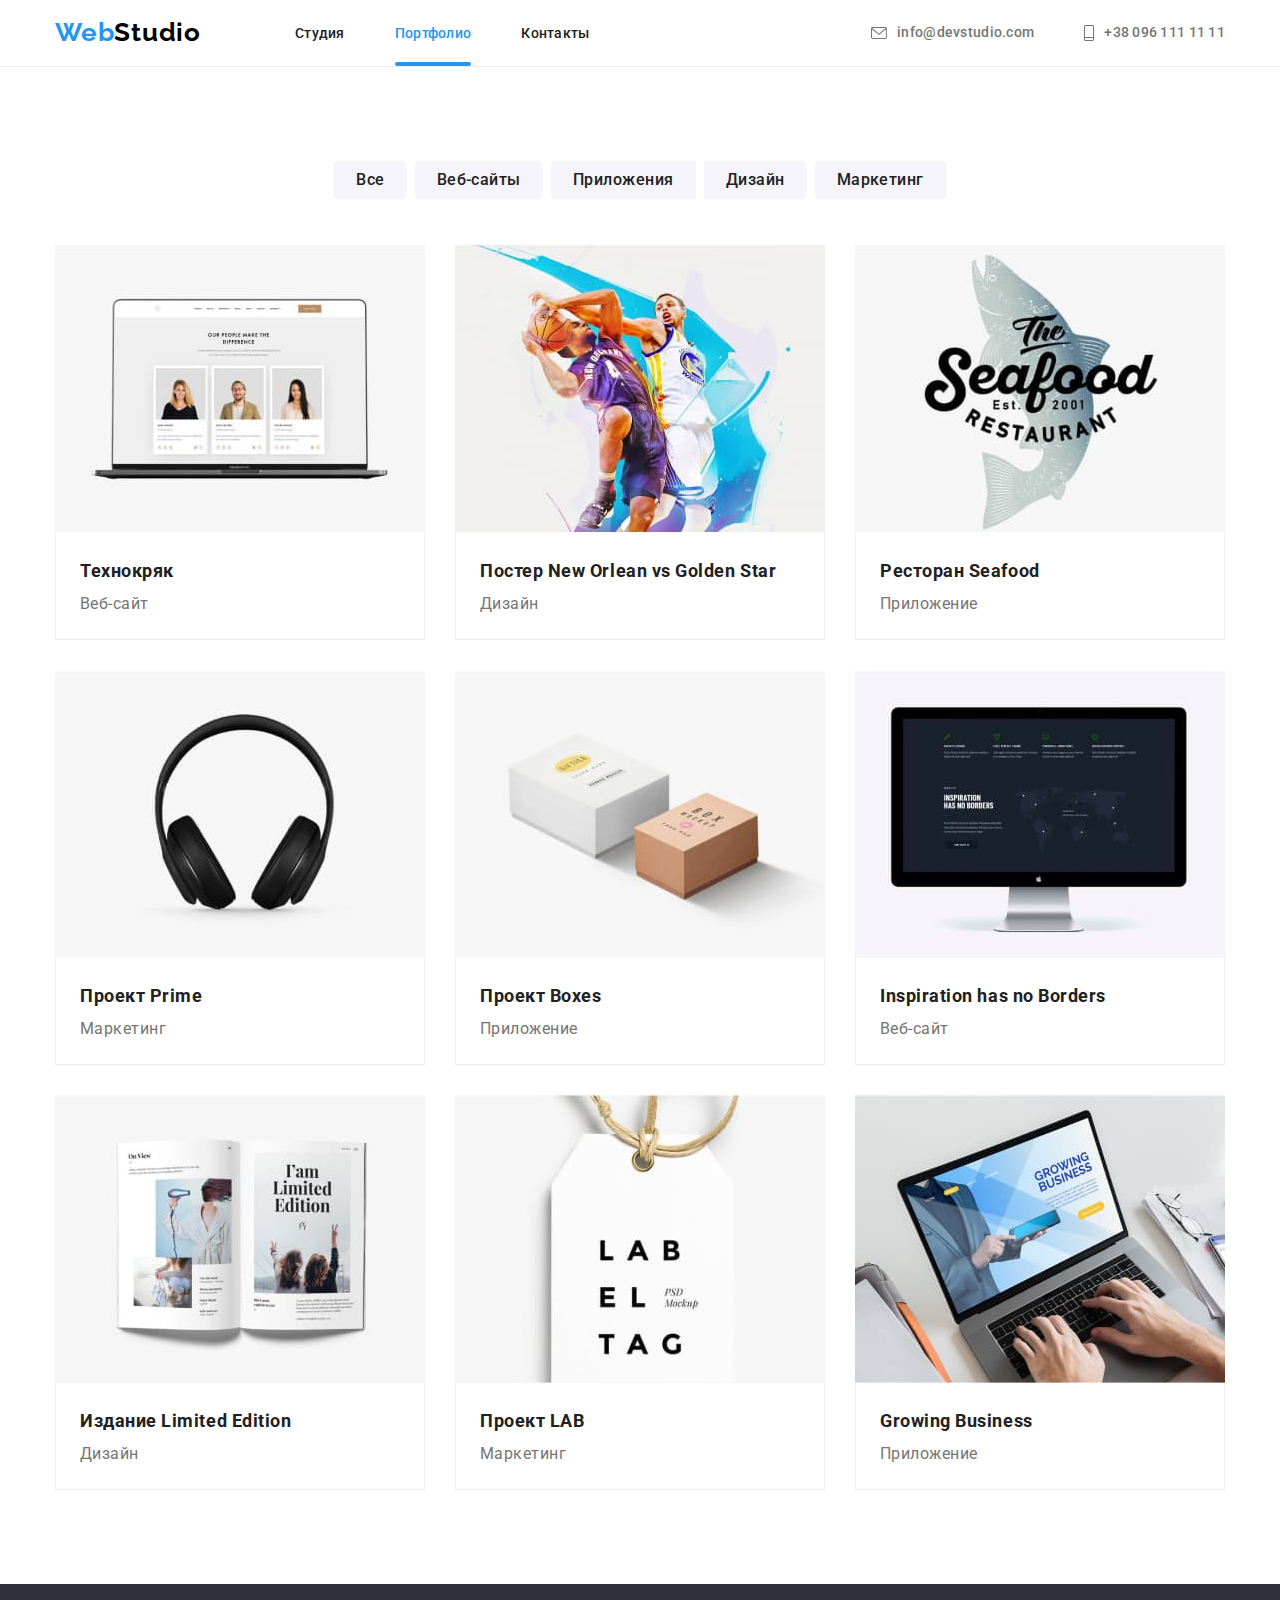
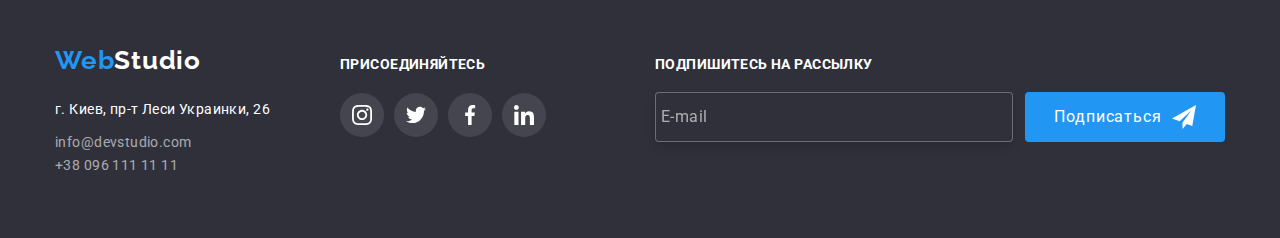
==== portfolio.html @ 9f31c9bb "добавляет файлы" ====
<!DOCTYPE html>
<html lang="ru">
  <head>
    <meta charset="UTF-8" />
    <meta http-equiv="X-UA-Compatible" content="IE=edge" />
    <meta name="viewport" content="width=device-width, initial-scale=1.0" />
    <title>web studio</title>

    <link rel="preconnect" href="https://fonts.googleapis.com" />
    <link rel="preconnect" href="https://fonts.gstatic.com" crossorigin />
    <link
      href="https://fonts.googleapis.com/css2?family=Raleway:wght@300;700&family=Roboto:wght@400;500;700;900&display=swap"
      rel="stylesheet"
    />
    <link
      rel="stylesheet"
      href="https://cdnjs.cloudflare.com/ajax/libs/modern-normalize/1.1.0/modern-normalize.min.css"
    />
    <link rel="stylesheet" href="css/style.css" />
    <link rel="stylesheet" href="css/main.min.css" />
  </head>
  <body class="body-style">
    <!--navigation and contacts -->

    <header class="hat">
      <div class="hat__container container">
        <nav class="navigation">
          <a href="./index.html" class="logo">
            Web<span class="logo__text">Studio</span></a
          >
          <ul class="list-flex list navigation-list">
            <li class="navigation-list__item">
              <a href="./index.html" class="link navigation__link">Студия</a>
            </li>
            <li class="navigation-list__item">
              <a
                href="./portfolio.html"
                class="link navigation__link navigation__link--current"
                >Портфолио</a
              >
            </li>
            <li class="navigation-list__item">
              <a href="./index.html" class="link navigation__link">Контакты</a>
            </li>
          </ul>
        </nav>

        <ul class="list-flex list contact-list">
          <li class="contact-list__item">
            <a href="mailto:info@devstudio.com" class="contact-link link"
              ><svg class="contact-list__icon" width="16px" height="12px">
                <use href="images/symbol-defs.svg#icon-envel"></use>
              </svg>
              info@devstudio.com</a
            >
          </li>
          <li class="contact-list__item">
            <a href="tel:+380961111111" class="contact-link link"
              ><svg class="contact-list__icon" width="10px" height="16px">
                <use href="images/symbol-defs.svg#icon-Vector"></use></svg
              >+38 096 111 11 11</a
            >
          </li>
        </ul>
      </div>
    </header>
    <main>
      <section class="section">
        <h1 class="visually-hidden">Портфолио</h1>
        <div class="container">
          <ul class="list btn-list">
            <li class="btn-list__items">
              <button type="button" class="btn-list__btn">Все</button>
            </li>
            <li class="btn-list__items">
              <button type="button" class="btn-list__btn">Веб-сайты</button>
            </li>
            <li class="btn-list__items">
              <button type="button" class="btn-list__btn">Приложения</button>
            </li>
            <li class="btn-list__items">
              <button type="button" class="btn-list__btn">Дизайн</button>
            </li>
            <li class="btn-list__items">
              <button type="button" class="btn-list__btn">Маркетинг</button>
            </li>
          </ul>

          <ul class="list product-list">
            <li class="product-list__items">
              <a href="" class="product-list__link">
                <div class="product-list__thumb">
                  <img
                    src="./images/img-portfolio1.jpg"
                    alt="ноутбук"
                    width="370"
                    class="portfolio-img"
                  />
                  <p class="product-list__overlay">
                    Технокряк это современная площадка распространения
                    коронавируса. Компании используют эту платформу для
                    цифрового шпионажа и атак на защищённые сервера конкурентов.
                  </p>
                </div>
                <div class="projects">
                  <h3 class="product">Технокряк</h3>
                  <p class="product-description">Веб-сайт</p>
                </div>
              </a>
            </li>
            <li class="product-list__items">
              <a href="" class="product-list__link">
                <div class="product-list__thumb">
                  <img
                    src="./images/img-portfolio2.jpg"
                    alt="баскетбол"
                    width="370"
                    class="product-list__img"
                  />
                  <p class="product-list__overlay">
                    Технокряк это современная площадка распространения
                    коронавируса. Компании используют эту платформу для
                    цифрового шпионажа и атак на защищённые сервера конкурентов.
                  </p>
                </div>
                <div class="projects">
                  <h3 class="product">Постер New Orlean vs Golden Star</h3>
                  <p class="product-description">Дизайн</p>
                </div>
              </a>
            </li>
            <li class="product-list__items">
              <a href="" class="product-list__link">
                <div class="product-list__thumb">
                  <img
                    src="./images/img-portfolio3.jpg"
                    alt=""
                    width="370"
                    class="product-list__img"
                  />
                  <p class="product-list__overlay">
                    Технокряк это современная площадка распространения
                    коронавируса. Компании используют эту платформу для
                    цифрового шпионажа и атак на защищённые сервера конкурентов.
                  </p>
                </div>
                <div class="projects">
                  <h3 class="product">Ресторан Seafood</h3>
                  <p class="product-description">Приложение</p>
                </div>
              </a>
            </li>
            <li class="product-list__items">
              <a href="" class="product-list__link">
                <div class="product-list__thumb">
                  <img
                    src="./images/img-portfolio4.jpg"
                    alt="наушники"
                    width="370"
                    class="product-list__img"
                  />
                  <p class="product-list__overlay">
                    Технокряк это современная площадка распространения
                    коронавируса. Компании используют эту платформу для
                    цифрового шпионажа и атак на защищённые сервера конкурентов.
                  </p>
                </div>
                <div class="projects">
                  <h3 class="product">Проект Prime</h3>
                  <p class="product-description">Маркетинг</p>
                </div>
              </a>
            </li>
            <li class="product-list__items">
              <a href="" class="product-list__link">
                <div class="product-list__thumb">
                  <img
                    src="./images/img-portfolio5.jpg"
                    alt=""
                    width="370"
                    class="product-list__img"
                  />
                  <p class="product-list__overlay">
                    Технокряк это современная площадка распространения
                    коронавируса. Компании используют эту платформу для
                    цифрового шпионажа и атак на защищённые сервера конкурентов.
                  </p>
                </div>
                <div class="projects">
                  <h3 class="product">Проект Boxes</h3>
                  <p class="product-description">Приложение</p>
                </div>
              </a>
            </li>
            <li class="product-list__items">
              <a href="" class="product-list__link">
                <div class="product-list__thumb">
                  <img
                    src="./images/img-portfolio6.jpg"
                    alt=""
                    width="370"
                    class="product-list__img"
                  />
                  <p class="product-list__overlay">
                    Технокряк это современная площадка распространения
                    коронавируса. Компании используют эту платформу для
                    цифрового шпионажа и атак на защищённые сервера конкурентов.
                  </p>
                </div>
                <div class="projects">
                  <h3 class="product">Inspiration has no Borders</h3>
                  <p class="product-description">Веб-сайт</p>
                </div>
              </a>
            </li>
            <li class="product-list__items">
              <a href="" class="product-list__link">
                <div class="product-list__thumb">
                  <img
                    src="./images/img-portfolio7.jpg"
                    alt=""
                    width="370"
                    class="product-list__img"
                  />
                  <p class="product-list__overlay">
                    Технокряк это современная площадка распространения
                    коронавируса. Компании используют эту платформу для
                    цифрового шпионажа и атак на защищённые сервера конкурентов.
                  </p>
                </div>
                <div class="projects">
                  <h3 class="product">Издание Limited Edition</h3>
                  <p class="product-description">Дизайн</p>
                </div>
              </a>
            </li>
            <li class="product-list__items">
              <a href="" class="product-list__link">
                <div class="product-list__thumb">
                  <img
                    src="./images/img-portfolio8.jpg"
                    alt=""
                    width="370"
                    class="product-list__img"
                  />
                  <p class="product-list__overlay">
                    Технокряк это современная площадка распространения
                    коронавируса. Компании используют эту платформу для
                    цифрового шпионажа и атак на защищённые сервера конкурентов.
                  </p>
                </div>
                <div class="projects">
                  <h3 class="product">Проект LAB</h3>
                  <p class="product-description">Маркетинг</p>
                </div>
              </a>
            </li>
            <li class="product-list__items">
              <a href="" class="product-list__link">
                <div class="product-list__thumb">
                  <img
                    src="./images/img-portfolio9.jpg"
                    alt=""
                    width="370"
                    class="product-list__img"
                  />
                  <p class="product-list__overlay">
                    Технокряк это современная площадка распространения
                    коронавируса. Компании используют эту платформу для
                    цифрового шпионажа и атак на защищённые сервера конкурентов.
                  </p>
                </div>
                <div class="projects">
                  <h3 class="product">Growing Business</h3>
                  <p class="product-description">Приложение</p>
                </div>
              </a>
            </li>
          </ul>
        </div>
      </section>
    </main>
    <footer class="basement">
      <div class="container basement__flex-container">
        <div class="basement__container">
          <a href="./index.html" class="logo-footer-link link">
            Web<span class="footer-logo">Studio</span></a
          >

          <address class="location">г. Киев, пр-т Леси Украинки, 26</address>
          <ul class="footer-contact-list list">
            <li class="footer-contact-list__item">
              <a
                href="mailto:info@devstudio.com"
                class="footer-contact-list__link link"
                >info@devstudio.com</a
              >
            </li>

            <li class="footer-contact-list__item">
              <a href="tel:+380961111111" class="footer-contact-list__link link"
                >+38 096 111 11 11</a
              >
            </li>
          </ul>
        </div>
        <div class="fotter-list-container">
          <p class="fotter-list-container__title">присоединяйтесь</p>
          <ul class="footer-social-list list">
            <li class="footer-social-list__item">
              <a href="" class="footer-social-list__link">
                <svg
                  class="footer-social-list__icon"
                  width="20px"
                  height="20px"
                >
                  <use href="images/symbol-defs.svg#icon-instagram"></use>
                </svg>
              </a>
            </li>
            <li class="footer-social-list__item">
              <a href="" class="footer-social-list__link"
                ><svg
                  class="footer-social-list__icon"
                  width="20px"
                  height="20px"
                >
                  <use href="images/symbol-defs.svg#icon-twitter"></use></svg
              ></a>
            </li>
            <li class="footer-social-list__item">
              <a href="" class="footer-social-list__link">
                <svg
                  class="footer-social-list__icon"
                  width="20px"
                  height="20px"
                >
                  <use href="images/symbol-defs.svg#icon-facebook"></use></svg
              ></a>
            </li>

            <li class="footer-social-list__item">
              <a href="" class="footer-social-list__link">
                <svg
                  class="footer-social-list__icon"
                  width="20px"
                  height="20px"
                >
                  <use href="images/symbol-defs.svg#icon-linkedin"></use>
                </svg>
              </a>
            </li>
          </ul>
        </div>
        <div class="footer-form-container">
          <div class="input-container">
            <p class="input-container__text">Подпишитесь на рассылку</p>
            <form class="footer-form">
              <input
                type="text"
                id="footer-input"
                class="footer-form__input"
                placeholder="E-mail"
              />

              <button type="submit" class="footer-form__btn">
                <span class="footer-form__text">Подписаться </span>
                <svg class="footer-form__icon" width="24px" height="24px">
                  <use href="images/symbol-defs.svg#icon-icon-send"></use>
                </svg>
              </button>
            </form>
          </div>
        </div>
      </div>
    </footer>
  </body>
</html>
---- css/style.css ----
/* modal */






/*  Владислав сделай ресетовіе классы для заголовков и списков
---- css/main.min.css ----
:root{--primary-text-color: #757575;--web-logo-color: #2196f3;--studio-logo-color: #000000;--fover-focus-color: #2196f3;--headers-text-color: #212121;--hero-footer-color: #2f303a;--last-section-color: #f5f4fa;--button-color: #2196f3;--white-color: #ffffff;--back-ground-btn: #f5f4fa;--fill-color: #afb1b8}.list{padding-left:0;margin-top:0;margin-bottom:0;padding-bottom:0;list-style:none}body{font-family:Roboto,sans-serif;color:var(--primary-text-color);letter-spacing:0.03em;font-size:14px;background-color:var(--white-color);display:flex;flex-direction:column}body.modal-open{overflow:hidden}img{display:block}p,h1,h2,h3,h4{margin:0}a{text-decoration:none}.container{max-width:480px;margin:0 auto;padding-left:15px;padding-right:15px}@media screen and (min-width: 768px){.container{max-width:768px}}@media screen and (min-width: 1200px){.container{max-width:1200px;margin:0 auto;padding-left:15px;padding-right:15px}}.section{padding-top:60px;padding-bottom:60px}@media screen and (min-width: 1200px){.section{padding-top:94px;padding-bottom:94px}}.link{transition:color 250ms cubic-bezier(0.4, 0, 0.2, 1)}.link:hover,.link:focus{color:var(--fover-focus-color)}.visually-hidden{position:fixed;transform:scale(0)}.list-flex{display:flex;justify-content:space-between}.hat{border-bottom:1px solid #ececec}.hat__container{display:flex;position:relative}@media screen and (min-width: 1200px){.hat__container{display:flex}}.hat__menu-open-btn{border:none;display:block;padding:0;width:40px;height:40px;background-color:#ffffff}@media screen and (min-width: 768px){.hat__menu-open-btn{display:none}}.hat__icon:hover,.hat__icon:focus{fill:#2196f3}.hat__menu-open-btn.is-open .hat__icon-menu{display:none}.hat__menu-open-btn.is-open .hat__icon-cross{display:block}.hat__icon-cross{display:none}@media screen and (max-width: 767px){.button-container{display:flex;justify-content:cernter;align-items:center;margin-left:auto}}@media screen and (min-width: 768px){.button-container{display:none}}.hat__menu-container{position:absolute;top:100%;left:0;width:100%;padding-left:40px;padding-bottom:48px;padding-top:48px;background:#ffffff;box-shadow:0px 4px 8px rgba(0,0,0,0.04),0px 2px 4px rgba(0,0,0,0.08),0px 1px 3px rgba(0,0,0,0.16);display:none}@media screen and (max-width: 767px){.is-open{display:block}}.menu-list{margin-bottom:306px}.menu-list__link{font-weight:500;font-size:40px;line-height:1.175;letter-spacing:0.02em;color:#212121}.menu-contact-list{margin-bottom:64px}.menu-contact-list__link{font-weight:500;font-size:24px;line-height:28px;letter-spacing:0.02em;color:#757575}.menu-contact-list__link:hover,.menu-contact-list__link:focus{font-size:34px;line-height:1.17;letter-spacing:0.02em}.menu-social-list__link{font-weight:500;font-size:18px;line-height:1.22;letter-spacing:0.02em;color:#2196f3}.menu-social-list{display:flex}.menu-list__item:not(:last-child){margin-bottom:32px}.menu-contact-list__item:not(:last-child){margin-bottom:32px}.menu-social-list__item:not(:last-child){margin-right:20px}.logo{text-align:center;display:block;font-family:Raleway;font-weight:700;font-size:24px;line-height:1.3;letter-spacing:0.03em;color:var(--web-logo-color);display:flex;align-items:center}@media screen and (max-width: 767px){.logo{padding-top:16px;padding-bottom:16px}}@media screen and (min-width: 768px){.logo{margin-right:88px}}@media screen and (min-width: 1200px){.logo{margin-right:94px;text-align:center;display:block;font-family:Raleway;font-weight:700;font-size:26px;line-height:1.3;letter-spacing:0.03em;color:var(--web-logo-color);display:flex;align-items:center}}.logo__text{color:var(--studio-logo-color)}@media screen and (max-width: 1199px){.contact-list{padding-top:21px;padding-bottom:21px;margin-left:auto}}@media screen and (min-width: 1200px){.contact-list{display:flex;margin-left:auto}}@media screen and (max-width: 767px){.contact-list{display:none}}@media screen and (max-width: 1199px){.contact-list__item:not(:last-child){margin-bottom:10px}}@media screen and (min-width: 1200px){.contact-list__item:not(:last-child){margin-right:50px}}.contact-link{font-weight:500;line-height:1.1;letter-spacing:0.02em;color:var(--primary-text-color);fill:currentColor;display:flex;align-items:center}@media screen and (min-width: 1200px){.contact-link{padding-top:25px;padding-bottom:25px}}@media screen and (min-width: 1200px){.contact-list__icon{margin-right:10px}}@media screen and (max-width: 1199px){.contact-list__icon{margin-right:8px}}.navigation-list{align-items:center}@media screen and (max-width: 767px){.navigation-list{display:none}}.navigation-list__item:not(:last-child){margin-right:50px}.navigation{display:flex}.navigation__link{color:var(--headers-text-color);font-weight:500;text-align:center;line-height:1.1;letter-spacing:0.02em;padding-bottom:32px;padding-top:32px}.navigation__link::after{content:"";width:100%}@media screen and (min-width: 1200px){.navigation__link{padding-top:25px;padding-bottom:25px}}.navigation__link--current{color:var(--fover-focus-color);position:relative}.navigation__link--current::after{content:"";width:100%;height:4px;border-radius:2px;background-color:var(--fover-focus-color);position:absolute;left:0;bottom:0}.hero__container{margin-left:auto;margin-right:auto;text-align:center;padding-top:118px;padding-bottom:118px;background-color:var(--hero-footer-color);background-image:linear-gradient(to right, rgba(47,48,58,0.4), rgba(47,48,58,0.4)),url("/images/header480@1x.png");background-position:center;background-size:cover;max-width:480px;min-height:auto}@media (min-device-pixel-ratio: 2), (min-resolution: 192dpi), (min-resolution: 2dppx){.hero__container{background-image:linear-gradient(to right, rgba(47,48,58,0.4), rgba(47,48,58,0.4)),url("/images/Header-image@2x.png")}}@media screen and (min-width: 768px){.hero__container{max-width:768px;background-image:linear-gradient(to right, rgba(47,48,58,0.4), rgba(47,48,58,0.4)),url("/images/header-img-768@1x.png")}}@media screen and (min-width: 768px) and (min-device-pixel-ratio: 2), (min-resolution: 192dpi), (min-resolution: 2dppx){.hero__container{background-image:linear-gradient(to right, rgba(47,48,58,0.4), rgba(47,48,58,0.4)),url("/images/header-img768@2x.png")}}@media screen and (min-width: 1200px){.hero__container{padding-top:200px;padding-bottom:200px;background-image:linear-gradient(to right, rgba(47,48,58,0.4), rgba(47,48,58,0.4)),url(../images/Img-hero.jpg);background-position:center;background-size:cover;max-width:1600px;min-height:600px}}.hero__title{font-weight:900;font-size:26px;line-height:1.61;text-align:center;letter-spacing:0.06em;text-transform:uppercase;margin-bottom:30px;color:var(--white-color)}@media screen and (min-width: 1200px){.hero__title{font-size:44px;line-height:1.4}}.hero__button{display:inline-block;align-items:center;text-align:center;padding:10px 32px;background-color:var(--button-color);font-weight:700;font-size:16px;line-height:1.9;border-radius:4px;letter-spacing:0.06em;color:var(--white-color);cursor:pointer;border:0px}@media screen and (min-width: 768px){.skill-list{display:flex;flex-wrap:wrap}}@media screen and (min-width: 1200px){.skill-list{flex-wrap:nowrap}}.skill-list__item{max-width:100%}@media screen and (min-width: 768px){.skill-list__item{max-width:calc(100% / 2 - 30px)}}@media screen and (min-width: 768px){.skill-list__item:nth-child(2n+1){margin-right:30px}}@media screen and (min-width: 1200px){.skill-list__item{max-width:270px}.skill-list__item:not(:last-child){margin-right:30px}}.skill-list__container{display:flex;justify-content:center;align-items:center;width:100%;height:120px;background:var(--back-ground-btn);border-radius:4px;margin-bottom:30px}.skill-list__title{text-align:center;margin-bottom:10px;line-height:1.1;letter-spacing:0.03em;text-transform:uppercase;color:var(--headers-text-color)}@media screen and (min-width: 1200px){.skill-list__title{text-align:start}}.skill-list__description{line-height:1.7;letter-spacing:0.03em;color:var(--primary-text-color)}.work-list__container{position:relative}.work-list__description{position:absolute;left:0;bottom:0;padding-top:27px;padding-bottom:27px;width:100%;background:rgba(47,48,58,0.8);font-weight:bold;font-size:14px;line-height:16px;text-align:center;letter-spacing:0.03em;text-transform:uppercase;color:var(--white-color)}.activity__title{margin-bottom:50px;font-size:36px;line-height:1.2;text-align:center;letter-spacing:0.03em;color:var(--headers-text-color)}@media screen and (max-width: 1199px){.activity{display:none}}.section--team{background-color:var(--last-section-color)}.section__team-title{margin-bottom:50px;font-weight:700;font-size:28px;line-height:33px;text-align:center;letter-spacing:0.03em;color:var(--headers-text-color)}@media screen and (min-width: 768px){.section__team-title{font-size:36px;line-height:1.2}}@media screen and (min-width: 1200px){.team-list{display:flex}}.team-list__item{width:270px;box-shadow:0px 1px 3px rgba(0,0,0,0.12),0px 1px 1px rgba(0,0,0,0.14),0px 2px 1px rgba(0,0,0,0.2);border-radius:0px 0px 4px 4px}.team-list__item:not(:last-child){margin-right:30px}.team-list__name{margin-bottom:10px;font-weight:500;font-size:16px;line-height:1.2;text-align:center;letter-spacing:0.03em;color:var(--headers-text-color)}.team-list__container{padding-left:32px;padding-right:32px;padding-bottom:30px;padding-top:30px}.team-list__profession{margin-bottom:16px;font-size:16px;line-height:1.2;text-align:center;letter-spacing:0.03em;color:var(--primary-text-color)}.social-network-list{display:flex;align-items:center}.social-network-list__item{width:44px;height:44px;display:flex;align-items:center;justify-content:center}.social-network-list__item:not(:last-child){margin-right:10px}.social-network-list__link{width:100%;height:100%;align-items:center;justify-content:center;display:flex;fill:var(--fill-color);border-radius:50%;transition:background 250ms cubic-bezier(0.4, 0, 0.2, 1),fill 250ms cubic-bezier(0.4, 0, 0.2, 1)}.social-network-list__link:hover,.social-network-list__link:focus{background:var(--fover-focus-color);fill:var(--white-color)}.regular-costumers{font-size:28px;line-height:1.17;letter-spacing:0.03em;color:var(--headers-text-color);text-align:center;margin-bottom:50px}@media screen and (min-width: 1200px){.regular-costumers{font-size:36px;line-height:1.16}}.clients-list{display:flex;flex-wrap:wrap;margin-top:-30px;margin-left:-30px}@media screen and (min-width: 1200px){.clients-list{flex-wrap:nowrap;margin-top:0;margin-left:0}}.clients-list__item{width:calc((100% / 2) - 30px);height:92px;margin-top:30px;margin-left:30px}@media screen and (min-width: 768px){.clients-list__item{width:226px;height:92px}}@media screen and (min-width: 1200px){.clients-list__item{width:170px;margin-top:0;margin-left:0}.clients-list__item:not(:last-child){margin-right:30px}}.clients-list__link{border:1px solid #afb1b8;border-radius:4px;justify-content:center;align-items:center;display:flex;fill:var(--fill-color);width:100%;height:100%;transition:border-color 250ms cubic-bezier(0.4, 0, 0.2, 1),fill 250ms cubic-bezier(0.4, 0, 0.2, 1)}.clients-list__link:hover,.clients-list__link:focus{border-color:var(--fover-focus-color);fill:var(--fover-focus-color)}.basement{padding-top:60px;padding-bottom:60px;background-color:#2f303a}.basement__flex-container{display:flex;align-items:baseline}.basement__container{margin-right:70px}.logo-footer-link{display:inline-block;margin-bottom:20px;font-family:Raleway;font-weight:700;font-size:26px;line-height:1.3;letter-spacing:0.03em;color:var(--web-logo-color);text-decoration:none}.footer-logo{color:var(--white-color)}.location{margin-bottom:9px;line-height:1.7;letter-spacing:0.03em;color:var(--white-color);font-style:normal;white-space:nowrap;letter-spacing:0.03em}.footer-contact-list__link{line-height:1.7;letter-spacing:0.03em;color:rgba(255,255,255,0.6);text-decoration:none;font-style:normal}.footer-contact-list__items:not(:last-child){margin-bottom:9px}.fotter-list-container__title{margin-bottom:20px;font-weight:bold;font-size:14px;line-height:1.14;letter-spacing:0.03em;text-transform:uppercase;color:var(--white-color)}.footer-social-list{display:flex}.footer-social-list__link{display:flex;background:rgba(255,255,255,0.1);fill:var(--white-color);width:44px;height:44px;align-items:center;justify-content:center;border-radius:50%;transition:background 250ms cubic-bezier(0.4, 0, 0.2, 1)}.footer-social-list__link:hover,.footer-social-list__link:focus{background:var(--fover-focus-color)}.footer-social-list__item:not(:last-child){margin-right:10px}.footer-social-list__icon{transition:fill 250ms cubic-bezier(0.4, 0, 0.2, 1)}.footer-social-list__icon:hover,.footer-social-list__icon:focus{fill:var(--white-color)}.footer-form-container{width:100%;display:flex;justify-content:flex-end}.footer-form{display:flex}.input-container__text{font-weight:bold;font-size:14px;line-height:16px;letter-spacing:0.03em;text-transform:uppercase;color:#ffffff;margin-bottom:20px}.footer-form__input{background-color:#2f303a;border:1px solid rgba(255,255,255,0.3);filter:drop-shadow(0px 4px 4px rgba(0,0,0,0.15));border-radius:4px;width:358px;height:50px;padding-left:5px}.footer-form__input:focus{color:rgba(255,255,255,0.6)}.footer-form__input::placeholder{font-size:16px;line-height:20px;display:flex;align-items:center;letter-spacing:0.03em;color:rgba(255,255,255,0.6)}.footer-form__btn{width:200px;height:50px;padding:0;margin-left:12px;display:inline-flex;justify-content:center;align-items:center;align-self:flex-end;background-color:var(--fover-focus-color);border-radius:4px;border:0;font-size:16px;line-height:1.87;text-align:center;letter-spacing:0.06em;color:var(--white-color)}.footer-form__text{margin-right:10px}.is-hidden{opacity:0;pointer-events:none;visibility:hidden}.backdrop{overflow-y:scroll;opacity:1;position:fixed;top:0;left:0;width:100%;height:100%;background-color:rgba(0,0,0,0.2);transition:opacity 250ms cubic-bezier(0.4, 0, 0.2, 1)}.is-hidden .modal{transform:scale(0.5) translate(-50%, -50%)}.modal__close-btn{position:absolute;top:8px;right:8px;border-radius:50%;display:flex;justify-content:center;align-items:center;width:30px;height:30px;background-color:transparent;border:1px solid rgba(0,0,0,0.1)}.modal__close-btn:hover .modal__close-icon,.modal__close-btn:focus .modal__close-icon{fill:var(--fover-focus-color);transition:fill 250ms cubic-bezier(0.4, 0, 0.2, 1)}.modal{position:relative;width:450px;height:609px;padding:40px;background:var(--white-color);box-shadow:0px 1px 3px rgba(0,0,0,0.12),0px 1px 1px rgba(0,0,0,0.14),0px 2px 1px rgba(0,0,0,0.2);border-radius:4px;transition:transform 250ms cubic-bezier(0.4, 0, 0.2, 1)}@media screen and (min-width: 1200px){.modal{position:absolute;width:528px;height:581px;top:50%;left:50%;transform:translate(-50%, -50%) scale(1);padding-top:38px;padding-left:40px;padding-right:40px;padding-bottom:42px}}.modal__title{margin-bottom:12px;font-weight:bold;font-size:20px;line-height:1.5;text-align:center;letter-spacing:0.03em;color:var(--headers-text-color)}@media screen and (min-width: 1200px){.modal__title{line-height:1.15}}.modal-form__input-wrap{position:relative;margin-bottom:10px}.modal-form__icon{position:absolute;left:12px;top:11px}.modal-form__user-data:focus+.modal-form__icon{fill:var(--fover-focus-color);transition:fill 250ms cubic-bezier(0.4, 0, 0.2, 1)}.modal-form__user-data{width:100%;height:40px;border-radius:4px;border:1px solid rgba(33,33,33,0.2);cursor:pointer;padding-left:42px;outline:0}.modal-form__user-data:focus{border-color:var(--fover-focus-color);transition:border-color 250ms cubic-bezier(0.4, 0, 0.2, 1)}.modal-form__label-wrap{margin-bottom:4px;display:inline-block}.modal-form__label{font-size:12px;line-height:0.07;letter-spacing:0.01em;color:var(--primary-text-color)}.modal-form__area-label-wrap{display:block;margin-bottom:4px}.modal-form__text-area{width:100%;height:120px;padding-bottom:12px;padding-left:15px;padding-right:15px;padding-top:12px;margin-bottom:20px;border-radius:4px;resize:none;border:1px solid rgba(33,33,33,0.2)}.modal-form__text-area::placeholder{font-size:14px;line-height:1.14;letter-spacing:0.01em;color:rgba(117,117,117,0.5)}.modal-form__check-wrap{margin-bottom:30px}.modal-form__mini-wrap{margin-right:7px;width:16px;height:15px;border:2px solid #212121;border-radius:2px;display:inline-flex;justify-content:center;align-items:center}.modal-form__check:checked+.modal-form__check-label>.modal-form__mini-wrap{background-color:var(--fover-focus-color);fill:var(--white-color)}.modal-form__check:focus+.modal-form__check-label>.modal-form__mini-wrap{border-color:var(--fover-focus-color)}.modal-form__check-label{display:flex;justify-content:center;align-items:center;font-size:12px;line-height:1.16;letter-spacing:0.03em;color:var(--primary-text-color)}@media screen and (min-width: 1200px){.modal-form__check-label{font-size:14px;line-height:1.7}}.modal-form__contract-link{font-size:12px;line-height:1.16;letter-spacing:0.03em;text-decoration:underline;color:var(--fover-focus-color)}@media screen and (min-width: 1200px){.modal-form__contract-link{display:flex;align-items:center;justify-content:center;font-size:14px;line-height:1.7}}.modal-form__button{font-weight:bold;font-size:16px;line-height:1.88;display:block;cursor:pointer;letter-spacing:0.06em;color:var(--white-color);background-color:var(--fover-focus-color);padding-left:55px;padding-right:55px;padding-bottom:10px;padding-top:10px;border:0;border-radius:4px}.modal-form__button:hover{box-shadow:0px 4px 4px rgba(0,0,0,0.15);transition:box-shadow 250ms cubic-bezier(0.4, 0, 0.2, 1)}.modal-form__button-wrap{display:flex;justify-content:center;align-items:center}.btn-list{display:flex;align-items:center;justify-content:center;margin-bottom:45px}.btn-list__items:not(:last-child){margin-right:8px}.btn-list__btn{padding:6px 22px;border-radius:4px;font-weight:500;font-size:16px;line-height:26px;text-align:center;letter-spacing:0.03em;font-family:inherit;color:var(--headers-text-color);background:var(--back-ground-btn);cursor:pointer;display:block;border:0;transition:background-color 250ms cubic-bezier(0.4, 0, 0.2, 1),color 250ms cubic-bezier(0.4, 0, 0.2, 1),box-shadow 250ms cubic-bezier(0.4, 0, 0.2, 1)}.btn-list__btn:hover,.btn-list__btn:focus{background-color:var(--fover-focus-color);color:var(--white-color);box-shadow:0px 3px 1px rgba(0,0,0,0.1),0px 1px 2px rgba(0,0,0,0.08),0px 2px 2px rgba(0,0,0,0.12)}.product-list{display:flex;margin-left:-30px;margin-top:-30px;flex-wrap:wrap}.product-list__items{margin-top:30px;margin-left:30px;max-width:370px}.product-list__link{display:block;width:100%;height:100%;box-shadow:none}.product-list__link:hover,.product-list__link:focus{box-shadow:0px 1px 1px rgba(0,0,0,0.12),0px 4px 4px rgba(0,0,0,0.06),1px 4px 6px rgba(0,0,0,0.16)}.product-list__thumb{position:relative;overflow:hidden}.product-list__overlay{position:absolute;top:0;left:0;padding-top:63px;padding-bottom:63px;padding-left:24px;padding-right:24px;width:100%;height:100%;font-size:18px;line-height:28px;background:rgba(33,150,243,0.9);letter-spacing:0.03em;color:#ffffff;transform:translatey(100%);transition:transform 250ms cubic-bezier(0.4, 0, 0.2, 1)}.product-list__link:hover .product-list__overlay,.product-list__link:focus .product-list__overlay{transform:translatey(0)}.projects{padding-left:24px;padding-right:24px;padding-bottom:20px;padding-top:20px;border-bottom:1px solid #eeeeee;border-left:1px solid #eeeeee;border-right:1px solid #eeeeee}.product{font-size:18px;line-height:2;letter-spacing:0.03em;color:var(--headers-text-color);max-width:100%;margin-bottom:0;margin-top:0}.product-description{font-size:16px;line-height:30px;letter-spacing:0.03em;color:var(--primary-text-color);margin-top:0;margin-bottom:0}
/*# sourceMappingURL=main.min.css.map */
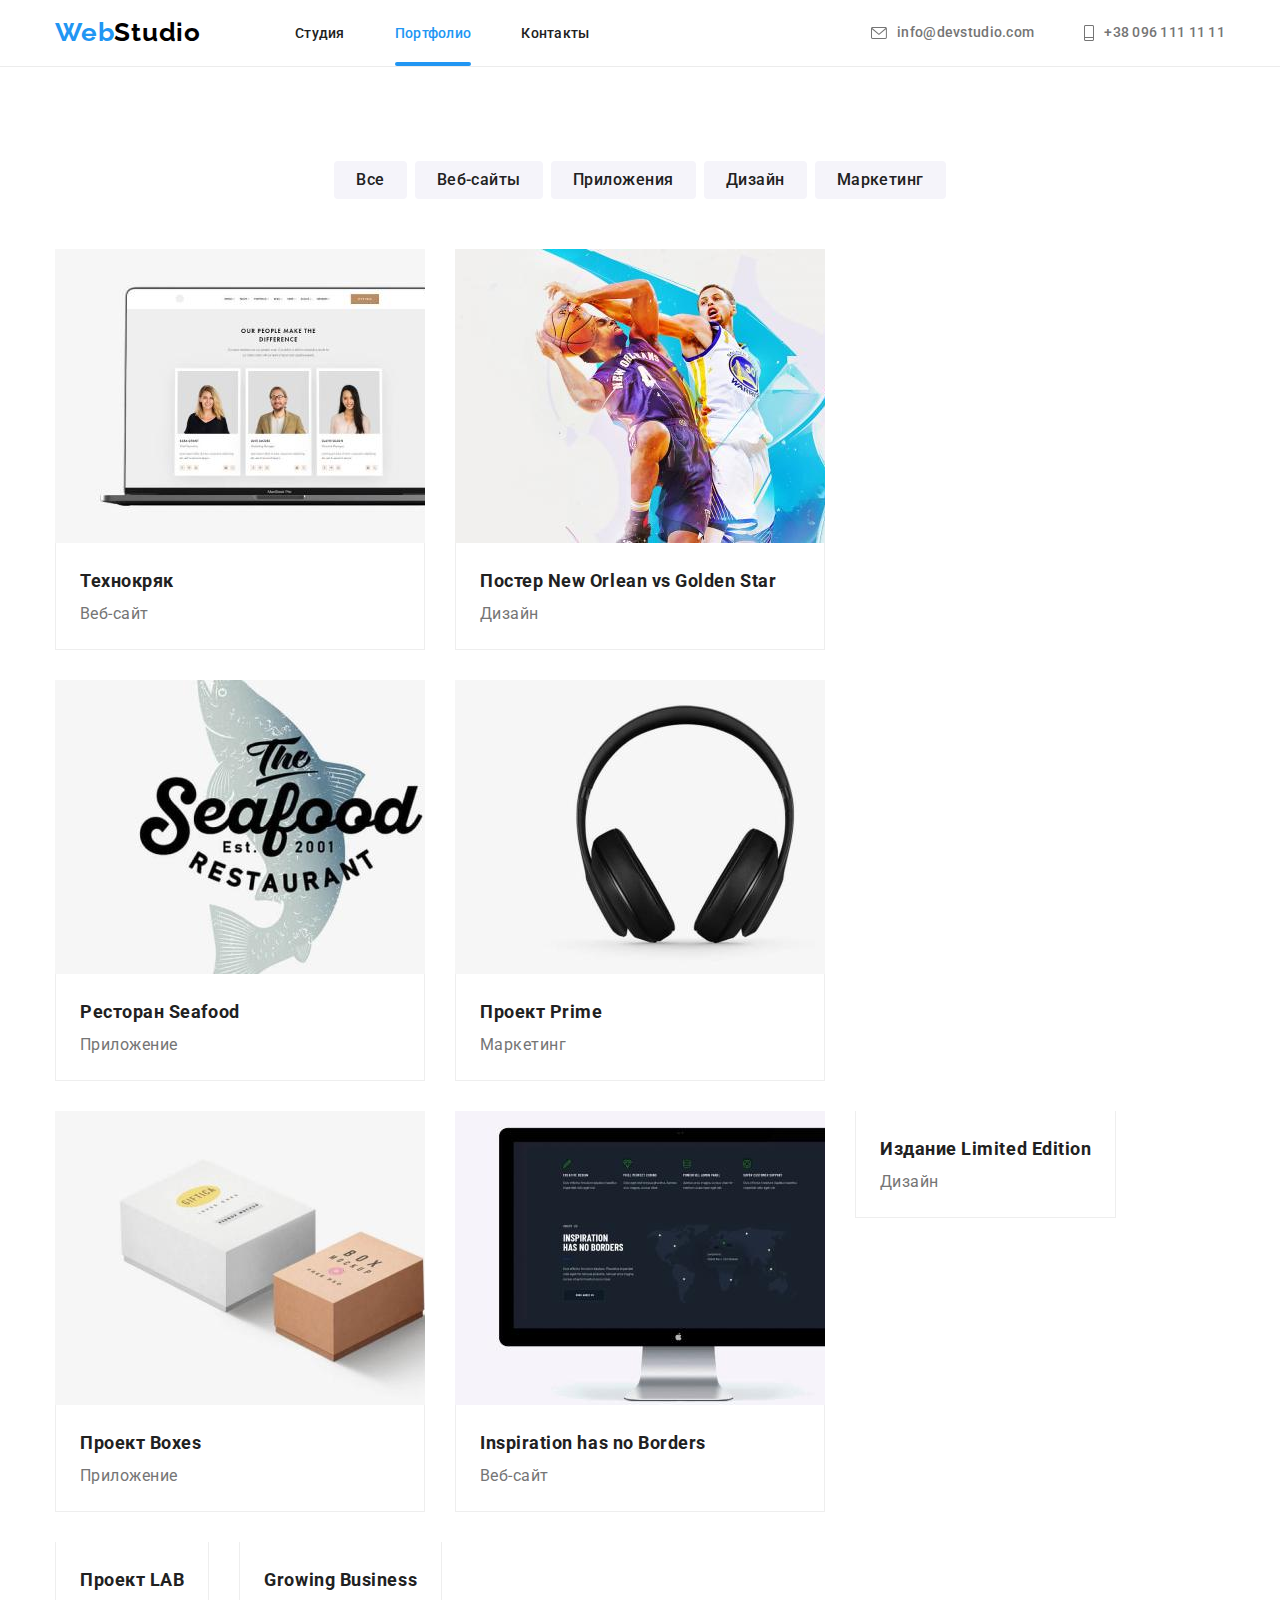
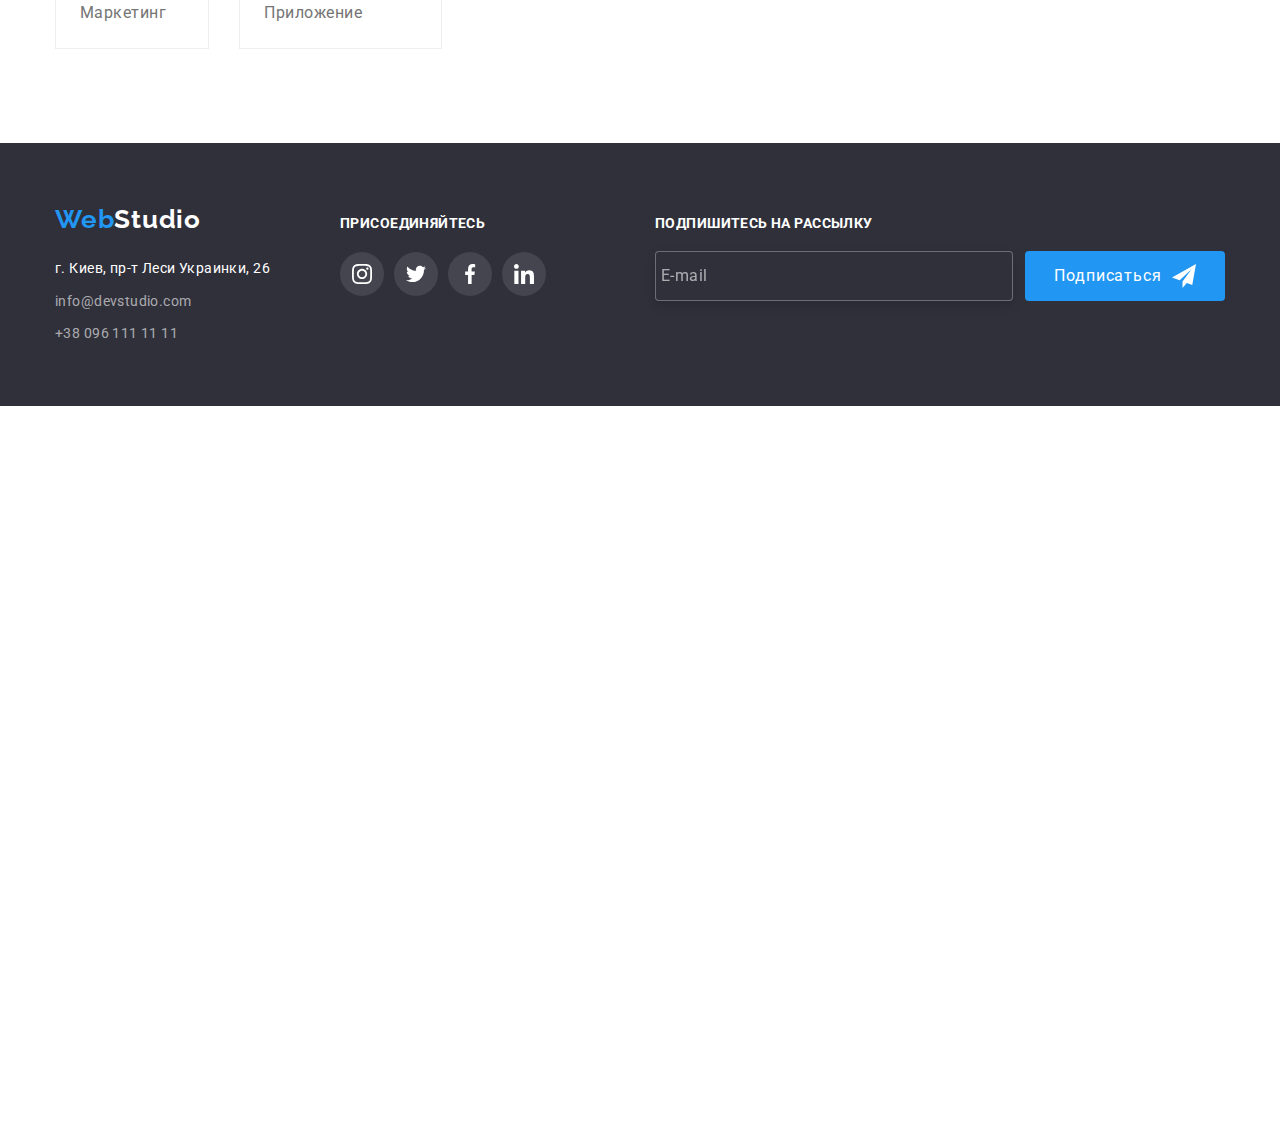
==== commit b717add6: "доработка" ====
--- a/portfolio.html
+++ b/portfolio.html
@@ -22,31 +22,31 @@
   <body class="body-style">
     <!--navigation and contacts -->
 
-    <header class="hat">
+     <header class="hat">
       <div class="hat__container container">
-        <nav class="navigation">
+        <nav class= "navigation">
           <a href="./index.html" class="logo">
             Web<span class="logo__text">Studio</span></a
           >
           <ul class="list-flex list navigation-list">
+            <li class=" navigation-list__item">
+              <a href="./index.html" class="link navigation__link "
+                >Студия</a
+              >
+            </li>
+            <li class=" navigation-list__item">
+              <a href="./portfolio.html" class="link navigation__link navigation__link--current "
+                >Портфолио</a
+              >
+            </li>
             <li class="navigation-list__item">
-              <a href="./index.html" class="link navigation__link">Студия</a>
-            </li>
-            <li class="navigation-list__item">
-              <a
-                href="./portfolio.html"
-                class="link navigation__link navigation__link--current"
-                >Портфолио</a
-              >
-            </li>
-            <li class="navigation-list__item">
-              <a href="./index.html" class="link navigation__link">Контакты</a>
+              <a href="./index.html" class="link  navigation__link ">Контакты</a>
             </li>
           </ul>
         </nav>
 
-        <ul class="list-flex list contact-list">
-          <li class="contact-list__item">
+        <ul class="list contact-list">
+          <li class=" contact-list__item">
             <a href="mailto:info@devstudio.com" class="contact-link link"
               ><svg class="contact-list__icon" width="16px" height="12px">
                 <use href="images/symbol-defs.svg#icon-envel"></use>
@@ -62,7 +62,64 @@
             >
           </li>
         </ul>
+        <div class="button-container">
+        <button type="button" class="hat__menu-open-btn is-open"
+        aria-expanded="false"
+        aria-controls="hat__menu-container"
+        data-menu-button >
+          
+          <svg class="hat__icon" width="40px" height="40px" class="hat__menu-open-icon" aria-label="Переключатель мобильного меню">
+                <use class="hat__icon-menu" href="images/symbol-defs.svg#icon-menu_40px"></use>
+<use class="hat__icon-cross" href="images/symbol-defs.svg#icon-close_40px"></use>
+            
+              </svg>
+        </button>
+        </div>
+        <div class="hat__menu-container is-open" id="hat__menu-container" data-menu >
+              <ul class="list menu-list">
+            <li class=" menu-list__item">
+              <a href="./index.html" class="link menu-list__link"
+                >Студия</a
+              >
+            </li>
+            <li class="menu-list__item">
+              <a href="./portfolio.html" class="link menu-list__link"
+                >Портфолио</a
+              >
+            </li>
+            <li class="">
+              <a href="./index.html" class="link menu-list__link ">Контакты</a>
+            </li>
+          </ul>
+          <ul class="list menu-contact-list ">
+          <li class="menu-contact-list__item ">
+            <a href="mailto:info@devstudio.com" class=" link menu-contact-list__link "
+              >
+              info@devstudio.com</a
+            >
+          </li>
+          <li class="menu-contact-list__item">
+            <a href="tel:+380961111111" class=" link menu-contact-list__link"
+              >+38 096 111 11 11</a
+            >
+          </li>
+        </ul>
+        <ul class="list menu-social-list ">
+          <li class="menu-social-list__item">
+            <a href="" class="menu-social-list__link">Instagram</a>
+          </li>
+          <li class="menu-social-list__item">
+            <a href="" class="menu-social-list__link">Twitter</a>
+          </li>
+          <li class="menu-social-list__item">
+            <a href="" class="menu-social-list__link">Facebook</a>
+          </li>
+          <li class="menu-social-list__item">
+            <a href="" class="menu-social-list__link">LinkedIn</a>
+          </li>
+        </div>
       </div>
+
     </header>
     <main>
       <section class="section">
@@ -90,12 +147,21 @@
             <li class="product-list__items">
               <a href="" class="product-list__link">
                 <div class="product-list__thumb">
-                  <img
-                    src="./images/img-portfolio1.jpg"
-                    alt="ноутбук"
-                    width="370"
-                    class="portfolio-img"
-                  />
+                    <picture>
+                  <source 
+                  srcset="./images/portfolio-desk-1x-1.jpg 1x , ./images/portfolio-desk-2x-1.jpg 2x"
+                  media="(min-width:1200px)"  >
+                    <source 
+                  srcset="./images/portfolio-768-x1-1.jpg 1x , ./images/portfolio-768-x2-1.jpg 2x"
+                  media="(min-width:768px)"  >
+                  <source 
+                  srcset="./images/portfolio-480x1-1.jpg 1x , ./images/portfolio-480x2-1.jpg 2x"
+                  media="(max-width:767px)"  >
+                <img src=  <img
+                    src="./images/portfolio-desk-1x-1.jpg 1x
+                    alt="ноутбук"" alt="photo"  />
+                </picture>
+                 
                   <p class="product-list__overlay">
                     Технокряк это современная площадка распространения
                     коронавируса. Компании используют эту платформу для
@@ -111,12 +177,21 @@
             <li class="product-list__items">
               <a href="" class="product-list__link">
                 <div class="product-list__thumb">
-                  <img
+                  <picture>
+                   <source 
+                  srcset="./images/portfolio-desk-1x-2.jpg 1x , ./images/portfolio-desk-2x-2.jpg 2x"
+                  media="(min-width:1200px)"  >
+                    <source 
+                  srcset="./images/portfolio-768-x1-2.jpg 1x , ./images/portfolio-768-x2-2.jpg 2x"
+                  media="(min-width:768px)"  >
+                  <source 
+                  srcset="./images/portfolio-480x1-2.jpg 1x , ./images/portfolio-480x2-2.jpg 2x"
+                  media="(max-width:767px)"  >
+                <img src=  <img
                     src="./images/img-portfolio2.jpg"
-                    alt="баскетбол"
-                    width="370"
-                    class="product-list__img"
-                  />
+                    alt="ноутбук"" alt="photo"  />
+                </picture>
+                 
                   <p class="product-list__overlay">
                     Технокряк это современная площадка распространения
                     коронавируса. Компании используют эту платформу для
@@ -132,12 +207,21 @@
             <li class="product-list__items">
               <a href="" class="product-list__link">
                 <div class="product-list__thumb">
-                  <img
+                   <picture>
+                   <source 
+                  srcset="./images/portfolio-desk-1x-3.jpg 1x , ./images/portfolio-desk-2x-3.jpg 2x"
+                  media="(min-width:1200px)"  >
+                    <source 
+                  srcset="./images/portfolio-768-x1-3.jpg 1x , ./images/portfolio-768-x2-3.jpg 2x"
+                  media="(min-width:768px)"  >
+                  <source 
+                  srcset="./images/portfolio-480-x1-3.jpg 1x , ./images/portfolio-480-x2-3.jpg 2x"
+                  media="(max-width:767px)"  >
+                <img src=  <img
                     src="./images/img-portfolio3.jpg"
-                    alt=""
-                    width="370"
-                    class="product-list__img"
-                  />
+                    alt="ноутбук"" alt="photo"  />
+                </picture>
+                 
                   <p class="product-list__overlay">
                     Технокряк это современная площадка распространения
                     коронавируса. Компании используют эту платформу для
@@ -153,12 +237,21 @@
             <li class="product-list__items">
               <a href="" class="product-list__link">
                 <div class="product-list__thumb">
-                  <img
+                   <picture>
+                   <source 
+                  srcset="./images/portfolio-desk-1x-4.jpg 1x , ./images/portfolio-desk-2x-4.jpg 2x"
+                  media="(min-width:1200px)"  >
+                    <source 
+                  srcset="./images/portfolio-768-x1-4.jpg 1x , ./images/portfolio-768-x2-4.jpg 2x"
+                  media="(min-width:768px)"  >
+                  <source 
+                  srcset="./images/portfolio-480-x1-4.jpg 1x , ./images/portfolio-480-x2-4.jpg 2x"
+                  media="(max-width:767px)"  >
+                <img src=  <img
                     src="./images/img-portfolio4.jpg"
-                    alt="наушники"
-                    width="370"
-                    class="product-list__img"
-                  />
+                    alt="ноутбук" alt="photo"  />
+                </picture>
+                 
                   <p class="product-list__overlay">
                     Технокряк это современная площадка распространения
                     коронавируса. Компании используют эту платформу для
@@ -174,12 +267,21 @@
             <li class="product-list__items">
               <a href="" class="product-list__link">
                 <div class="product-list__thumb">
-                  <img
+                  <picture>
+                   <source 
+                  srcset="./images/portfolio-desk-1x-5.jpg 1x , ./images/portfolio-desk-2x-5.jpg 2x"
+                  media="(min-width:1200px)"  >
+                    <source 
+                  srcset="./images/portfolio-768-x1-5.jpg 1x , ./images/portfolio-768-x2-5.jpg 2x"
+                  media="(min-width:768px)"  >
+                  <source 
+                  srcset="./images/portfolio-480x1-5.jpg 1x , ./images/portfolio-480x2-5.jpg 2x"
+                  media="(max-width:767px)"  >
+                <img src=  <img
                     src="./images/img-portfolio5.jpg"
-                    alt=""
-                    width="370"
-                    class="product-list__img"
-                  />
+                    alt="ноутбук"" alt="photo"  />
+                </picture>
+                  
                   <p class="product-list__overlay">
                     Технокряк это современная площадка распространения
                     коронавируса. Компании используют эту платформу для
@@ -195,12 +297,21 @@
             <li class="product-list__items">
               <a href="" class="product-list__link">
                 <div class="product-list__thumb">
-                  <img
+                   <picture>
+                   <source 
+                  srcset="./images/portfolio-desk-1x-6.jpg 1x , ./images/portfolio-desk-2x-6.jpg 2x"
+                  media="(min-width:1200px)"  >
+                    <source 
+                  srcset="./images/portfolio-768-x1-6.jpg 1x , ./images/portfolio-768-x2-6.jpg 2x"
+                  media="(min-width:768px)"  >
+                  <source 
+                  srcset="./images/portfolio-480-x1-6.jpg 1x , ./images/portfolio-480-x2-6.jpg 2x"
+                  media="(max-width:767px)"  >
+                <img src=  <img
                     src="./images/img-portfolio6.jpg"
-                    alt=""
-                    width="370"
-                    class="product-list__img"
-                  />
+                    alt="ноутбук"" alt="photo"  />
+                </picture>
+                 
                   <p class="product-list__overlay">
                     Технокряк это современная площадка распространения
                     коронавируса. Компании используют эту платформу для
@@ -216,12 +327,22 @@
             <li class="product-list__items">
               <a href="" class="product-list__link">
                 <div class="product-list__thumb">
-                  <img
+                     <picture>
+                   <source 
+                  srcset="./images/portfolio-desk-1x-7.jpg 1x , ./images/portfolio-desk-2x-7.jpg 2x"
+                  media="(min-width:1200px)"  >
+                    <source 
+                  srcset="./images/portfolio-768-x1-7.jpg 1x , ./images/portfolio-768-x2-7.jpg 2x"
+                  media="(min-width:768px)"  >
+                  <source 
+                  srcset="./images/portfolio-480-x1-7.jpg 1x , ./images/portfolio-480-x2-7.jpg 2x"
+                  media="(max-width:767px)"  >
+                <img src=  <img
                     src="./images/img-portfolio7.jpg"
-                    alt=""
-                    width="370"
-                    class="product-list__img"
-                  />
+                    alt="ноутбук"" alt="photo"  />
+                </picture>
+                 
+               
                   <p class="product-list__overlay">
                     Технокряк это современная площадка распространения
                     коронавируса. Компании используют эту платформу для
@@ -237,12 +358,21 @@
             <li class="product-list__items">
               <a href="" class="product-list__link">
                 <div class="product-list__thumb">
-                  <img
+                     <picture>
+                   <source 
+                  srcset="./images/portfolio-desk-1x-8.jpg 1x , ./images/portfolio-desk-2x-8.jpg 2x"
+                  media="(min-width:1200px)"  >
+                    <source 
+                  srcset="./images/portfolio-768-x1-8.jpg 1x , ./images/portfolio-768-x2-8.jpg 2x"
+                  media="(min-width:768px)"  >
+                  <source 
+                  srcset="./images/portfolio-480-x1-8.jpg 1x , ./images/portfolio-480-x2-8.jpg 2x"
+                  media="(max-width:767px)"  >
+                <img src=  <img
                     src="./images/img-portfolio8.jpg"
-                    alt=""
-                    width="370"
-                    class="product-list__img"
-                  />
+                    alt="ноутбук"" alt="photo"  />
+                </picture>
+               
                   <p class="product-list__overlay">
                     Технокряк это современная площадка распространения
                     коронавируса. Компании используют эту платформу для
@@ -258,12 +388,21 @@
             <li class="product-list__items">
               <a href="" class="product-list__link">
                 <div class="product-list__thumb">
-                  <img
+                     <picture>
+                   <source 
+                  srcset="./images/portfolio-desk-1x-9.jpg 1x , ./images/portfolio-desk-2x-9.jpg 2x"
+                  media="(min-width:1200px)"  >
+                    <source 
+                  srcset="./images/portfolio-768-x1-9.jpg 1x , ./images/portfolio-768-x2-9.jpg 2x"
+                  media="(min-width:768px)"  >
+                  <source 
+                  srcset="./images/portfolio-480-x1-9.jpg 1x , ./images/portfolio-480-x2-9.jpg 2x"
+                  media="(max-width:767px)"  >
+                <img src=  <img
                     src="./images/img-portfolio9.jpg"
-                    alt=""
-                    width="370"
-                    class="product-list__img"
-                  />
+                    alt="ноутбук"" alt="photo"  />
+                </picture>
+                
                   <p class="product-list__overlay">
                     Технокряк это современная площадка распространения
                     коронавируса. Компании используют эту платформу для
@@ -374,5 +513,6 @@
         </div>
       </div>
     </footer>
+     <script src="./js/menu.js"></script>
   </body>
 </html>
--- a/css/main.min.css
+++ b/css/main.min.css
@@ -1,2 +1,2 @@
-:root{--primary-text-color: #757575;--web-logo-color: #2196f3;--studio-logo-color: #000000;--fover-focus-color: #2196f3;--headers-text-color: #212121;--hero-footer-color: #2f303a;--last-section-color: #f5f4fa;--button-color: #2196f3;--white-color: #ffffff;--back-ground-btn: #f5f4fa;--fill-color: #afb1b8}.list{padding-left:0;margin-top:0;margin-bottom:0;padding-bottom:0;list-style:none}body{font-family:Roboto,sans-serif;color:var(--primary-text-color);letter-spacing:0.03em;font-size:14px;background-color:var(--white-color);display:flex;flex-direction:column}body.modal-open{overflow:hidden}img{display:block}p,h1,h2,h3,h4{margin:0}a{text-decoration:none}.container{max-width:480px;margin:0 auto;padding-left:15px;padding-right:15px}@media screen and (min-width: 768px){.container{max-width:768px}}@media screen and (min-width: 1200px){.container{max-width:1200px;margin:0 auto;padding-left:15px;padding-right:15px}}.section{padding-top:60px;padding-bottom:60px}@media screen and (min-width: 1200px){.section{padding-top:94px;padding-bottom:94px}}.link{transition:color 250ms cubic-bezier(0.4, 0, 0.2, 1)}.link:hover,.link:focus{color:var(--fover-focus-color)}.visually-hidden{position:fixed;transform:scale(0)}.list-flex{display:flex;justify-content:space-between}.hat{border-bottom:1px solid #ececec}.hat__container{display:flex;position:relative}@media screen and (min-width: 1200px){.hat__container{display:flex}}.hat__menu-open-btn{border:none;display:block;padding:0;width:40px;height:40px;background-color:#ffffff}@media screen and (min-width: 768px){.hat__menu-open-btn{display:none}}.hat__icon:hover,.hat__icon:focus{fill:#2196f3}.hat__menu-open-btn.is-open .hat__icon-menu{display:none}.hat__menu-open-btn.is-open .hat__icon-cross{display:block}.hat__icon-cross{display:none}@media screen and (max-width: 767px){.button-container{display:flex;justify-content:cernter;align-items:center;margin-left:auto}}@media screen and (min-width: 768px){.button-container{display:none}}.hat__menu-container{position:absolute;top:100%;left:0;width:100%;padding-left:40px;padding-bottom:48px;padding-top:48px;background:#ffffff;box-shadow:0px 4px 8px rgba(0,0,0,0.04),0px 2px 4px rgba(0,0,0,0.08),0px 1px 3px rgba(0,0,0,0.16);display:none}@media screen and (max-width: 767px){.is-open{display:block}}.menu-list{margin-bottom:306px}.menu-list__link{font-weight:500;font-size:40px;line-height:1.175;letter-spacing:0.02em;color:#212121}.menu-contact-list{margin-bottom:64px}.menu-contact-list__link{font-weight:500;font-size:24px;line-height:28px;letter-spacing:0.02em;color:#757575}.menu-contact-list__link:hover,.menu-contact-list__link:focus{font-size:34px;line-height:1.17;letter-spacing:0.02em}.menu-social-list__link{font-weight:500;font-size:18px;line-height:1.22;letter-spacing:0.02em;color:#2196f3}.menu-social-list{display:flex}.menu-list__item:not(:last-child){margin-bottom:32px}.menu-contact-list__item:not(:last-child){margin-bottom:32px}.menu-social-list__item:not(:last-child){margin-right:20px}.logo{text-align:center;display:block;font-family:Raleway;font-weight:700;font-size:24px;line-height:1.3;letter-spacing:0.03em;color:var(--web-logo-color);display:flex;align-items:center}@media screen and (max-width: 767px){.logo{padding-top:16px;padding-bottom:16px}}@media screen and (min-width: 768px){.logo{margin-right:88px}}@media screen and (min-width: 1200px){.logo{margin-right:94px;text-align:center;display:block;font-family:Raleway;font-weight:700;font-size:26px;line-height:1.3;letter-spacing:0.03em;color:var(--web-logo-color);display:flex;align-items:center}}.logo__text{color:var(--studio-logo-color)}@media screen and (max-width: 1199px){.contact-list{padding-top:21px;padding-bottom:21px;margin-left:auto}}@media screen and (min-width: 1200px){.contact-list{display:flex;margin-left:auto}}@media screen and (max-width: 767px){.contact-list{display:none}}@media screen and (max-width: 1199px){.contact-list__item:not(:last-child){margin-bottom:10px}}@media screen and (min-width: 1200px){.contact-list__item:not(:last-child){margin-right:50px}}.contact-link{font-weight:500;line-height:1.1;letter-spacing:0.02em;color:var(--primary-text-color);fill:currentColor;display:flex;align-items:center}@media screen and (min-width: 1200px){.contact-link{padding-top:25px;padding-bottom:25px}}@media screen and (min-width: 1200px){.contact-list__icon{margin-right:10px}}@media screen and (max-width: 1199px){.contact-list__icon{margin-right:8px}}.navigation-list{align-items:center}@media screen and (max-width: 767px){.navigation-list{display:none}}.navigation-list__item:not(:last-child){margin-right:50px}.navigation{display:flex}.navigation__link{color:var(--headers-text-color);font-weight:500;text-align:center;line-height:1.1;letter-spacing:0.02em;padding-bottom:32px;padding-top:32px}.navigation__link::after{content:"";width:100%}@media screen and (min-width: 1200px){.navigation__link{padding-top:25px;padding-bottom:25px}}.navigation__link--current{color:var(--fover-focus-color);position:relative}.navigation__link--current::after{content:"";width:100%;height:4px;border-radius:2px;background-color:var(--fover-focus-color);position:absolute;left:0;bottom:0}.hero__container{margin-left:auto;margin-right:auto;text-align:center;padding-top:118px;padding-bottom:118px;background-color:var(--hero-footer-color);background-image:linear-gradient(to right, rgba(47,48,58,0.4), rgba(47,48,58,0.4)),url("/images/header480@1x.png");background-position:center;background-size:cover;max-width:480px;min-height:auto}@media (min-device-pixel-ratio: 2), (min-resolution: 192dpi), (min-resolution: 2dppx){.hero__container{background-image:linear-gradient(to right, rgba(47,48,58,0.4), rgba(47,48,58,0.4)),url("/images/Header-image@2x.png")}}@media screen and (min-width: 768px){.hero__container{max-width:768px;background-image:linear-gradient(to right, rgba(47,48,58,0.4), rgba(47,48,58,0.4)),url("/images/header-img-768@1x.png")}}@media screen and (min-width: 768px) and (min-device-pixel-ratio: 2), (min-resolution: 192dpi), (min-resolution: 2dppx){.hero__container{background-image:linear-gradient(to right, rgba(47,48,58,0.4), rgba(47,48,58,0.4)),url("/images/header-img768@2x.png")}}@media screen and (min-width: 1200px){.hero__container{padding-top:200px;padding-bottom:200px;background-image:linear-gradient(to right, rgba(47,48,58,0.4), rgba(47,48,58,0.4)),url(../images/Img-hero.jpg);background-position:center;background-size:cover;max-width:1600px;min-height:600px}}.hero__title{font-weight:900;font-size:26px;line-height:1.61;text-align:center;letter-spacing:0.06em;text-transform:uppercase;margin-bottom:30px;color:var(--white-color)}@media screen and (min-width: 1200px){.hero__title{font-size:44px;line-height:1.4}}.hero__button{display:inline-block;align-items:center;text-align:center;padding:10px 32px;background-color:var(--button-color);font-weight:700;font-size:16px;line-height:1.9;border-radius:4px;letter-spacing:0.06em;color:var(--white-color);cursor:pointer;border:0px}@media screen and (min-width: 768px){.skill-list{display:flex;flex-wrap:wrap}}@media screen and (min-width: 1200px){.skill-list{flex-wrap:nowrap}}.skill-list__item{max-width:100%}@media screen and (min-width: 768px){.skill-list__item{max-width:calc(100% / 2 - 30px)}}@media screen and (min-width: 768px){.skill-list__item:nth-child(2n+1){margin-right:30px}}@media screen and (min-width: 1200px){.skill-list__item{max-width:270px}.skill-list__item:not(:last-child){margin-right:30px}}.skill-list__container{display:flex;justify-content:center;align-items:center;width:100%;height:120px;background:var(--back-ground-btn);border-radius:4px;margin-bottom:30px}.skill-list__title{text-align:center;margin-bottom:10px;line-height:1.1;letter-spacing:0.03em;text-transform:uppercase;color:var(--headers-text-color)}@media screen and (min-width: 1200px){.skill-list__title{text-align:start}}.skill-list__description{line-height:1.7;letter-spacing:0.03em;color:var(--primary-text-color)}.work-list__container{position:relative}.work-list__description{position:absolute;left:0;bottom:0;padding-top:27px;padding-bottom:27px;width:100%;background:rgba(47,48,58,0.8);font-weight:bold;font-size:14px;line-height:16px;text-align:center;letter-spacing:0.03em;text-transform:uppercase;color:var(--white-color)}.activity__title{margin-bottom:50px;font-size:36px;line-height:1.2;text-align:center;letter-spacing:0.03em;color:var(--headers-text-color)}@media screen and (max-width: 1199px){.activity{display:none}}.section--team{background-color:var(--last-section-color)}.section__team-title{margin-bottom:50px;font-weight:700;font-size:28px;line-height:33px;text-align:center;letter-spacing:0.03em;color:var(--headers-text-color)}@media screen and (min-width: 768px){.section__team-title{font-size:36px;line-height:1.2}}@media screen and (min-width: 1200px){.team-list{display:flex}}.team-list__item{width:270px;box-shadow:0px 1px 3px rgba(0,0,0,0.12),0px 1px 1px rgba(0,0,0,0.14),0px 2px 1px rgba(0,0,0,0.2);border-radius:0px 0px 4px 4px}.team-list__item:not(:last-child){margin-right:30px}.team-list__name{margin-bottom:10px;font-weight:500;font-size:16px;line-height:1.2;text-align:center;letter-spacing:0.03em;color:var(--headers-text-color)}.team-list__container{padding-left:32px;padding-right:32px;padding-bottom:30px;padding-top:30px}.team-list__profession{margin-bottom:16px;font-size:16px;line-height:1.2;text-align:center;letter-spacing:0.03em;color:var(--primary-text-color)}.social-network-list{display:flex;align-items:center}.social-network-list__item{width:44px;height:44px;display:flex;align-items:center;justify-content:center}.social-network-list__item:not(:last-child){margin-right:10px}.social-network-list__link{width:100%;height:100%;align-items:center;justify-content:center;display:flex;fill:var(--fill-color);border-radius:50%;transition:background 250ms cubic-bezier(0.4, 0, 0.2, 1),fill 250ms cubic-bezier(0.4, 0, 0.2, 1)}.social-network-list__link:hover,.social-network-list__link:focus{background:var(--fover-focus-color);fill:var(--white-color)}.regular-costumers{font-size:28px;line-height:1.17;letter-spacing:0.03em;color:var(--headers-text-color);text-align:center;margin-bottom:50px}@media screen and (min-width: 1200px){.regular-costumers{font-size:36px;line-height:1.16}}.clients-list{display:flex;flex-wrap:wrap;margin-top:-30px;margin-left:-30px}@media screen and (min-width: 1200px){.clients-list{flex-wrap:nowrap;margin-top:0;margin-left:0}}.clients-list__item{width:calc((100% / 2) - 30px);height:92px;margin-top:30px;margin-left:30px}@media screen and (min-width: 768px){.clients-list__item{width:226px;height:92px}}@media screen and (min-width: 1200px){.clients-list__item{width:170px;margin-top:0;margin-left:0}.clients-list__item:not(:last-child){margin-right:30px}}.clients-list__link{border:1px solid #afb1b8;border-radius:4px;justify-content:center;align-items:center;display:flex;fill:var(--fill-color);width:100%;height:100%;transition:border-color 250ms cubic-bezier(0.4, 0, 0.2, 1),fill 250ms cubic-bezier(0.4, 0, 0.2, 1)}.clients-list__link:hover,.clients-list__link:focus{border-color:var(--fover-focus-color);fill:var(--fover-focus-color)}.basement{padding-top:60px;padding-bottom:60px;background-color:#2f303a}.basement__flex-container{display:flex;align-items:baseline}.basement__container{margin-right:70px}.logo-footer-link{display:inline-block;margin-bottom:20px;font-family:Raleway;font-weight:700;font-size:26px;line-height:1.3;letter-spacing:0.03em;color:var(--web-logo-color);text-decoration:none}.footer-logo{color:var(--white-color)}.location{margin-bottom:9px;line-height:1.7;letter-spacing:0.03em;color:var(--white-color);font-style:normal;white-space:nowrap;letter-spacing:0.03em}.footer-contact-list__link{line-height:1.7;letter-spacing:0.03em;color:rgba(255,255,255,0.6);text-decoration:none;font-style:normal}.footer-contact-list__items:not(:last-child){margin-bottom:9px}.fotter-list-container__title{margin-bottom:20px;font-weight:bold;font-size:14px;line-height:1.14;letter-spacing:0.03em;text-transform:uppercase;color:var(--white-color)}.footer-social-list{display:flex}.footer-social-list__link{display:flex;background:rgba(255,255,255,0.1);fill:var(--white-color);width:44px;height:44px;align-items:center;justify-content:center;border-radius:50%;transition:background 250ms cubic-bezier(0.4, 0, 0.2, 1)}.footer-social-list__link:hover,.footer-social-list__link:focus{background:var(--fover-focus-color)}.footer-social-list__item:not(:last-child){margin-right:10px}.footer-social-list__icon{transition:fill 250ms cubic-bezier(0.4, 0, 0.2, 1)}.footer-social-list__icon:hover,.footer-social-list__icon:focus{fill:var(--white-color)}.footer-form-container{width:100%;display:flex;justify-content:flex-end}.footer-form{display:flex}.input-container__text{font-weight:bold;font-size:14px;line-height:16px;letter-spacing:0.03em;text-transform:uppercase;color:#ffffff;margin-bottom:20px}.footer-form__input{background-color:#2f303a;border:1px solid rgba(255,255,255,0.3);filter:drop-shadow(0px 4px 4px rgba(0,0,0,0.15));border-radius:4px;width:358px;height:50px;padding-left:5px}.footer-form__input:focus{color:rgba(255,255,255,0.6)}.footer-form__input::placeholder{font-size:16px;line-height:20px;display:flex;align-items:center;letter-spacing:0.03em;color:rgba(255,255,255,0.6)}.footer-form__btn{width:200px;height:50px;padding:0;margin-left:12px;display:inline-flex;justify-content:center;align-items:center;align-self:flex-end;background-color:var(--fover-focus-color);border-radius:4px;border:0;font-size:16px;line-height:1.87;text-align:center;letter-spacing:0.06em;color:var(--white-color)}.footer-form__text{margin-right:10px}.is-hidden{opacity:0;pointer-events:none;visibility:hidden}.backdrop{overflow-y:scroll;opacity:1;position:fixed;top:0;left:0;width:100%;height:100%;background-color:rgba(0,0,0,0.2);transition:opacity 250ms cubic-bezier(0.4, 0, 0.2, 1)}.is-hidden .modal{transform:scale(0.5) translate(-50%, -50%)}.modal__close-btn{position:absolute;top:8px;right:8px;border-radius:50%;display:flex;justify-content:center;align-items:center;width:30px;height:30px;background-color:transparent;border:1px solid rgba(0,0,0,0.1)}.modal__close-btn:hover .modal__close-icon,.modal__close-btn:focus .modal__close-icon{fill:var(--fover-focus-color);transition:fill 250ms cubic-bezier(0.4, 0, 0.2, 1)}.modal{position:relative;width:450px;height:609px;padding:40px;background:var(--white-color);box-shadow:0px 1px 3px rgba(0,0,0,0.12),0px 1px 1px rgba(0,0,0,0.14),0px 2px 1px rgba(0,0,0,0.2);border-radius:4px;transition:transform 250ms cubic-bezier(0.4, 0, 0.2, 1)}@media screen and (min-width: 1200px){.modal{position:absolute;width:528px;height:581px;top:50%;left:50%;transform:translate(-50%, -50%) scale(1);padding-top:38px;padding-left:40px;padding-right:40px;padding-bottom:42px}}.modal__title{margin-bottom:12px;font-weight:bold;font-size:20px;line-height:1.5;text-align:center;letter-spacing:0.03em;color:var(--headers-text-color)}@media screen and (min-width: 1200px){.modal__title{line-height:1.15}}.modal-form__input-wrap{position:relative;margin-bottom:10px}.modal-form__icon{position:absolute;left:12px;top:11px}.modal-form__user-data:focus+.modal-form__icon{fill:var(--fover-focus-color);transition:fill 250ms cubic-bezier(0.4, 0, 0.2, 1)}.modal-form__user-data{width:100%;height:40px;border-radius:4px;border:1px solid rgba(33,33,33,0.2);cursor:pointer;padding-left:42px;outline:0}.modal-form__user-data:focus{border-color:var(--fover-focus-color);transition:border-color 250ms cubic-bezier(0.4, 0, 0.2, 1)}.modal-form__label-wrap{margin-bottom:4px;display:inline-block}.modal-form__label{font-size:12px;line-height:0.07;letter-spacing:0.01em;color:var(--primary-text-color)}.modal-form__area-label-wrap{display:block;margin-bottom:4px}.modal-form__text-area{width:100%;height:120px;padding-bottom:12px;padding-left:15px;padding-right:15px;padding-top:12px;margin-bottom:20px;border-radius:4px;resize:none;border:1px solid rgba(33,33,33,0.2)}.modal-form__text-area::placeholder{font-size:14px;line-height:1.14;letter-spacing:0.01em;color:rgba(117,117,117,0.5)}.modal-form__check-wrap{margin-bottom:30px}.modal-form__mini-wrap{margin-right:7px;width:16px;height:15px;border:2px solid #212121;border-radius:2px;display:inline-flex;justify-content:center;align-items:center}.modal-form__check:checked+.modal-form__check-label>.modal-form__mini-wrap{background-color:var(--fover-focus-color);fill:var(--white-color)}.modal-form__check:focus+.modal-form__check-label>.modal-form__mini-wrap{border-color:var(--fover-focus-color)}.modal-form__check-label{display:flex;justify-content:center;align-items:center;font-size:12px;line-height:1.16;letter-spacing:0.03em;color:var(--primary-text-color)}@media screen and (min-width: 1200px){.modal-form__check-label{font-size:14px;line-height:1.7}}.modal-form__contract-link{font-size:12px;line-height:1.16;letter-spacing:0.03em;text-decoration:underline;color:var(--fover-focus-color)}@media screen and (min-width: 1200px){.modal-form__contract-link{display:flex;align-items:center;justify-content:center;font-size:14px;line-height:1.7}}.modal-form__button{font-weight:bold;font-size:16px;line-height:1.88;display:block;cursor:pointer;letter-spacing:0.06em;color:var(--white-color);background-color:var(--fover-focus-color);padding-left:55px;padding-right:55px;padding-bottom:10px;padding-top:10px;border:0;border-radius:4px}.modal-form__button:hover{box-shadow:0px 4px 4px rgba(0,0,0,0.15);transition:box-shadow 250ms cubic-bezier(0.4, 0, 0.2, 1)}.modal-form__button-wrap{display:flex;justify-content:center;align-items:center}.btn-list{display:flex;align-items:center;justify-content:center;margin-bottom:45px}.btn-list__items:not(:last-child){margin-right:8px}.btn-list__btn{padding:6px 22px;border-radius:4px;font-weight:500;font-size:16px;line-height:26px;text-align:center;letter-spacing:0.03em;font-family:inherit;color:var(--headers-text-color);background:var(--back-ground-btn);cursor:pointer;display:block;border:0;transition:background-color 250ms cubic-bezier(0.4, 0, 0.2, 1),color 250ms cubic-bezier(0.4, 0, 0.2, 1),box-shadow 250ms cubic-bezier(0.4, 0, 0.2, 1)}.btn-list__btn:hover,.btn-list__btn:focus{background-color:var(--fover-focus-color);color:var(--white-color);box-shadow:0px 3px 1px rgba(0,0,0,0.1),0px 1px 2px rgba(0,0,0,0.08),0px 2px 2px rgba(0,0,0,0.12)}.product-list{display:flex;margin-left:-30px;margin-top:-30px;flex-wrap:wrap}.product-list__items{margin-top:30px;margin-left:30px;max-width:370px}.product-list__link{display:block;width:100%;height:100%;box-shadow:none}.product-list__link:hover,.product-list__link:focus{box-shadow:0px 1px 1px rgba(0,0,0,0.12),0px 4px 4px rgba(0,0,0,0.06),1px 4px 6px rgba(0,0,0,0.16)}.product-list__thumb{position:relative;overflow:hidden}.product-list__overlay{position:absolute;top:0;left:0;padding-top:63px;padding-bottom:63px;padding-left:24px;padding-right:24px;width:100%;height:100%;font-size:18px;line-height:28px;background:rgba(33,150,243,0.9);letter-spacing:0.03em;color:#ffffff;transform:translatey(100%);transition:transform 250ms cubic-bezier(0.4, 0, 0.2, 1)}.product-list__link:hover .product-list__overlay,.product-list__link:focus .product-list__overlay{transform:translatey(0)}.projects{padding-left:24px;padding-right:24px;padding-bottom:20px;padding-top:20px;border-bottom:1px solid #eeeeee;border-left:1px solid #eeeeee;border-right:1px solid #eeeeee}.product{font-size:18px;line-height:2;letter-spacing:0.03em;color:var(--headers-text-color);max-width:100%;margin-bottom:0;margin-top:0}.product-description{font-size:16px;line-height:30px;letter-spacing:0.03em;color:var(--primary-text-color);margin-top:0;margin-bottom:0}
+:root{--primary-text-color: #757575;--web-logo-color: #2196f3;--studio-logo-color: #000000;--fover-focus-color: #2196f3;--headers-text-color: #212121;--hero-footer-color: #2f303a;--last-section-color: #f5f4fa;--button-color: #2196f3;--white-color: #ffffff;--back-ground-btn: #f5f4fa;--fill-color: #afb1b8}.list{padding-left:0;margin-top:0;margin-bottom:0;padding-bottom:0;list-style:none}body{font-family:Roboto,sans-serif;color:var(--primary-text-color);letter-spacing:0.03em;font-size:14px;background-color:var(--white-color);display:flex;flex-direction:column}body.modal-open{overflow:hidden}img{display:block}p,h1,h2,h3,h4{margin:0}a{text-decoration:none}.container{max-width:480px;margin:0 auto;padding-left:15px;padding-right:15px}@media screen and (min-width: 768px){.container{max-width:768px}}@media screen and (min-width: 1200px){.container{max-width:1200px;margin:0 auto;padding-left:15px;padding-right:15px}}.section{padding-top:60px;padding-bottom:60px}@media screen and (min-width: 1200px){.section{padding-top:94px;padding-bottom:94px}}.link{transition:color 250ms cubic-bezier(0.4, 0, 0.2, 1)}.link:hover,.link:focus{color:var(--fover-focus-color)}.visually-hidden{position:fixed;transform:scale(0)}.list-flex{display:flex;justify-content:space-between}.hat{border-bottom:1px solid #ececec}.hat__container{display:flex;position:relative}@media screen and (min-width: 1200px){.hat__container{display:flex}}.hat__menu-open-btn{position:relative;z-index:2;border:none;display:block;padding:0;width:40px;height:40px;background-color:#ffffff}@media screen and (min-width: 768px){.hat__menu-open-btn{display:none}}.hat__icon:hover,.hat__icon:focus{fill:#2196f3}.hat__menu-open-btn.is-open .hat__icon-menu{display:none}.hat__menu-open-btn.is-open .hat__icon-cross{display:block}.hat__icon-cross{display:none}@media screen and (max-width: 767px){.button-container{display:flex;justify-content:cernter;align-items:center;margin-left:auto}}@media screen and (min-width: 768px){.button-container{display:none}}.hat__menu-container{position:absolute;top:0;left:0;width:100%;z-index:1;padding-left:40px;padding-bottom:48px;padding-top:48px;background:#ffffff;box-shadow:0px 4px 8px rgba(0,0,0,0.04),0px 2px 4px rgba(0,0,0,0.08),0px 1px 3px rgba(0,0,0,0.16);display:none}@media screen and (max-width: 767px){.is-open{display:block}}.menu-list{margin-bottom:306px}.menu-list__link{font-weight:500;font-size:40px;line-height:1.175;letter-spacing:0.02em;color:#212121}.menu-contact-list{margin-bottom:64px}.menu-contact-list__link{font-weight:500;font-size:24px;line-height:28px;letter-spacing:0.02em;color:#757575}.menu-contact-list__link:hover,.menu-contact-list__link:focus{font-size:34px;line-height:1.17;letter-spacing:0.02em}.menu-social-list__link{font-weight:500;font-size:18px;line-height:1.22;letter-spacing:0.02em;color:#2196f3}.menu-social-list{display:flex;flex-wrap:wrap}.menu-list__item:not(:last-child){margin-bottom:32px}.menu-contact-list__item:not(:last-child){margin-bottom:32px}.menu-social-list__item:not(:last-child){margin-right:20px;padding-right:10px;border-right:1px solid rgba(33,33,33,0.2)}.logo{text-align:center;display:block;font-family:Raleway;font-weight:700;font-size:24px;line-height:1.3;letter-spacing:0.03em;color:var(--web-logo-color);display:flex;align-items:center}@media screen and (max-width: 767px){.logo{padding-top:16px;padding-bottom:16px}}@media screen and (min-width: 768px){.logo{margin-right:88px}}@media screen and (min-width: 1200px){.logo{margin-right:94px;text-align:center;display:block;font-family:Raleway;font-weight:700;font-size:26px;line-height:1.3;letter-spacing:0.03em;color:var(--web-logo-color);display:flex;align-items:center}}.logo__text{color:var(--studio-logo-color)}@media screen and (max-width: 1199px){.contact-list{padding-top:21px;padding-bottom:21px;margin-left:auto}}@media screen and (min-width: 1200px){.contact-list{display:flex;margin-left:auto}}@media screen and (max-width: 767px){.contact-list{display:none}}@media screen and (max-width: 1199px){.contact-list__item:not(:last-child){margin-bottom:10px}}@media screen and (min-width: 1200px){.contact-list__item:not(:last-child){margin-right:50px}}.contact-link{font-weight:500;line-height:1.1;letter-spacing:0.02em;color:var(--primary-text-color);fill:currentColor;display:flex;align-items:center}@media screen and (min-width: 1200px){.contact-link{padding-top:25px;padding-bottom:25px}}@media screen and (min-width: 1200px){.contact-list__icon{margin-right:10px}}@media screen and (max-width: 1199px){.contact-list__icon{margin-right:8px}}.navigation-list{align-items:center}@media screen and (max-width: 767px){.navigation-list{display:none}}.navigation-list__item:not(:last-child){margin-right:50px}.navigation{display:flex}.navigation__link{color:var(--headers-text-color);font-weight:500;text-align:center;line-height:1.1;letter-spacing:0.02em;padding-bottom:32px;padding-top:32px}.navigation__link::after{content:"";width:100%}@media screen and (min-width: 1200px){.navigation__link{padding-top:25px;padding-bottom:25px}}.navigation__link--current{color:var(--fover-focus-color);position:relative}.navigation__link--current::after{content:"";width:100%;height:4px;border-radius:2px;background-color:var(--fover-focus-color);position:absolute;left:0;bottom:0}.hero__container{margin-left:auto;margin-right:auto;text-align:center;padding-top:118px;padding-bottom:118px;background-color:var(--hero-footer-color);background-image:linear-gradient(to right, rgba(47,48,58,0.4), rgba(47,48,58,0.4)),url("/images/hero-480-x1.png");background-position:center;background-size:cover}@media (min-device-pixel-ratio: 2), (min-resolution: 192dpi), (min-resolution: 2dppx){.hero__container{background-image:linear-gradient(to right, rgba(47,48,58,0.4), rgba(47,48,58,0.4)),url("/images/hero-480-x2.png")}}@media screen and (min-width: 768px){.hero__container{background-image:linear-gradient(to right, rgba(47,48,58,0.4), rgba(47,48,58,0.4)),url("/images/hero-tab-x1.png")}}@media screen and (min-width: 768px) and (min-device-pixel-ratio: 2), screen and (min-width: 768px) and (min-resolution: 192dpi), screen and (min-width: 768px) and (min-resolution: 2dppx){.hero__container{background-image:linear-gradient(to right, rgba(47,48,58,0.4), rgba(47,48,58,0.4)),url("/images/hero-tab-x2.png")}}@media screen and (min-width: 1200px){.hero__container{padding-top:200px;padding-bottom:200px;background-image:linear-gradient(to right, rgba(47,48,58,0.4), rgba(47,48,58,0.4)),url("/images/Img-hero.jpg");max-width:1600px;min-height:600px}}@media screen and (min-width: 1200px) and (min-device-pixel-ratio: 2), screen and (min-width: 1200px) and (min-resolution: 192dpi), screen and (min-width: 1200px) and (min-resolution: 2dppx){.hero__container{background-image:linear-gradient(to right, rgba(47,48,58,0.4), rgba(47,48,58,0.4)),url("/images/hero-desk-2x.png")}}.hero__title{font-weight:900;font-size:26px;line-height:1.61;text-align:center;letter-spacing:0.06em;text-transform:uppercase;margin-bottom:30px;color:var(--white-color)}@media screen and (min-width: 1200px){.hero__title{font-size:44px;line-height:1.4}}.hero__button{display:inline-block;align-items:center;text-align:center;padding:10px 32px;background-color:var(--button-color);font-weight:700;font-size:16px;line-height:1.9;border-radius:4px;letter-spacing:0.06em;color:var(--white-color);cursor:pointer;border:0px}@media screen and (min-width: 768px){.skill-list{display:flex;flex-wrap:wrap}}@media screen and (min-width: 1200px){.skill-list{flex-wrap:nowrap}}.skill-list__item{max-width:100%}@media screen and (min-width: 768px){.skill-list__item{max-width:calc(100% / 2 - 30px)}}@media screen and (min-width: 768px){.skill-list__item:nth-child(2n+1){margin-right:30px}}@media screen and (min-width: 1200px){.skill-list__item{max-width:270px}.skill-list__item:not(:last-child){margin-right:30px}}.skill-list__container{display:flex;justify-content:center;align-items:center;width:100%;height:120px;background:var(--back-ground-btn);border-radius:4px;margin-bottom:30px}.skill-list__title{text-align:center;margin-bottom:10px;line-height:1.1;letter-spacing:0.03em;text-transform:uppercase;color:var(--headers-text-color)}@media screen and (min-width: 1200px){.skill-list__title{text-align:start}}.skill-list__description{line-height:1.7;letter-spacing:0.03em;color:var(--primary-text-color)}.work-list__container{position:relative}@media screen and (min-width: 1200px){.work-list__container{width:370px;height:294px}}.work-list__description{position:absolute;left:0;bottom:0;padding-top:27px;padding-bottom:27px;width:100%;background:rgba(47,48,58,0.8);font-weight:bold;font-size:14px;line-height:16px;text-align:center;letter-spacing:0.03em;text-transform:uppercase;color:var(--white-color)}.activity__title{margin-bottom:50px;font-size:36px;line-height:1.2;text-align:center;letter-spacing:0.03em;color:var(--headers-text-color)}@media screen and (max-width: 1199px){.activity{display:none}}.section--team{background-color:var(--last-section-color)}.section__team-title{margin-bottom:50px;font-weight:700;font-size:28px;line-height:33px;text-align:center;letter-spacing:0.03em;color:var(--headers-text-color)}@media screen and (min-width: 768px){.section__team-title{font-size:36px;line-height:1.2}}@media screen and (min-width: 768px){.team-list{display:flex;flex-wrap:wrap;margin-top:-30px;margin-left:-30px}}@media screen and (min-width: 1200px){.team-list{flex-wrap:nowrap;margin-top:0;margin-left:0}}@media screen and (max-width: 767px){.team-list__item:not(:last-child){margin-bottom:30px}}.team-list__item{max-width:100%;box-shadow:0px 1px 3px rgba(0,0,0,0.12),0px 1px 1px rgba(0,0,0,0.14),0px 2px 1px rgba(0,0,0,0.2);border-radius:0px 0px 4px 4px}@media screen and (min-width: 768px){.team-list__item{width:calc((100% / 2) - 30px);margin-top:30px;margin-left:30px}}@media screen and (min-width: 768px){.team-list__item:not(:last-child){margin-right:0}}@media screen and (min-width: 1200px){.team-list__item{margin-top:0;margin-left:0;width:270px}}@media screen and (min-width: 1200px){.team-list__item{width:270px}.team-list__item:not(:last-child){margin-right:30px}}.team-list__name{margin-bottom:10px;font-weight:500;font-size:16px;line-height:1.2;text-align:center;letter-spacing:0.03em;color:var(--headers-text-color)}.team-list__container{padding-left:32px;padding-right:32px;padding-bottom:30px;padding-top:30px}.team-list__profession{margin-bottom:16px;font-size:16px;line-height:1.2;text-align:center;letter-spacing:0.03em;color:var(--primary-text-color)}.social-network-list{display:flex;justify-content:center}.social-network-list__item{width:44px;height:44px;display:flex;align-items:center;justify-content:center}.social-network-list__item:not(:last-child){margin-right:10px}.social-network-list__link{width:100%;height:100%;align-items:center;justify-content:center;display:flex;fill:var(--fill-color);border-radius:50%;transition:background 250ms cubic-bezier(0.4, 0, 0.2, 1),fill 250ms cubic-bezier(0.4, 0, 0.2, 1)}.social-network-list__link:hover,.social-network-list__link:focus{background:var(--fover-focus-color);fill:var(--white-color)}.regular-costumers{font-size:28px;line-height:1.17;letter-spacing:0.03em;color:var(--headers-text-color);text-align:center;margin-bottom:50px}@media screen and (min-width: 1200px){.regular-costumers{font-size:36px;line-height:1.16}}.clients-list{display:flex;flex-wrap:wrap;margin-top:-30px;margin-left:-30px}@media screen and (min-width: 1200px){.clients-list{flex-wrap:nowrap;margin-top:0;margin-left:0}}.clients-list__item{width:calc((100% / 2) - 30px);height:92px;margin-top:30px;margin-left:30px}@media screen and (min-width: 768px){.clients-list__item{width:226px;height:92px}}@media screen and (min-width: 1200px){.clients-list__item{width:170px;margin-top:0;margin-left:0}.clients-list__item:not(:last-child){margin-right:30px}}.clients-list__link{border:1px solid #afb1b8;border-radius:4px;justify-content:center;align-items:center;display:flex;fill:var(--fill-color);width:100%;height:100%;transition:border-color 250ms cubic-bezier(0.4, 0, 0.2, 1),fill 250ms cubic-bezier(0.4, 0, 0.2, 1)}.clients-list__link:hover,.clients-list__link:focus{border-color:var(--fover-focus-color);fill:var(--fover-focus-color)}.basement{padding-top:60px;padding-bottom:60px;background-color:#2f303a}@media screen and (min-width: 768px){.basement__flex-container{position:relative;height:463px}}@media screen and (min-width: 1200px){.basement__flex-container{display:flex;align-items:baseline;height:auto}}@media screen and (min-width: 768px){.basement__container{display:inline-block;position:absolute}}@media screen and (min-width: 1200px){.basement__container{margin-right:70px;position:static}}.logo-footer-link{margin-bottom:20px;display:block;font-family:Raleway;font-weight:700;font-size:24px;line-height:1.16;text-align:center;letter-spacing:0.03em;color:var(--web-logo-color);text-decoration:none}@media screen and (min-width: 1200px){.logo-footer-link{display:inline-block;font-size:26px;line-height:1.3}}.footer-logo{color:var(--white-color)}.location{text-align:center;margin-bottom:9px;line-height:1.7;letter-spacing:0.03em;color:var(--white-color);font-style:normal;white-space:nowrap;letter-spacing:0.03em}@media screen and (min-width: 1200px){.location{text-align:start}}.footer-contact-list__link{line-height:1.7;letter-spacing:0.03em;color:rgba(255,255,255,0.6);text-decoration:none;font-style:normal}.footer-contact-list__item{text-align:center}@media screen and (min-width: 1200px){.footer-contact-list__item{text-align:start}}.footer-contact-list__item:not(:last-child){margin-bottom:9px}.footer-contact-list{margin-bottom:60px}@media screen and (min-width: 768px){.footer-contact-list{margin-bottom:0}}@media screen and (min-width: 768px){.fotter-list-container{position:absolute;display:inline-block;top:0;right:15px}}@media screen and (min-width: 1200px){.fotter-list-container{position:static}}.fotter-list-container__title{text-align:center;margin-bottom:20px;font-weight:bold;font-size:14px;line-height:1.14;letter-spacing:0.03em;text-transform:uppercase;color:var(--white-color)}@media screen and (min-width: 1200px){.fotter-list-container__title{text-align:start}}.footer-social-list{display:flex;justify-content:center;margin-bottom:60px}@media screen and (min-width: 768px){.footer-social-list{margin-bottom:0}}@media screen and (min-width: 1200px){.footer-social-list{justify-content:flex-start}}.footer-social-list__link{display:flex;background:rgba(255,255,255,0.1);fill:var(--white-color);width:44px;height:44px;align-items:center;justify-content:center;border-radius:50%;transition:background 250ms cubic-bezier(0.4, 0, 0.2, 1)}.footer-social-list__link:hover,.footer-social-list__link:focus{background:var(--fover-focus-color)}.footer-social-list__item:not(:last-child){margin-right:10px}.footer-social-list__icon{transition:fill 250ms cubic-bezier(0.4, 0, 0.2, 1)}.footer-social-list__icon:hover,.footer-social-list__icon:focus{fill:var(--white-color)}@media screen and (min-width: 1200px){.footer-form-container{width:100%;display:flex;justify-content:flex-end}}.footer-form{text-align:center}@media screen and (min-width: 1200px){.footer-form{display:flex;text-align:start}}@media screen and (min-width: 768px){.input-container{position:absolute;bottom:0;left:50%;transform:translateX(-50%)}}@media screen and (min-width: 1200px){.input-container{position:static;transform:translateX(0)}}.input-container__text{font-weight:bold;font-size:14px;line-height:16px;letter-spacing:0.03em;text-transform:uppercase;color:#ffffff;margin-bottom:20px;text-align:center}@media screen and (min-width: 1200px){.input-container__text{text-align:start}}.footer-form__input{background-color:#2f303a;border:1px solid rgba(255,255,255,0.3);filter:drop-shadow(0px 4px 4px rgba(0,0,0,0.15));border-radius:4px;width:100%;height:50px;padding-left:5px;margin-bottom:20px}.footer-form__input:focus{color:rgba(255,255,255,0.6)}.footer-form__input::placeholder{font-size:16px;line-height:20px;display:flex;align-items:center;letter-spacing:0.03em;color:rgba(255,255,255,0.6)}@media screen and (min-width: 768px){.footer-form__input{width:450px}}@media screen and (min-width: 1200px){.footer-form__input{width:358px;margin-bottom:0}}.footer-form__btn{width:200px;height:50px;padding:0;margin-left:auto;margin-right:auto;display:flex;justify-content:center;align-items:center;align-self:flex-end;background-color:var(--fover-focus-color);border-radius:4px;border:0;font-size:16px;line-height:1.87;text-align:center;letter-spacing:0.06em;color:var(--white-color)}@media screen and (min-width: 1200px){.footer-form__btn{display:inline-flex;margin-left:12px;margin-right:0}}.footer-form__text{margin-right:10px}.is-hidden{opacity:0;pointer-events:none;visibility:hidden}.backdrop{overflow-y:scroll;opacity:1;position:fixed;top:0;left:0;width:100%;height:100%;background-color:rgba(0,0,0,0.2);transition:opacity 250ms cubic-bezier(0.4, 0, 0.2, 1)}.is-hidden .modal{transform:scale(0.5) translate(-50%, -50%)}.modal__close-btn{position:absolute;top:8px;right:8px;border-radius:50%;display:flex;justify-content:center;align-items:center;width:30px;height:30px;background-color:transparent;border:1px solid rgba(0,0,0,0.1)}.modal__close-btn:hover .modal__close-icon,.modal__close-btn:focus .modal__close-icon{fill:var(--fover-focus-color);transition:fill 250ms cubic-bezier(0.4, 0, 0.2, 1)}.modal{position:absolute;top:93px;left:15px;width:calc(100% - 30px);height:609px;padding:40px;background:var(--white-color);box-shadow:0px 1px 3px rgba(0,0,0,0.12),0px 1px 1px rgba(0,0,0,0.14),0px 2px 1px rgba(0,0,0,0.2);border-radius:4px;transition:transform 250ms cubic-bezier(0.4, 0, 0.2, 1)}@media screen and (min-width: 768px){.modal{position:absolute;top:50%;left:50%;transform:translate(-50%, -50%) scale(1)}}@media screen and (min-width: 1200px){.modal{width:528px;height:581px;padding-top:38px;padding-left:40px;padding-right:40px;padding-bottom:42px}}.modal__title{margin-bottom:12px;font-weight:bold;font-size:20px;line-height:1.5;text-align:center;letter-spacing:0.03em;color:var(--headers-text-color)}@media screen and (min-width: 1200px){.modal__title{line-height:1.15}}.modal-form__input-wrap{position:relative;margin-bottom:10px}.modal-form__icon{position:absolute;left:12px;top:11px}.modal-form__user-data:focus+.modal-form__icon{fill:var(--fover-focus-color);transition:fill 250ms cubic-bezier(0.4, 0, 0.2, 1)}.modal-form__user-data{width:100%;height:40px;border-radius:4px;border:1px solid rgba(33,33,33,0.2);cursor:pointer;padding-left:42px;outline:0}.modal-form__user-data:focus{border-color:var(--fover-focus-color);transition:border-color 250ms cubic-bezier(0.4, 0, 0.2, 1)}.modal-form__label-wrap{margin-bottom:4px;display:inline-block}.modal-form__label{font-size:12px;line-height:0.07;letter-spacing:0.01em;color:var(--primary-text-color)}.modal-form__area-label-wrap{display:block;margin-bottom:4px}.modal-form__text-area{width:100%;height:120px;padding-bottom:12px;padding-left:15px;padding-right:15px;padding-top:12px;margin-bottom:20px;border-radius:4px;resize:none;border:1px solid rgba(33,33,33,0.2)}.modal-form__text-area::placeholder{font-size:14px;line-height:1.14;letter-spacing:0.01em;color:rgba(117,117,117,0.5)}.modal-form__check-wrap{margin-bottom:30px}.modal-form__mini-wrap{margin-right:7px;width:16px;height:15px;border:2px solid #212121;border-radius:2px;display:inline-flex;justify-content:center;align-items:center}.modal-form__check:checked+.modal-form__check-label>.modal-form__mini-wrap{background-color:var(--fover-focus-color);fill:var(--white-color)}.modal-form__check:focus+.modal-form__check-label>.modal-form__mini-wrap{border-color:var(--fover-focus-color)}.modal-form__check-label{display:flex;justify-content:center;align-items:center;font-size:12px;line-height:1.16;letter-spacing:0.03em;color:var(--primary-text-color)}@media screen and (min-width: 1200px){.modal-form__check-label{font-size:14px;line-height:1.7}}.modal-form__contract-link{font-size:12px;line-height:1.16;letter-spacing:0.03em;text-decoration:underline;color:var(--fover-focus-color)}@media screen and (min-width: 1200px){.modal-form__contract-link{display:flex;align-items:center;justify-content:center;font-size:14px;line-height:1.7}}.modal-form__button{font-weight:bold;font-size:16px;line-height:1.88;display:block;cursor:pointer;letter-spacing:0.06em;color:var(--white-color);background-color:var(--fover-focus-color);padding-left:55px;padding-right:55px;padding-bottom:10px;padding-top:10px;border:0;border-radius:4px}.modal-form__button:hover{box-shadow:0px 4px 4px rgba(0,0,0,0.15);transition:box-shadow 250ms cubic-bezier(0.4, 0, 0.2, 1)}.modal-form__button-wrap{display:flex;justify-content:center;align-items:center}.btn-list{display:flex;flex-wrap:wrap;margin-bottom:40px}@media screen and (min-width: 768px){.btn-list{margin-bottom:40px;flex-wrap:nowrap;align-items:center;justify-content:center}}@media screen and (min-width: 1200px){.btn-list{margin-bottom:50px}}@media screen and (max-width: 767px){.btn-list__items:nth-child(-n+3){margin-bottom:15px}}.btn-list__items:not(:last-child){margin-right:8px}.btn-list__btn{padding:6px 22px;border-radius:4px;font-weight:500;font-size:16px;line-height:26px;text-align:center;letter-spacing:0.03em;font-family:inherit;color:var(--headers-text-color);background:var(--back-ground-btn);cursor:pointer;display:block;border:0;transition:background-color 250ms cubic-bezier(0.4, 0, 0.2, 1),color 250ms cubic-bezier(0.4, 0, 0.2, 1),box-shadow 250ms cubic-bezier(0.4, 0, 0.2, 1)}.btn-list__btn:hover,.btn-list__btn:focus{background-color:var(--fover-focus-color);color:var(--white-color);box-shadow:0px 3px 1px rgba(0,0,0,0.1),0px 1px 2px rgba(0,0,0,0.08),0px 2px 2px rgba(0,0,0,0.12)}.product-list{max-width:100%}@media screen and (min-width: 768px){.product-list{display:flex;flex-wrap:wrap;margin-left:-30px;margin-top:-30px}}@media screen and (max-width: 767px){.product-list__items:not(:last-child){margin-bottom:30px}}.product-list__items{max-width:100%}@media screen and (min-width: 768px) and (max-width: 1199px){.product-list__items{max-width:calc((100% / 2) - 30px);margin-top:30px;margin-left:30px}}@media screen and (min-width: 1200px){.product-list__items{max-width:370px;margin-top:30px;margin-left:30px}}.product-list__link{display:block;width:100%;height:100%;box-shadow:none}.product-list__link:hover,.product-list__link:focus{box-shadow:0px 1px 1px rgba(0,0,0,0.12),0px 4px 4px rgba(0,0,0,0.06),1px 4px 6px rgba(0,0,0,0.16)}.product-list__thumb{position:relative;overflow:hidden;width:100%}.product-list__overlay{position:absolute;top:0;left:0;padding-top:63px;padding-bottom:63px;padding-left:24px;padding-right:24px;width:100%;height:100%;font-size:18px;line-height:28px;background:rgba(33,150,243,0.9);letter-spacing:0.03em;color:#ffffff;transform:translatey(100%);transition:transform 250ms cubic-bezier(0.4, 0, 0.2, 1)}.product-list__link:hover .product-list__overlay,.product-list__link:focus .product-list__overlay{transform:translatey(0)}.projects{padding-left:24px;padding-right:24px;padding-bottom:20px;padding-top:20px;border-bottom:1px solid #eeeeee;border-left:1px solid #eeeeee;border-right:1px solid #eeeeee}.product{font-size:18px;line-height:2;letter-spacing:0.03em;color:var(--headers-text-color);max-width:100%;margin-bottom:0;margin-top:0}.product-description{font-size:16px;line-height:30px;letter-spacing:0.03em;color:var(--primary-text-color);margin-top:0;margin-bottom:0}
 /*# sourceMappingURL=main.min.css.map */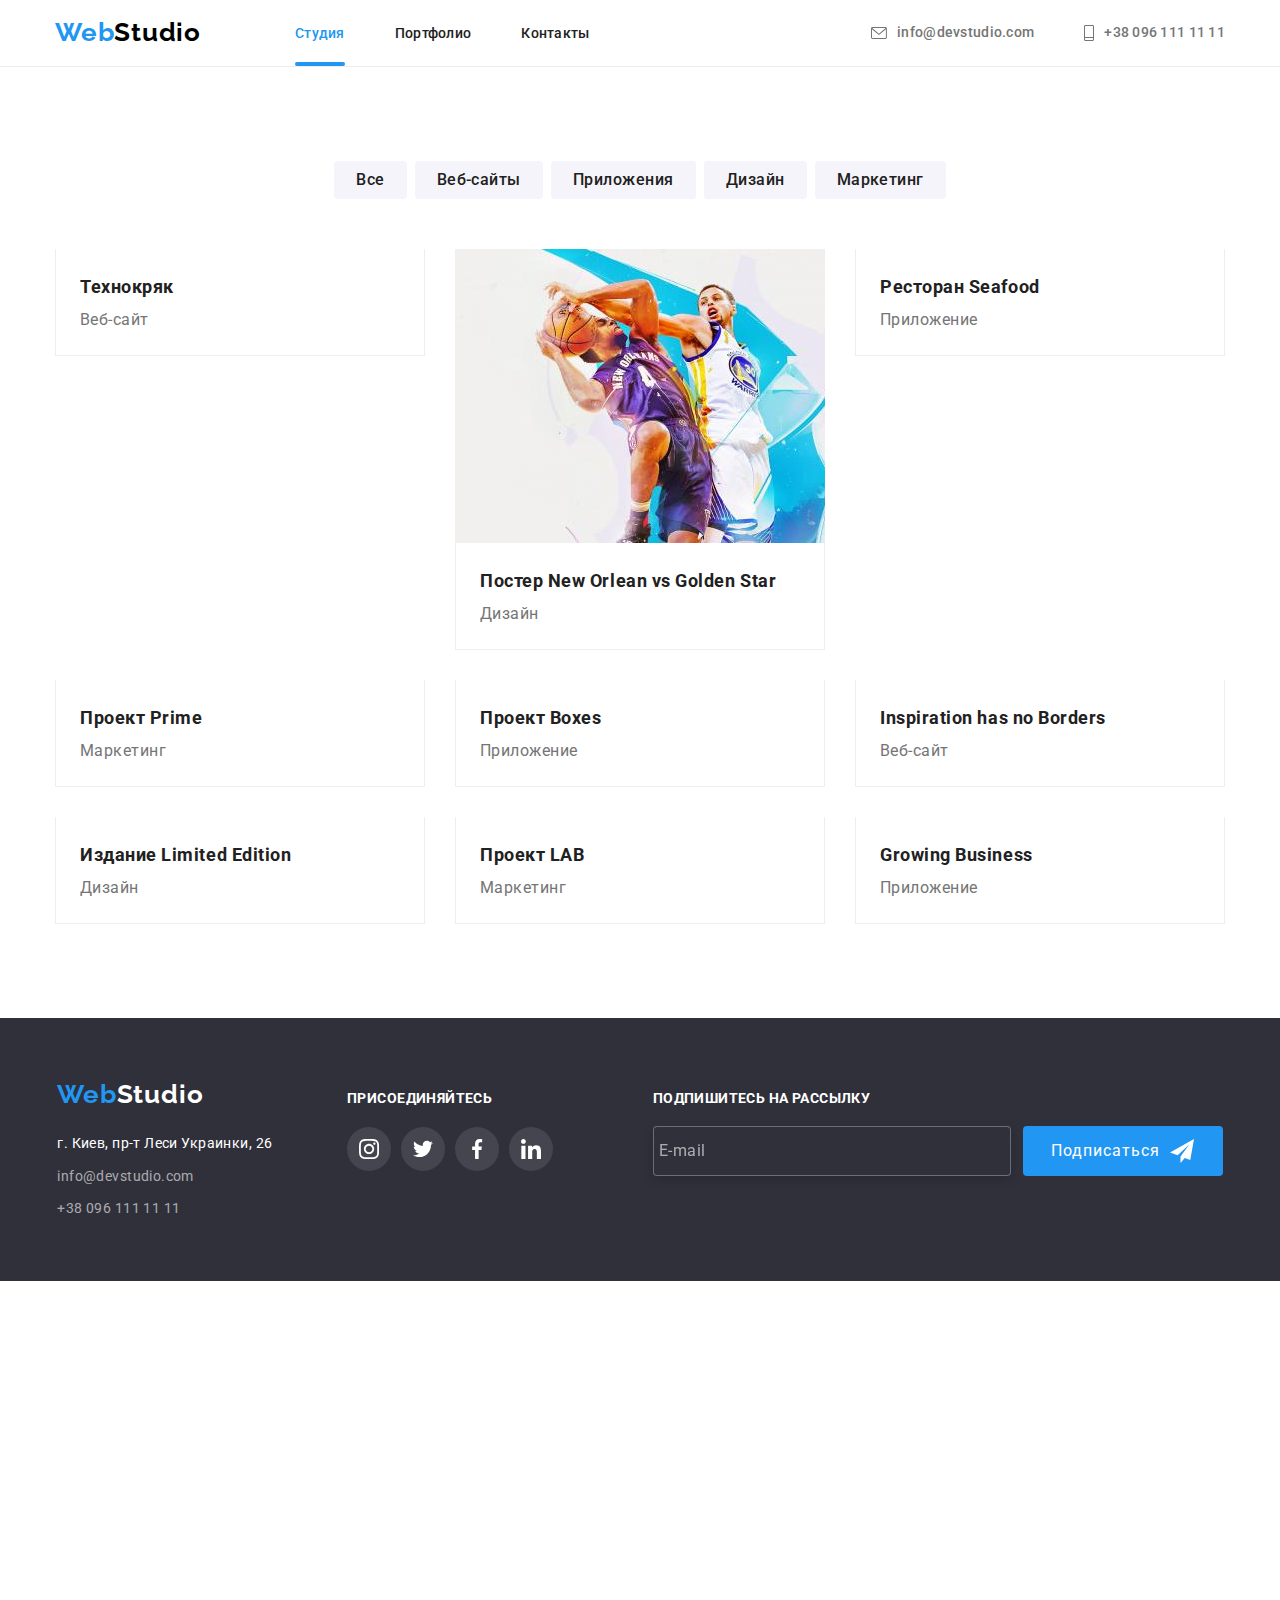
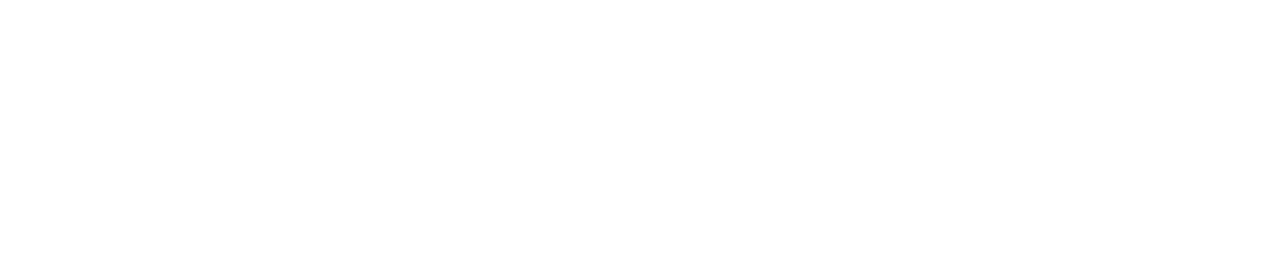
==== commit fd43d6dd: "доработка 2" ====
--- a/portfolio.html
+++ b/portfolio.html
@@ -22,7 +22,7 @@
   <body class="body-style">
     <!--navigation and contacts -->
 
-     <header class="hat">
+<header class="hat">
       <div class="hat__container container">
         <nav class= "navigation">
           <a href="./index.html" class="logo">
@@ -30,12 +30,12 @@
           >
           <ul class="list-flex list navigation-list">
             <li class=" navigation-list__item">
-              <a href="./index.html" class="link navigation__link "
+              <a href="./index.html" class="link navigation__link navigation__link--current"
                 >Студия</a
               >
             </li>
             <li class=" navigation-list__item">
-              <a href="./portfolio.html" class="link navigation__link navigation__link--current "
+              <a href="./portfolio.html" class="link navigation__link "
                 >Портфолио</a
               >
             </li>
@@ -75,7 +75,7 @@
               </svg>
         </button>
         </div>
-        <div class="hat__menu-container is-open" id="hat__menu-container" data-menu >
+        <div class="hat__menu-container " id="hat__menu-container" data-menu >
               <ul class="list menu-list">
             <li class=" menu-list__item">
               <a href="./index.html" class="link menu-list__link"
@@ -91,6 +91,7 @@
               <a href="./index.html" class="link menu-list__link ">Контакты</a>
             </li>
           </ul>
+       <div class="menu-wraper">
           <ul class="list menu-contact-list ">
           <li class="menu-contact-list__item ">
             <a href="mailto:info@devstudio.com" class=" link menu-contact-list__link "
@@ -117,6 +118,7 @@
           <li class="menu-social-list__item">
             <a href="" class="menu-social-list__link">LinkedIn</a>
           </li>
+        </div>
         </div>
       </div>
 
--- a/css/main.min.css
+++ b/css/main.min.css
@@ -1,2 +1,2 @@
-:root{--primary-text-color: #757575;--web-logo-color: #2196f3;--studio-logo-color: #000000;--fover-focus-color: #2196f3;--headers-text-color: #212121;--hero-footer-color: #2f303a;--last-section-color: #f5f4fa;--button-color: #2196f3;--white-color: #ffffff;--back-ground-btn: #f5f4fa;--fill-color: #afb1b8}.list{padding-left:0;margin-top:0;margin-bottom:0;padding-bottom:0;list-style:none}body{font-family:Roboto,sans-serif;color:var(--primary-text-color);letter-spacing:0.03em;font-size:14px;background-color:var(--white-color);display:flex;flex-direction:column}body.modal-open{overflow:hidden}img{display:block}p,h1,h2,h3,h4{margin:0}a{text-decoration:none}.container{max-width:480px;margin:0 auto;padding-left:15px;padding-right:15px}@media screen and (min-width: 768px){.container{max-width:768px}}@media screen and (min-width: 1200px){.container{max-width:1200px;margin:0 auto;padding-left:15px;padding-right:15px}}.section{padding-top:60px;padding-bottom:60px}@media screen and (min-width: 1200px){.section{padding-top:94px;padding-bottom:94px}}.link{transition:color 250ms cubic-bezier(0.4, 0, 0.2, 1)}.link:hover,.link:focus{color:var(--fover-focus-color)}.visually-hidden{position:fixed;transform:scale(0)}.list-flex{display:flex;justify-content:space-between}.hat{border-bottom:1px solid #ececec}.hat__container{display:flex;position:relative}@media screen and (min-width: 1200px){.hat__container{display:flex}}.hat__menu-open-btn{position:relative;z-index:2;border:none;display:block;padding:0;width:40px;height:40px;background-color:#ffffff}@media screen and (min-width: 768px){.hat__menu-open-btn{display:none}}.hat__icon:hover,.hat__icon:focus{fill:#2196f3}.hat__menu-open-btn.is-open .hat__icon-menu{display:none}.hat__menu-open-btn.is-open .hat__icon-cross{display:block}.hat__icon-cross{display:none}@media screen and (max-width: 767px){.button-container{display:flex;justify-content:cernter;align-items:center;margin-left:auto}}@media screen and (min-width: 768px){.button-container{display:none}}.hat__menu-container{position:absolute;top:0;left:0;width:100%;z-index:1;padding-left:40px;padding-bottom:48px;padding-top:48px;background:#ffffff;box-shadow:0px 4px 8px rgba(0,0,0,0.04),0px 2px 4px rgba(0,0,0,0.08),0px 1px 3px rgba(0,0,0,0.16);display:none}@media screen and (max-width: 767px){.is-open{display:block}}.menu-list{margin-bottom:306px}.menu-list__link{font-weight:500;font-size:40px;line-height:1.175;letter-spacing:0.02em;color:#212121}.menu-contact-list{margin-bottom:64px}.menu-contact-list__link{font-weight:500;font-size:24px;line-height:28px;letter-spacing:0.02em;color:#757575}.menu-contact-list__link:hover,.menu-contact-list__link:focus{font-size:34px;line-height:1.17;letter-spacing:0.02em}.menu-social-list__link{font-weight:500;font-size:18px;line-height:1.22;letter-spacing:0.02em;color:#2196f3}.menu-social-list{display:flex;flex-wrap:wrap}.menu-list__item:not(:last-child){margin-bottom:32px}.menu-contact-list__item:not(:last-child){margin-bottom:32px}.menu-social-list__item:not(:last-child){margin-right:20px;padding-right:10px;border-right:1px solid rgba(33,33,33,0.2)}.logo{text-align:center;display:block;font-family:Raleway;font-weight:700;font-size:24px;line-height:1.3;letter-spacing:0.03em;color:var(--web-logo-color);display:flex;align-items:center}@media screen and (max-width: 767px){.logo{padding-top:16px;padding-bottom:16px}}@media screen and (min-width: 768px){.logo{margin-right:88px}}@media screen and (min-width: 1200px){.logo{margin-right:94px;text-align:center;display:block;font-family:Raleway;font-weight:700;font-size:26px;line-height:1.3;letter-spacing:0.03em;color:var(--web-logo-color);display:flex;align-items:center}}.logo__text{color:var(--studio-logo-color)}@media screen and (max-width: 1199px){.contact-list{padding-top:21px;padding-bottom:21px;margin-left:auto}}@media screen and (min-width: 1200px){.contact-list{display:flex;margin-left:auto}}@media screen and (max-width: 767px){.contact-list{display:none}}@media screen and (max-width: 1199px){.contact-list__item:not(:last-child){margin-bottom:10px}}@media screen and (min-width: 1200px){.contact-list__item:not(:last-child){margin-right:50px}}.contact-link{font-weight:500;line-height:1.1;letter-spacing:0.02em;color:var(--primary-text-color);fill:currentColor;display:flex;align-items:center}@media screen and (min-width: 1200px){.contact-link{padding-top:25px;padding-bottom:25px}}@media screen and (min-width: 1200px){.contact-list__icon{margin-right:10px}}@media screen and (max-width: 1199px){.contact-list__icon{margin-right:8px}}.navigation-list{align-items:center}@media screen and (max-width: 767px){.navigation-list{display:none}}.navigation-list__item:not(:last-child){margin-right:50px}.navigation{display:flex}.navigation__link{color:var(--headers-text-color);font-weight:500;text-align:center;line-height:1.1;letter-spacing:0.02em;padding-bottom:32px;padding-top:32px}.navigation__link::after{content:"";width:100%}@media screen and (min-width: 1200px){.navigation__link{padding-top:25px;padding-bottom:25px}}.navigation__link--current{color:var(--fover-focus-color);position:relative}.navigation__link--current::after{content:"";width:100%;height:4px;border-radius:2px;background-color:var(--fover-focus-color);position:absolute;left:0;bottom:0}.hero__container{margin-left:auto;margin-right:auto;text-align:center;padding-top:118px;padding-bottom:118px;background-color:var(--hero-footer-color);background-image:linear-gradient(to right, rgba(47,48,58,0.4), rgba(47,48,58,0.4)),url("/images/hero-480-x1.png");background-position:center;background-size:cover}@media (min-device-pixel-ratio: 2), (min-resolution: 192dpi), (min-resolution: 2dppx){.hero__container{background-image:linear-gradient(to right, rgba(47,48,58,0.4), rgba(47,48,58,0.4)),url("/images/hero-480-x2.png")}}@media screen and (min-width: 768px){.hero__container{background-image:linear-gradient(to right, rgba(47,48,58,0.4), rgba(47,48,58,0.4)),url("/images/hero-tab-x1.png")}}@media screen and (min-width: 768px) and (min-device-pixel-ratio: 2), screen and (min-width: 768px) and (min-resolution: 192dpi), screen and (min-width: 768px) and (min-resolution: 2dppx){.hero__container{background-image:linear-gradient(to right, rgba(47,48,58,0.4), rgba(47,48,58,0.4)),url("/images/hero-tab-x2.png")}}@media screen and (min-width: 1200px){.hero__container{padding-top:200px;padding-bottom:200px;background-image:linear-gradient(to right, rgba(47,48,58,0.4), rgba(47,48,58,0.4)),url("/images/Img-hero.jpg");max-width:1600px;min-height:600px}}@media screen and (min-width: 1200px) and (min-device-pixel-ratio: 2), screen and (min-width: 1200px) and (min-resolution: 192dpi), screen and (min-width: 1200px) and (min-resolution: 2dppx){.hero__container{background-image:linear-gradient(to right, rgba(47,48,58,0.4), rgba(47,48,58,0.4)),url("/images/hero-desk-2x.png")}}.hero__title{font-weight:900;font-size:26px;line-height:1.61;text-align:center;letter-spacing:0.06em;text-transform:uppercase;margin-bottom:30px;color:var(--white-color)}@media screen and (min-width: 1200px){.hero__title{font-size:44px;line-height:1.4}}.hero__button{display:inline-block;align-items:center;text-align:center;padding:10px 32px;background-color:var(--button-color);font-weight:700;font-size:16px;line-height:1.9;border-radius:4px;letter-spacing:0.06em;color:var(--white-color);cursor:pointer;border:0px}@media screen and (min-width: 768px){.skill-list{display:flex;flex-wrap:wrap}}@media screen and (min-width: 1200px){.skill-list{flex-wrap:nowrap}}.skill-list__item{max-width:100%}@media screen and (min-width: 768px){.skill-list__item{max-width:calc(100% / 2 - 30px)}}@media screen and (min-width: 768px){.skill-list__item:nth-child(2n+1){margin-right:30px}}@media screen and (min-width: 1200px){.skill-list__item{max-width:270px}.skill-list__item:not(:last-child){margin-right:30px}}.skill-list__container{display:flex;justify-content:center;align-items:center;width:100%;height:120px;background:var(--back-ground-btn);border-radius:4px;margin-bottom:30px}.skill-list__title{text-align:center;margin-bottom:10px;line-height:1.1;letter-spacing:0.03em;text-transform:uppercase;color:var(--headers-text-color)}@media screen and (min-width: 1200px){.skill-list__title{text-align:start}}.skill-list__description{line-height:1.7;letter-spacing:0.03em;color:var(--primary-text-color)}.work-list__container{position:relative}@media screen and (min-width: 1200px){.work-list__container{width:370px;height:294px}}.work-list__description{position:absolute;left:0;bottom:0;padding-top:27px;padding-bottom:27px;width:100%;background:rgba(47,48,58,0.8);font-weight:bold;font-size:14px;line-height:16px;text-align:center;letter-spacing:0.03em;text-transform:uppercase;color:var(--white-color)}.activity__title{margin-bottom:50px;font-size:36px;line-height:1.2;text-align:center;letter-spacing:0.03em;color:var(--headers-text-color)}@media screen and (max-width: 1199px){.activity{display:none}}.section--team{background-color:var(--last-section-color)}.section__team-title{margin-bottom:50px;font-weight:700;font-size:28px;line-height:33px;text-align:center;letter-spacing:0.03em;color:var(--headers-text-color)}@media screen and (min-width: 768px){.section__team-title{font-size:36px;line-height:1.2}}@media screen and (min-width: 768px){.team-list{display:flex;flex-wrap:wrap;margin-top:-30px;margin-left:-30px}}@media screen and (min-width: 1200px){.team-list{flex-wrap:nowrap;margin-top:0;margin-left:0}}@media screen and (max-width: 767px){.team-list__item:not(:last-child){margin-bottom:30px}}.team-list__item{max-width:100%;box-shadow:0px 1px 3px rgba(0,0,0,0.12),0px 1px 1px rgba(0,0,0,0.14),0px 2px 1px rgba(0,0,0,0.2);border-radius:0px 0px 4px 4px}@media screen and (min-width: 768px){.team-list__item{width:calc((100% / 2) - 30px);margin-top:30px;margin-left:30px}}@media screen and (min-width: 768px){.team-list__item:not(:last-child){margin-right:0}}@media screen and (min-width: 1200px){.team-list__item{margin-top:0;margin-left:0;width:270px}}@media screen and (min-width: 1200px){.team-list__item{width:270px}.team-list__item:not(:last-child){margin-right:30px}}.team-list__name{margin-bottom:10px;font-weight:500;font-size:16px;line-height:1.2;text-align:center;letter-spacing:0.03em;color:var(--headers-text-color)}.team-list__container{padding-left:32px;padding-right:32px;padding-bottom:30px;padding-top:30px}.team-list__profession{margin-bottom:16px;font-size:16px;line-height:1.2;text-align:center;letter-spacing:0.03em;color:var(--primary-text-color)}.social-network-list{display:flex;justify-content:center}.social-network-list__item{width:44px;height:44px;display:flex;align-items:center;justify-content:center}.social-network-list__item:not(:last-child){margin-right:10px}.social-network-list__link{width:100%;height:100%;align-items:center;justify-content:center;display:flex;fill:var(--fill-color);border-radius:50%;transition:background 250ms cubic-bezier(0.4, 0, 0.2, 1),fill 250ms cubic-bezier(0.4, 0, 0.2, 1)}.social-network-list__link:hover,.social-network-list__link:focus{background:var(--fover-focus-color);fill:var(--white-color)}.regular-costumers{font-size:28px;line-height:1.17;letter-spacing:0.03em;color:var(--headers-text-color);text-align:center;margin-bottom:50px}@media screen and (min-width: 1200px){.regular-costumers{font-size:36px;line-height:1.16}}.clients-list{display:flex;flex-wrap:wrap;margin-top:-30px;margin-left:-30px}@media screen and (min-width: 1200px){.clients-list{flex-wrap:nowrap;margin-top:0;margin-left:0}}.clients-list__item{width:calc((100% / 2) - 30px);height:92px;margin-top:30px;margin-left:30px}@media screen and (min-width: 768px){.clients-list__item{width:226px;height:92px}}@media screen and (min-width: 1200px){.clients-list__item{width:170px;margin-top:0;margin-left:0}.clients-list__item:not(:last-child){margin-right:30px}}.clients-list__link{border:1px solid #afb1b8;border-radius:4px;justify-content:center;align-items:center;display:flex;fill:var(--fill-color);width:100%;height:100%;transition:border-color 250ms cubic-bezier(0.4, 0, 0.2, 1),fill 250ms cubic-bezier(0.4, 0, 0.2, 1)}.clients-list__link:hover,.clients-list__link:focus{border-color:var(--fover-focus-color);fill:var(--fover-focus-color)}.basement{padding-top:60px;padding-bottom:60px;background-color:#2f303a}@media screen and (min-width: 768px){.basement__flex-container{position:relative;height:463px}}@media screen and (min-width: 1200px){.basement__flex-container{display:flex;align-items:baseline;height:auto}}@media screen and (min-width: 768px){.basement__container{display:inline-block;position:absolute}}@media screen and (min-width: 1200px){.basement__container{margin-right:70px;position:static}}.logo-footer-link{margin-bottom:20px;display:block;font-family:Raleway;font-weight:700;font-size:24px;line-height:1.16;text-align:center;letter-spacing:0.03em;color:var(--web-logo-color);text-decoration:none}@media screen and (min-width: 1200px){.logo-footer-link{display:inline-block;font-size:26px;line-height:1.3}}.footer-logo{color:var(--white-color)}.location{text-align:center;margin-bottom:9px;line-height:1.7;letter-spacing:0.03em;color:var(--white-color);font-style:normal;white-space:nowrap;letter-spacing:0.03em}@media screen and (min-width: 1200px){.location{text-align:start}}.footer-contact-list__link{line-height:1.7;letter-spacing:0.03em;color:rgba(255,255,255,0.6);text-decoration:none;font-style:normal}.footer-contact-list__item{text-align:center}@media screen and (min-width: 1200px){.footer-contact-list__item{text-align:start}}.footer-contact-list__item:not(:last-child){margin-bottom:9px}.footer-contact-list{margin-bottom:60px}@media screen and (min-width: 768px){.footer-contact-list{margin-bottom:0}}@media screen and (min-width: 768px){.fotter-list-container{position:absolute;display:inline-block;top:0;right:15px}}@media screen and (min-width: 1200px){.fotter-list-container{position:static}}.fotter-list-container__title{text-align:center;margin-bottom:20px;font-weight:bold;font-size:14px;line-height:1.14;letter-spacing:0.03em;text-transform:uppercase;color:var(--white-color)}@media screen and (min-width: 1200px){.fotter-list-container__title{text-align:start}}.footer-social-list{display:flex;justify-content:center;margin-bottom:60px}@media screen and (min-width: 768px){.footer-social-list{margin-bottom:0}}@media screen and (min-width: 1200px){.footer-social-list{justify-content:flex-start}}.footer-social-list__link{display:flex;background:rgba(255,255,255,0.1);fill:var(--white-color);width:44px;height:44px;align-items:center;justify-content:center;border-radius:50%;transition:background 250ms cubic-bezier(0.4, 0, 0.2, 1)}.footer-social-list__link:hover,.footer-social-list__link:focus{background:var(--fover-focus-color)}.footer-social-list__item:not(:last-child){margin-right:10px}.footer-social-list__icon{transition:fill 250ms cubic-bezier(0.4, 0, 0.2, 1)}.footer-social-list__icon:hover,.footer-social-list__icon:focus{fill:var(--white-color)}@media screen and (min-width: 1200px){.footer-form-container{width:100%;display:flex;justify-content:flex-end}}.footer-form{text-align:center}@media screen and (min-width: 1200px){.footer-form{display:flex;text-align:start}}@media screen and (min-width: 768px){.input-container{position:absolute;bottom:0;left:50%;transform:translateX(-50%)}}@media screen and (min-width: 1200px){.input-container{position:static;transform:translateX(0)}}.input-container__text{font-weight:bold;font-size:14px;line-height:16px;letter-spacing:0.03em;text-transform:uppercase;color:#ffffff;margin-bottom:20px;text-align:center}@media screen and (min-width: 1200px){.input-container__text{text-align:start}}.footer-form__input{background-color:#2f303a;border:1px solid rgba(255,255,255,0.3);filter:drop-shadow(0px 4px 4px rgba(0,0,0,0.15));border-radius:4px;width:100%;height:50px;padding-left:5px;margin-bottom:20px}.footer-form__input:focus{color:rgba(255,255,255,0.6)}.footer-form__input::placeholder{font-size:16px;line-height:20px;display:flex;align-items:center;letter-spacing:0.03em;color:rgba(255,255,255,0.6)}@media screen and (min-width: 768px){.footer-form__input{width:450px}}@media screen and (min-width: 1200px){.footer-form__input{width:358px;margin-bottom:0}}.footer-form__btn{width:200px;height:50px;padding:0;margin-left:auto;margin-right:auto;display:flex;justify-content:center;align-items:center;align-self:flex-end;background-color:var(--fover-focus-color);border-radius:4px;border:0;font-size:16px;line-height:1.87;text-align:center;letter-spacing:0.06em;color:var(--white-color)}@media screen and (min-width: 1200px){.footer-form__btn{display:inline-flex;margin-left:12px;margin-right:0}}.footer-form__text{margin-right:10px}.is-hidden{opacity:0;pointer-events:none;visibility:hidden}.backdrop{overflow-y:scroll;opacity:1;position:fixed;top:0;left:0;width:100%;height:100%;background-color:rgba(0,0,0,0.2);transition:opacity 250ms cubic-bezier(0.4, 0, 0.2, 1)}.is-hidden .modal{transform:scale(0.5) translate(-50%, -50%)}.modal__close-btn{position:absolute;top:8px;right:8px;border-radius:50%;display:flex;justify-content:center;align-items:center;width:30px;height:30px;background-color:transparent;border:1px solid rgba(0,0,0,0.1)}.modal__close-btn:hover .modal__close-icon,.modal__close-btn:focus .modal__close-icon{fill:var(--fover-focus-color);transition:fill 250ms cubic-bezier(0.4, 0, 0.2, 1)}.modal{position:absolute;top:93px;left:15px;width:calc(100% - 30px);height:609px;padding:40px;background:var(--white-color);box-shadow:0px 1px 3px rgba(0,0,0,0.12),0px 1px 1px rgba(0,0,0,0.14),0px 2px 1px rgba(0,0,0,0.2);border-radius:4px;transition:transform 250ms cubic-bezier(0.4, 0, 0.2, 1)}@media screen and (min-width: 768px){.modal{position:absolute;top:50%;left:50%;transform:translate(-50%, -50%) scale(1)}}@media screen and (min-width: 1200px){.modal{width:528px;height:581px;padding-top:38px;padding-left:40px;padding-right:40px;padding-bottom:42px}}.modal__title{margin-bottom:12px;font-weight:bold;font-size:20px;line-height:1.5;text-align:center;letter-spacing:0.03em;color:var(--headers-text-color)}@media screen and (min-width: 1200px){.modal__title{line-height:1.15}}.modal-form__input-wrap{position:relative;margin-bottom:10px}.modal-form__icon{position:absolute;left:12px;top:11px}.modal-form__user-data:focus+.modal-form__icon{fill:var(--fover-focus-color);transition:fill 250ms cubic-bezier(0.4, 0, 0.2, 1)}.modal-form__user-data{width:100%;height:40px;border-radius:4px;border:1px solid rgba(33,33,33,0.2);cursor:pointer;padding-left:42px;outline:0}.modal-form__user-data:focus{border-color:var(--fover-focus-color);transition:border-color 250ms cubic-bezier(0.4, 0, 0.2, 1)}.modal-form__label-wrap{margin-bottom:4px;display:inline-block}.modal-form__label{font-size:12px;line-height:0.07;letter-spacing:0.01em;color:var(--primary-text-color)}.modal-form__area-label-wrap{display:block;margin-bottom:4px}.modal-form__text-area{width:100%;height:120px;padding-bottom:12px;padding-left:15px;padding-right:15px;padding-top:12px;margin-bottom:20px;border-radius:4px;resize:none;border:1px solid rgba(33,33,33,0.2)}.modal-form__text-area::placeholder{font-size:14px;line-height:1.14;letter-spacing:0.01em;color:rgba(117,117,117,0.5)}.modal-form__check-wrap{margin-bottom:30px}.modal-form__mini-wrap{margin-right:7px;width:16px;height:15px;border:2px solid #212121;border-radius:2px;display:inline-flex;justify-content:center;align-items:center}.modal-form__check:checked+.modal-form__check-label>.modal-form__mini-wrap{background-color:var(--fover-focus-color);fill:var(--white-color)}.modal-form__check:focus+.modal-form__check-label>.modal-form__mini-wrap{border-color:var(--fover-focus-color)}.modal-form__check-label{display:flex;justify-content:center;align-items:center;font-size:12px;line-height:1.16;letter-spacing:0.03em;color:var(--primary-text-color)}@media screen and (min-width: 1200px){.modal-form__check-label{font-size:14px;line-height:1.7}}.modal-form__contract-link{font-size:12px;line-height:1.16;letter-spacing:0.03em;text-decoration:underline;color:var(--fover-focus-color)}@media screen and (min-width: 1200px){.modal-form__contract-link{display:flex;align-items:center;justify-content:center;font-size:14px;line-height:1.7}}.modal-form__button{font-weight:bold;font-size:16px;line-height:1.88;display:block;cursor:pointer;letter-spacing:0.06em;color:var(--white-color);background-color:var(--fover-focus-color);padding-left:55px;padding-right:55px;padding-bottom:10px;padding-top:10px;border:0;border-radius:4px}.modal-form__button:hover{box-shadow:0px 4px 4px rgba(0,0,0,0.15);transition:box-shadow 250ms cubic-bezier(0.4, 0, 0.2, 1)}.modal-form__button-wrap{display:flex;justify-content:center;align-items:center}.btn-list{display:flex;flex-wrap:wrap;margin-bottom:40px}@media screen and (min-width: 768px){.btn-list{margin-bottom:40px;flex-wrap:nowrap;align-items:center;justify-content:center}}@media screen and (min-width: 1200px){.btn-list{margin-bottom:50px}}@media screen and (max-width: 767px){.btn-list__items:nth-child(-n+3){margin-bottom:15px}}.btn-list__items:not(:last-child){margin-right:8px}.btn-list__btn{padding:6px 22px;border-radius:4px;font-weight:500;font-size:16px;line-height:26px;text-align:center;letter-spacing:0.03em;font-family:inherit;color:var(--headers-text-color);background:var(--back-ground-btn);cursor:pointer;display:block;border:0;transition:background-color 250ms cubic-bezier(0.4, 0, 0.2, 1),color 250ms cubic-bezier(0.4, 0, 0.2, 1),box-shadow 250ms cubic-bezier(0.4, 0, 0.2, 1)}.btn-list__btn:hover,.btn-list__btn:focus{background-color:var(--fover-focus-color);color:var(--white-color);box-shadow:0px 3px 1px rgba(0,0,0,0.1),0px 1px 2px rgba(0,0,0,0.08),0px 2px 2px rgba(0,0,0,0.12)}.product-list{max-width:100%}@media screen and (min-width: 768px){.product-list{display:flex;flex-wrap:wrap;margin-left:-30px;margin-top:-30px}}@media screen and (max-width: 767px){.product-list__items:not(:last-child){margin-bottom:30px}}.product-list__items{max-width:100%}@media screen and (min-width: 768px) and (max-width: 1199px){.product-list__items{max-width:calc((100% / 2) - 30px);margin-top:30px;margin-left:30px}}@media screen and (min-width: 1200px){.product-list__items{max-width:370px;margin-top:30px;margin-left:30px}}.product-list__link{display:block;width:100%;height:100%;box-shadow:none}.product-list__link:hover,.product-list__link:focus{box-shadow:0px 1px 1px rgba(0,0,0,0.12),0px 4px 4px rgba(0,0,0,0.06),1px 4px 6px rgba(0,0,0,0.16)}.product-list__thumb{position:relative;overflow:hidden;width:100%}.product-list__overlay{position:absolute;top:0;left:0;padding-top:63px;padding-bottom:63px;padding-left:24px;padding-right:24px;width:100%;height:100%;font-size:18px;line-height:28px;background:rgba(33,150,243,0.9);letter-spacing:0.03em;color:#ffffff;transform:translatey(100%);transition:transform 250ms cubic-bezier(0.4, 0, 0.2, 1)}.product-list__link:hover .product-list__overlay,.product-list__link:focus .product-list__overlay{transform:translatey(0)}.projects{padding-left:24px;padding-right:24px;padding-bottom:20px;padding-top:20px;border-bottom:1px solid #eeeeee;border-left:1px solid #eeeeee;border-right:1px solid #eeeeee}.product{font-size:18px;line-height:2;letter-spacing:0.03em;color:var(--headers-text-color);max-width:100%;margin-bottom:0;margin-top:0}.product-description{font-size:16px;line-height:30px;letter-spacing:0.03em;color:var(--primary-text-color);margin-top:0;margin-bottom:0}
+:root{--primary-text-color: #757575;--web-logo-color: #2196f3;--studio-logo-color: #000000;--fover-focus-color: #2196f3;--headers-text-color: #212121;--hero-footer-color: #2f303a;--last-section-color: #f5f4fa;--button-color: #2196f3;--white-color: #ffffff;--back-ground-btn: #f5f4fa;--fill-color: #afb1b8}.list{padding-left:0;margin-top:0;margin-bottom:0;padding-bottom:0;list-style:none}body{font-family:Roboto,sans-serif;color:var(--primary-text-color);letter-spacing:0.03em;font-size:14px;background-color:var(--white-color);display:flex;flex-direction:column}body.modal-open{overflow:hidden}img{display:block}p,h1,h2,h3,h4{margin:0}a{text-decoration:none}.container{max-width:480px;margin:0 auto;padding-left:15px;padding-right:15px}@media screen and (min-width: 768px){.container{max-width:768px}}@media screen and (min-width: 1200px){.container{max-width:1200px;margin:0 auto;padding-left:15px;padding-right:15px}}.section{padding-top:60px;padding-bottom:60px}@media screen and (min-width: 1200px){.section{padding-top:94px;padding-bottom:94px}}.link{transition:color 250ms cubic-bezier(0.4, 0, 0.2, 1)}.link:hover,.link:focus{color:var(--fover-focus-color)}.visually-hidden{position:fixed;transform:scale(0)}.list-flex{display:flex;justify-content:space-between}.hat{border-bottom:1px solid #ececec}.hat__container{display:flex;position:relative}@media screen and (min-width: 1200px){.hat__container{display:flex}}.hat__menu-open-btn.is-open{position:relative}.hat__menu-open-btn{position:relative;right:15px;z-index:2;border:none;display:block;padding:0;width:40px;height:40px;background-color:#ffffff}@media screen and (min-width: 768px){.hat__menu-open-btn{display:none}}.hat__icon:hover,.hat__icon:focus{fill:#2196f3}.hat__menu-open-btn.is-open .hat__icon-menu{display:none}.hat__menu-open-btn.is-open .hat__icon-cross{display:block}.hat__icon-cross{display:none}@media screen and (max-width: 767px){.button-container{display:flex;justify-content:cernter;align-items:center;margin-left:auto}}@media screen and (min-width: 768px){.button-container{display:none}}.hat__menu-container{position:fixed;top:0;left:0;width:100vw;height:100vh;z-index:1;padding-left:40px;padding-bottom:48px;padding-top:48px;background:#ffffff;box-shadow:0px 4px 8px rgba(0,0,0,0.04),0px 2px 4px rgba(0,0,0,0.08),0px 1px 3px rgba(0,0,0,0.16);display:none}@media screen and (max-width: 767px){.is-open{display:block;display:flex;flex-direction:column;justify-content:space-between}}.menu-list__link{font-weight:500;font-size:40px;line-height:1.175;letter-spacing:0.02em;color:#212121}.menu-contact-list{margin-bottom:64px}.menu-contact-list__link{font-weight:500;font-size:24px;line-height:28px;letter-spacing:0.02em;color:#757575}.menu-contact-list__link:hover,.menu-contact-list__link:focus{font-size:34px;line-height:1.17;letter-spacing:0.02em}.menu-social-list__link{font-weight:500;font-size:18px;line-height:1.22;letter-spacing:0.02em;color:#2196f3}.menu-social-list{display:flex;flex-wrap:wrap}.menu-list__item:not(:last-child){margin-bottom:32px}.menu-contact-list__item:not(:last-child){margin-bottom:32px}.menu-social-list__item:not(:last-child){margin-right:20px;padding-right:10px;border-right:1px solid rgba(33,33,33,0.2)}.logo{text-align:center;display:block;font-family:Raleway;font-weight:700;font-size:24px;line-height:1.3;letter-spacing:0.03em;color:var(--web-logo-color);display:flex;align-items:center}@media screen and (max-width: 767px){.logo{padding-top:16px;padding-bottom:16px}}@media screen and (min-width: 768px){.logo{margin-right:88px}}@media screen and (min-width: 1200px){.logo{margin-right:94px;text-align:center;display:block;font-family:Raleway;font-weight:700;font-size:26px;line-height:1.3;letter-spacing:0.03em;color:var(--web-logo-color);display:flex;align-items:center}}.logo__text{color:var(--studio-logo-color)}@media screen and (max-width: 1199px){.contact-list{padding-top:21px;padding-bottom:21px;margin-left:auto}}@media screen and (min-width: 1200px){.contact-list{display:flex;margin-left:auto}}@media screen and (max-width: 767px){.contact-list{display:none}}@media screen and (max-width: 1199px){.contact-list__item:not(:last-child){margin-bottom:10px}}@media screen and (min-width: 1200px){.contact-list__item:not(:last-child){margin-right:50px}}.contact-link{font-weight:500;line-height:1.1;letter-spacing:0.02em;color:var(--primary-text-color);fill:currentColor;display:flex;align-items:center}@media screen and (min-width: 1200px){.contact-link{padding-top:25px;padding-bottom:25px}}@media screen and (min-width: 1200px){.contact-list__icon{margin-right:10px}}@media screen and (max-width: 1199px){.contact-list__icon{margin-right:8px}}.navigation-list{align-items:center}@media screen and (max-width: 767px){.navigation-list{display:none}}.navigation-list__item:not(:last-child){margin-right:50px}.navigation{display:flex}.navigation__link{color:var(--headers-text-color);font-weight:500;text-align:center;line-height:1.1;letter-spacing:0.02em;padding-bottom:32px;padding-top:32px}.navigation__link::after{content:"";width:100%}@media screen and (min-width: 1200px){.navigation__link{padding-top:25px;padding-bottom:25px}}.navigation__link--current{color:var(--fover-focus-color);position:relative}.navigation__link--current::after{content:"";width:100%;height:4px;border-radius:2px;background-color:var(--fover-focus-color);position:absolute;left:0;bottom:0}.hero__container{margin-left:auto;margin-right:auto;text-align:center;padding-top:118px;padding-bottom:118px;background-color:var(--hero-footer-color);background-image:linear-gradient(to right, rgba(47,48,58,0.4), rgba(47,48,58,0.4)),url("../images/hero-480-x1.png");background-position:center;background-size:cover}@media (min-device-pixel-ratio: 2), (min-resolution: 192dpi), (min-resolution: 2dppx){.hero__container{background-image:linear-gradient(to right, rgba(47,48,58,0.4), rgba(47,48,58,0.4)),url("../images/hero-480-x2.png")}}@media screen and (min-width: 768px){.hero__container{background-image:linear-gradient(to right, rgba(47,48,58,0.4), rgba(47,48,58,0.4)),url("../images/hero-tab-x1.png")}}@media screen and (min-width: 768px) and (min-device-pixel-ratio: 2), screen and (min-width: 768px) and (min-resolution: 192dpi), screen and (min-width: 768px) and (min-resolution: 2dppx){.hero__container{background-image:linear-gradient(to right, rgba(47,48,58,0.4), rgba(47,48,58,0.4)),url("../images/hero-tab-x2.png")}}@media screen and (min-width: 1200px){.hero__container{padding-top:200px;padding-bottom:200px;background-image:linear-gradient(to right, rgba(47,48,58,0.4), rgba(47,48,58,0.4)),url("../images/Img-hero.jpg");max-width:1600px;min-height:600px}}@media screen and (min-width: 1200px) and (min-device-pixel-ratio: 2), screen and (min-width: 1200px) and (min-resolution: 192dpi), screen and (min-width: 1200px) and (min-resolution: 2dppx){.hero__container{background-image:linear-gradient(to right, rgba(47,48,58,0.4), rgba(47,48,58,0.4)),url("../images/hero-desk-2x.png")}}.hero__title{font-weight:900;font-size:26px;line-height:1.61;text-align:center;letter-spacing:0.06em;text-transform:uppercase;margin-bottom:30px;color:var(--white-color)}@media screen and (min-width: 1200px){.hero__title{font-size:44px;line-height:1.4}}.hero__button{display:inline-block;align-items:center;text-align:center;padding:10px 32px;background-color:var(--button-color);font-weight:700;font-size:16px;line-height:1.9;border-radius:4px;letter-spacing:0.06em;color:var(--white-color);cursor:pointer;border:0px}@media screen and (min-width: 768px){.skill-list{display:flex;flex-wrap:wrap;margin-top:-30px;margin-left:-30px}}@media screen and (min-width: 1200px){.skill-list{margin-top:0;margin-left:0;flex-wrap:nowrap}}@media screen and (max-width: 767px){.skill-list__item:not(:last-child){margin-bottom:30px}}.skill-list__item{width:100%}@media screen and (min-width: 768px){.skill-list__item{width:calc((100% / 2) - 30px);margin-top:30px;margin-left:30px}}@media screen and (min-width: 1200px){.skill-list__item{margin-top:0;margin-left:0;width:270px}.skill-list__item:not(:last-child){margin-right:30px}}.skill-list__container{display:flex;justify-content:center;align-items:center;width:100%;height:120px;background:var(--back-ground-btn);border-radius:4px;margin-bottom:30px}.skill-list__title{text-align:center;margin-bottom:10px;line-height:1.1;letter-spacing:0.03em;text-transform:uppercase;color:var(--headers-text-color)}@media screen and (min-width: 1200px){.skill-list__title{text-align:start}}.skill-list__description{line-height:1.7;letter-spacing:0.03em;color:var(--primary-text-color)}.work-list__container{position:relative}@media screen and (min-width: 1200px){.work-list__container{width:370px;height:294px}}.work-list__description{position:absolute;left:0;bottom:0;padding-top:27px;padding-bottom:27px;width:100%;background:rgba(47,48,58,0.8);font-weight:bold;font-size:14px;line-height:16px;text-align:center;letter-spacing:0.03em;text-transform:uppercase;color:var(--white-color)}.activity__title{margin-bottom:50px;font-size:36px;line-height:1.2;text-align:center;letter-spacing:0.03em;color:var(--headers-text-color)}@media screen and (max-width: 1199px){.activity{display:none}}.section--team{background-color:var(--last-section-color)}.section__team-title{margin-bottom:50px;font-weight:700;font-size:28px;line-height:33px;text-align:center;letter-spacing:0.03em;color:var(--headers-text-color)}@media screen and (min-width: 768px){.section__team-title{font-size:36px;line-height:1.2}}@media screen and (min-width: 768px){.team-list{display:flex;flex-wrap:wrap;margin-top:-30px;margin-left:-30px}}@media screen and (min-width: 1200px){.team-list{flex-wrap:nowrap;margin-top:0;margin-left:0}}@media screen and (max-width: 767px){.team-list__item:not(:last-child){margin-bottom:30px}}.team-list__item{max-width:100%;box-shadow:0px 1px 3px rgba(0,0,0,0.12),0px 1px 1px rgba(0,0,0,0.14),0px 2px 1px rgba(0,0,0,0.2);border-radius:0px 0px 4px 4px}@media screen and (min-width: 768px){.team-list__item{width:calc((100% / 2) - 30px);margin-top:30px;margin-left:30px}}@media screen and (min-width: 768px){.team-list__item:not(:last-child){margin-right:0}}@media screen and (min-width: 1200px){.team-list__item{margin-top:0;margin-left:0;width:270px}}@media screen and (min-width: 1200px){.team-list__item{width:270px}.team-list__item:not(:last-child){margin-right:30px}}.team-list__name{margin-bottom:10px;font-weight:500;font-size:16px;line-height:1.2;text-align:center;letter-spacing:0.03em;color:var(--headers-text-color)}.team-list__container{padding-left:32px;padding-right:32px;padding-bottom:30px;padding-top:30px}.team-list__profession{margin-bottom:16px;font-size:16px;line-height:1.2;text-align:center;letter-spacing:0.03em;color:var(--primary-text-color)}.social-network-list{display:flex;justify-content:center}.social-network-list__item{width:44px;height:44px;display:flex;align-items:center;justify-content:center}.social-network-list__item:not(:last-child){margin-right:10px}.social-network-list__link{width:100%;height:100%;align-items:center;justify-content:center;display:flex;fill:var(--fill-color);border-radius:50%;transition:background 250ms cubic-bezier(0.4, 0, 0.2, 1),fill 250ms cubic-bezier(0.4, 0, 0.2, 1)}.social-network-list__link:hover,.social-network-list__link:focus{background:var(--fover-focus-color);fill:var(--white-color)}.regular-costumers{font-size:28px;line-height:1.17;letter-spacing:0.03em;color:var(--headers-text-color);text-align:center;margin-bottom:50px}@media screen and (min-width: 1200px){.regular-costumers{font-size:36px;line-height:1.16}}.clients-list{display:flex;flex-wrap:wrap;margin-top:-30px;margin-left:-30px}@media screen and (min-width: 1200px){.clients-list{flex-wrap:nowrap;margin-top:0;margin-left:0}}.clients-list__item{width:calc((100% / 2) - 30px);height:92px;margin-top:30px;margin-left:30px}@media screen and (min-width: 768px){.clients-list__item{width:226px;height:92px}}@media screen and (min-width: 1200px){.clients-list__item{width:170px;margin-top:0;margin-left:0}.clients-list__item:not(:last-child){margin-right:30px}}.clients-list__link{border:1px solid #afb1b8;border-radius:4px;justify-content:center;align-items:center;display:flex;fill:var(--fill-color);width:100%;height:100%;transition:border-color 250ms cubic-bezier(0.4, 0, 0.2, 1),fill 250ms cubic-bezier(0.4, 0, 0.2, 1)}.clients-list__link:hover,.clients-list__link:focus{border-color:var(--fover-focus-color);fill:var(--fover-focus-color)}.basement{padding-top:60px;padding-bottom:60px;background-color:#2f303a}@media screen and (min-width: 768px){.basement__flex-container{height:463px;display:flex;flex-wrap:wrap;justify-content:space-around}}@media screen and (min-width: 1200px){.basement__flex-container{display:flex;align-items:baseline;height:auto}}@media screen and (min-width: 768px){.basement__container{display:inline-block}}@media screen and (min-width: 1200px){.basement__container{margin-right:70px;position:static}}.logo-footer-link{margin-bottom:20px;display:block;font-family:Raleway;font-weight:700;font-size:24px;line-height:1.16;text-align:center;letter-spacing:0.03em;color:var(--web-logo-color);text-decoration:none}@media screen and (min-width: 1200px){.logo-footer-link{display:inline-block;font-size:26px;line-height:1.3}}.footer-logo{color:var(--white-color)}.location{text-align:center;margin-bottom:9px;line-height:1.7;letter-spacing:0.03em;color:var(--white-color);font-style:normal;white-space:nowrap;letter-spacing:0.03em}@media screen and (min-width: 1200px){.location{text-align:start}}.footer-contact-list__link{line-height:1.7;letter-spacing:0.03em;color:rgba(255,255,255,0.6);text-decoration:none;font-style:normal}.footer-contact-list__item{text-align:center}@media screen and (min-width: 1200px){.footer-contact-list__item{text-align:start}}.footer-contact-list__item:not(:last-child){margin-bottom:9px}.footer-contact-list{margin-bottom:60px}@media screen and (min-width: 768px){.footer-contact-list{margin-bottom:0}}@media screen and (min-width: 1200px){.fotter-list-container{margin-right:95px}}.fotter-list-container__title{text-align:center;margin-bottom:20px;font-weight:bold;font-size:14px;line-height:1.14;letter-spacing:0.03em;text-transform:uppercase;color:var(--white-color)}@media screen and (min-width: 1200px){.fotter-list-container__title{text-align:start}}.footer-social-list{display:flex;justify-content:center;margin-bottom:60px}@media screen and (min-width: 768px){.footer-social-list{margin-bottom:0}}@media screen and (min-width: 1200px){.footer-social-list{justify-content:flex-start}}.footer-social-list__link{display:flex;background:rgba(255,255,255,0.1);fill:var(--white-color);width:44px;height:44px;align-items:center;justify-content:center;border-radius:50%;transition:background 250ms cubic-bezier(0.4, 0, 0.2, 1)}.footer-social-list__link:hover,.footer-social-list__link:focus{background:var(--fover-focus-color)}.footer-social-list__item:not(:last-child){margin-right:10px}.footer-social-list__icon{transition:fill 250ms cubic-bezier(0.4, 0, 0.2, 1)}.footer-social-list__icon:hover,.footer-social-list__icon:focus{fill:var(--white-color)}@media screen and (min-width: 1200px){.footer-form-container{display:flex;justify-content:flex-end}}.footer-form{text-align:center}@media screen and (min-width: 1200px){.footer-form{display:flex;text-align:start}}.input-container__text{font-weight:bold;font-size:14px;line-height:16px;letter-spacing:0.03em;text-transform:uppercase;color:#ffffff;margin-bottom:20px;text-align:center}@media screen and (min-width: 1200px){.input-container__text{text-align:start}}.footer-form__input{background-color:#2f303a;border:1px solid rgba(255,255,255,0.3);filter:drop-shadow(0px 4px 4px rgba(0,0,0,0.15));border-radius:4px;width:100%;height:50px;padding-left:5px;margin-bottom:20px}.footer-form__input:focus{color:rgba(255,255,255,0.6)}.footer-form__input::placeholder{font-size:16px;line-height:20px;display:flex;align-items:center;letter-spacing:0.03em;color:rgba(255,255,255,0.6)}@media screen and (min-width: 768px){.footer-form__input{width:450px}}@media screen and (min-width: 1200px){.footer-form__input{width:358px;margin-bottom:0}}.footer-form__btn{width:200px;height:50px;padding:0;margin-left:auto;margin-right:auto;display:flex;justify-content:center;align-items:center;align-self:flex-end;background-color:var(--fover-focus-color);border-radius:4px;border:0;font-size:16px;line-height:1.87;text-align:center;letter-spacing:0.06em;color:var(--white-color)}@media screen and (min-width: 1200px){.footer-form__btn{display:inline-flex;margin-left:12px;margin-right:0}}.footer-form__text{margin-right:10px}.is-hidden{opacity:0;pointer-events:none;visibility:hidden}.backdrop{overflow-y:scroll;opacity:1;position:fixed;top:0;left:0;width:100%;height:100%;background-color:rgba(0,0,0,0.2);transition:opacity 250ms cubic-bezier(0.4, 0, 0.2, 1)}.is-hidden .modal{transform:scale(0.5) translate(-50%, -50%)}.modal__close-btn{position:absolute;top:8px;right:8px;border-radius:50%;display:flex;justify-content:center;align-items:center;width:30px;height:30px;background-color:transparent;border:1px solid rgba(0,0,0,0.1)}.modal__close-btn:hover .modal__close-icon,.modal__close-btn:focus .modal__close-icon{fill:var(--fover-focus-color);transition:fill 250ms cubic-bezier(0.4, 0, 0.2, 1)}.modal{position:absolute;top:93px;left:15px;width:calc(100% - 30px);height:609px;padding:40px;background:var(--white-color);box-shadow:0px 1px 3px rgba(0,0,0,0.12),0px 1px 1px rgba(0,0,0,0.14),0px 2px 1px rgba(0,0,0,0.2);border-radius:4px;transition:transform 250ms cubic-bezier(0.4, 0, 0.2, 1)}@media screen and (min-width: 768px){.modal{position:absolute;top:50%;left:50%;transform:translate(-50%, -50%) scale(1)}}@media screen and (min-width: 1200px){.modal{width:528px;height:581px;padding-top:38px;padding-left:40px;padding-right:40px;padding-bottom:42px}}.modal__title{margin-bottom:12px;font-weight:bold;font-size:20px;line-height:1.5;text-align:center;letter-spacing:0.03em;color:var(--headers-text-color)}@media screen and (min-width: 1200px){.modal__title{line-height:1.15}}.modal-form__input-wrap{position:relative;margin-bottom:10px}.modal-form__icon{position:absolute;left:12px;top:11px}.modal-form__user-data:focus+.modal-form__icon{fill:var(--fover-focus-color);transition:fill 250ms cubic-bezier(0.4, 0, 0.2, 1)}.modal-form__user-data{width:100%;height:40px;border-radius:4px;border:1px solid rgba(33,33,33,0.2);cursor:pointer;padding-left:42px;outline:0}.modal-form__user-data:focus{border-color:var(--fover-focus-color);transition:border-color 250ms cubic-bezier(0.4, 0, 0.2, 1)}.modal-form__label-wrap{margin-bottom:4px;display:inline-block}.modal-form__label{font-size:12px;line-height:0.07;letter-spacing:0.01em;color:var(--primary-text-color)}.modal-form__area-label-wrap{display:block;margin-bottom:4px}.modal-form__text-area{width:100%;height:120px;padding-bottom:12px;padding-left:15px;padding-right:15px;padding-top:12px;margin-bottom:20px;border-radius:4px;resize:none;border:1px solid rgba(33,33,33,0.2)}.modal-form__text-area::placeholder{font-size:14px;line-height:1.14;letter-spacing:0.01em;color:rgba(117,117,117,0.5)}.modal-form__check-wrap{margin-bottom:30px}.modal-form__mini-wrap{margin-right:7px;width:16px;height:15px;border:2px solid #212121;border-radius:2px;display:inline-flex;justify-content:center;align-items:center}.modal-form__check:checked+.modal-form__check-label>.modal-form__mini-wrap{background-color:var(--fover-focus-color);fill:var(--white-color)}.modal-form__check:focus+.modal-form__check-label>.modal-form__mini-wrap{border-color:var(--fover-focus-color)}.modal-form__check-label{display:flex;justify-content:center;align-items:center;font-size:12px;line-height:1.16;letter-spacing:0.03em;color:var(--primary-text-color)}@media screen and (min-width: 1200px){.modal-form__check-label{font-size:14px;line-height:1.7}}.modal-form__contract-link{font-size:12px;line-height:1.16;letter-spacing:0.03em;text-decoration:underline;color:var(--fover-focus-color)}@media screen and (min-width: 1200px){.modal-form__contract-link{display:flex;align-items:center;justify-content:center;font-size:14px;line-height:1.7}}.modal-form__button{font-weight:bold;font-size:16px;line-height:1.88;display:block;cursor:pointer;letter-spacing:0.06em;color:var(--white-color);background-color:var(--fover-focus-color);padding-left:55px;padding-right:55px;padding-bottom:10px;padding-top:10px;border:0;border-radius:4px}.modal-form__button:hover{box-shadow:0px 4px 4px rgba(0,0,0,0.15);transition:box-shadow 250ms cubic-bezier(0.4, 0, 0.2, 1)}.modal-form__button-wrap{display:flex;justify-content:center;align-items:center}.btn-list{display:flex;flex-wrap:wrap;margin-bottom:40px}@media screen and (min-width: 768px){.btn-list{margin-bottom:40px;flex-wrap:nowrap;align-items:center;justify-content:center}}@media screen and (min-width: 1200px){.btn-list{margin-bottom:50px}}@media screen and (max-width: 767px){.btn-list__items:nth-child(-n+3){margin-bottom:15px}}.btn-list__items:not(:last-child){margin-right:8px}.btn-list__btn{padding:6px 22px;border-radius:4px;font-weight:500;font-size:16px;line-height:26px;text-align:center;letter-spacing:0.03em;font-family:inherit;color:var(--headers-text-color);background:var(--back-ground-btn);cursor:pointer;display:block;border:0;transition:background-color 250ms cubic-bezier(0.4, 0, 0.2, 1),color 250ms cubic-bezier(0.4, 0, 0.2, 1),box-shadow 250ms cubic-bezier(0.4, 0, 0.2, 1)}.btn-list__btn:hover,.btn-list__btn:focus{background-color:var(--fover-focus-color);color:var(--white-color);box-shadow:0px 3px 1px rgba(0,0,0,0.1),0px 1px 2px rgba(0,0,0,0.08),0px 2px 2px rgba(0,0,0,0.12)}@media screen and (min-width: 768px){.product-list{display:flex;flex-wrap:wrap;margin-left:-30px;margin-top:-30px}}@media screen and (max-width: 767px){.product-list__items:not(:last-child){margin-bottom:30px}}.product-list__items{max-width:100%}@media screen and (min-width: 768px) and (max-width: 1199px){.product-list__items{width:calc((100% / 2) - 30px);margin-top:30px;margin-left:30px}}@media screen and (min-width: 1200px){.product-list__items{width:370px;margin-top:30px;margin-left:30px}}.product-list__link{display:block;width:100%;height:100%;box-shadow:none}.product-list__link:hover,.product-list__link:focus{box-shadow:0px 1px 1px rgba(0,0,0,0.12),0px 4px 4px rgba(0,0,0,0.06),1px 4px 6px rgba(0,0,0,0.16)}.product-list__thumb{position:relative;overflow:hidden;width:100%}.product-list__overlay{position:absolute;top:0;left:0;padding-top:63px;padding-bottom:63px;padding-left:24px;padding-right:24px;width:100%;height:100%;font-size:18px;line-height:28px;background:rgba(33,150,243,0.9);letter-spacing:0.03em;color:#ffffff;transform:translatey(100%);transition:transform 250ms cubic-bezier(0.4, 0, 0.2, 1)}.product-list__link:hover .product-list__overlay,.product-list__link:focus .product-list__overlay{transform:translatey(0)}.projects{padding-left:24px;padding-right:24px;padding-bottom:20px;padding-top:20px;border-bottom:1px solid #eeeeee;border-left:1px solid #eeeeee;border-right:1px solid #eeeeee}.product{font-size:18px;line-height:2;letter-spacing:0.03em;color:var(--headers-text-color);max-width:100%;margin-bottom:0;margin-top:0}.product-description{font-size:16px;line-height:30px;letter-spacing:0.03em;color:var(--primary-text-color);margin-top:0;margin-bottom:0}
 /*# sourceMappingURL=main.min.css.map */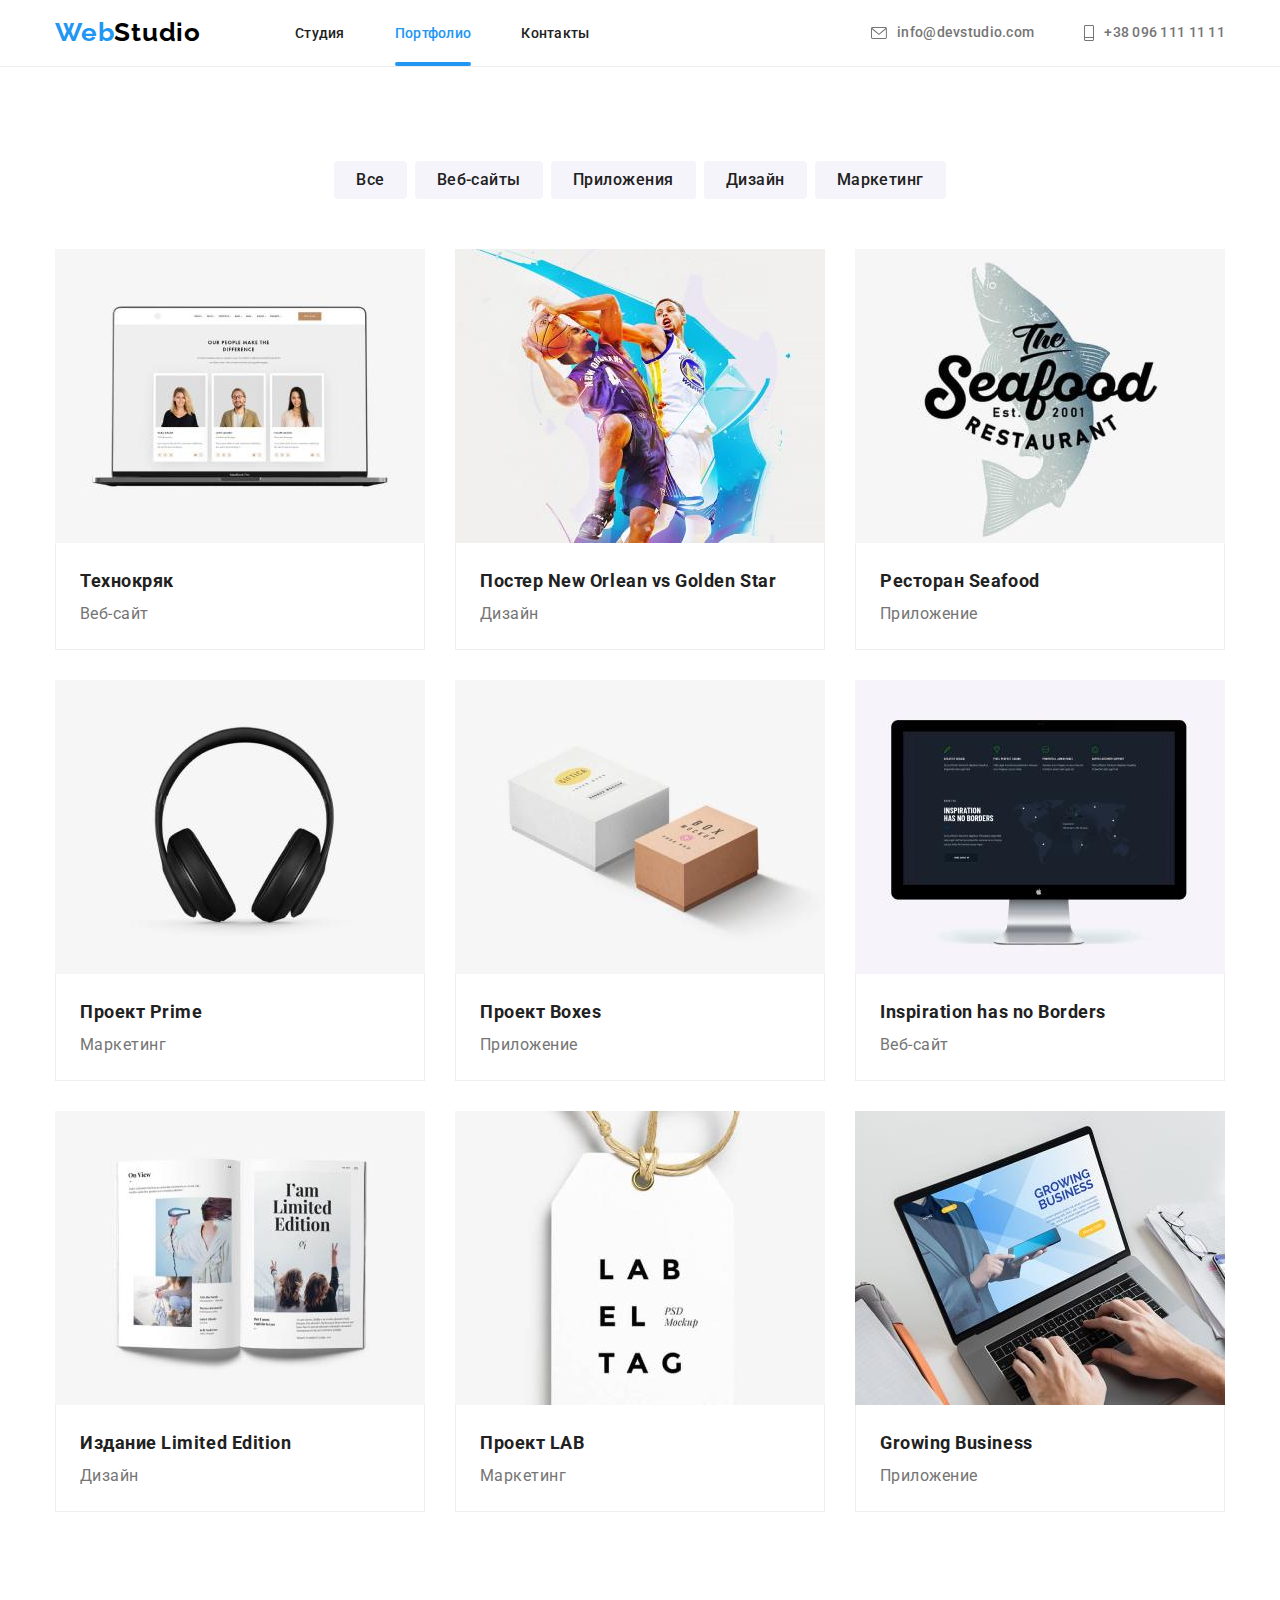
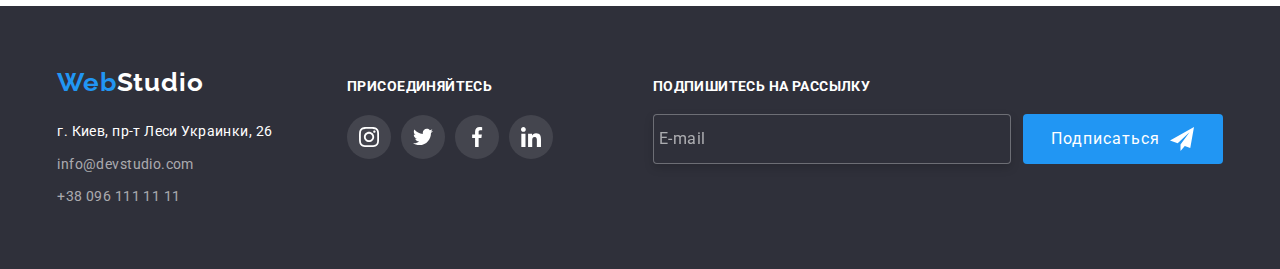
==== commit 5f0bab41: "доработка" ====
--- a/portfolio.html
+++ b/portfolio.html
@@ -30,12 +30,12 @@
           >
           <ul class="list-flex list navigation-list">
             <li class=" navigation-list__item">
-              <a href="./index.html" class="link navigation__link navigation__link--current"
+              <a href="./index.html" class="link navigation__link "
                 >Студия</a
               >
             </li>
             <li class=" navigation-list__item">
-              <a href="./portfolio.html" class="link navigation__link "
+              <a href="./portfolio.html" class="link navigation__link navigation__link--current "
                 >Портфолио</a
               >
             </li>
--- a/css/main.min.css
+++ b/css/main.min.css
@@ -1,2 +1,2 @@
-:root{--primary-text-color: #757575;--web-logo-color: #2196f3;--studio-logo-color: #000000;--fover-focus-color: #2196f3;--headers-text-color: #212121;--hero-footer-color: #2f303a;--last-section-color: #f5f4fa;--button-color: #2196f3;--white-color: #ffffff;--back-ground-btn: #f5f4fa;--fill-color: #afb1b8}.list{padding-left:0;margin-top:0;margin-bottom:0;padding-bottom:0;list-style:none}body{font-family:Roboto,sans-serif;color:var(--primary-text-color);letter-spacing:0.03em;font-size:14px;background-color:var(--white-color);display:flex;flex-direction:column}body.modal-open{overflow:hidden}img{display:block}p,h1,h2,h3,h4{margin:0}a{text-decoration:none}.container{max-width:480px;margin:0 auto;padding-left:15px;padding-right:15px}@media screen and (min-width: 768px){.container{max-width:768px}}@media screen and (min-width: 1200px){.container{max-width:1200px;margin:0 auto;padding-left:15px;padding-right:15px}}.section{padding-top:60px;padding-bottom:60px}@media screen and (min-width: 1200px){.section{padding-top:94px;padding-bottom:94px}}.link{transition:color 250ms cubic-bezier(0.4, 0, 0.2, 1)}.link:hover,.link:focus{color:var(--fover-focus-color)}.visually-hidden{position:fixed;transform:scale(0)}.list-flex{display:flex;justify-content:space-between}.hat{border-bottom:1px solid #ececec}.hat__container{display:flex;position:relative}@media screen and (min-width: 1200px){.hat__container{display:flex}}.hat__menu-open-btn.is-open{position:relative}.hat__menu-open-btn{position:relative;right:15px;z-index:2;border:none;display:block;padding:0;width:40px;height:40px;background-color:#ffffff}@media screen and (min-width: 768px){.hat__menu-open-btn{display:none}}.hat__icon:hover,.hat__icon:focus{fill:#2196f3}.hat__menu-open-btn.is-open .hat__icon-menu{display:none}.hat__menu-open-btn.is-open .hat__icon-cross{display:block}.hat__icon-cross{display:none}@media screen and (max-width: 767px){.button-container{display:flex;justify-content:cernter;align-items:center;margin-left:auto}}@media screen and (min-width: 768px){.button-container{display:none}}.hat__menu-container{position:fixed;top:0;left:0;width:100vw;height:100vh;z-index:1;padding-left:40px;padding-bottom:48px;padding-top:48px;background:#ffffff;box-shadow:0px 4px 8px rgba(0,0,0,0.04),0px 2px 4px rgba(0,0,0,0.08),0px 1px 3px rgba(0,0,0,0.16);display:none}@media screen and (max-width: 767px){.is-open{display:block;display:flex;flex-direction:column;justify-content:space-between}}.menu-list__link{font-weight:500;font-size:40px;line-height:1.175;letter-spacing:0.02em;color:#212121}.menu-contact-list{margin-bottom:64px}.menu-contact-list__link{font-weight:500;font-size:24px;line-height:28px;letter-spacing:0.02em;color:#757575}.menu-contact-list__link:hover,.menu-contact-list__link:focus{font-size:34px;line-height:1.17;letter-spacing:0.02em}.menu-social-list__link{font-weight:500;font-size:18px;line-height:1.22;letter-spacing:0.02em;color:#2196f3}.menu-social-list{display:flex;flex-wrap:wrap}.menu-list__item:not(:last-child){margin-bottom:32px}.menu-contact-list__item:not(:last-child){margin-bottom:32px}.menu-social-list__item:not(:last-child){margin-right:20px;padding-right:10px;border-right:1px solid rgba(33,33,33,0.2)}.logo{text-align:center;display:block;font-family:Raleway;font-weight:700;font-size:24px;line-height:1.3;letter-spacing:0.03em;color:var(--web-logo-color);display:flex;align-items:center}@media screen and (max-width: 767px){.logo{padding-top:16px;padding-bottom:16px}}@media screen and (min-width: 768px){.logo{margin-right:88px}}@media screen and (min-width: 1200px){.logo{margin-right:94px;text-align:center;display:block;font-family:Raleway;font-weight:700;font-size:26px;line-height:1.3;letter-spacing:0.03em;color:var(--web-logo-color);display:flex;align-items:center}}.logo__text{color:var(--studio-logo-color)}@media screen and (max-width: 1199px){.contact-list{padding-top:21px;padding-bottom:21px;margin-left:auto}}@media screen and (min-width: 1200px){.contact-list{display:flex;margin-left:auto}}@media screen and (max-width: 767px){.contact-list{display:none}}@media screen and (max-width: 1199px){.contact-list__item:not(:last-child){margin-bottom:10px}}@media screen and (min-width: 1200px){.contact-list__item:not(:last-child){margin-right:50px}}.contact-link{font-weight:500;line-height:1.1;letter-spacing:0.02em;color:var(--primary-text-color);fill:currentColor;display:flex;align-items:center}@media screen and (min-width: 1200px){.contact-link{padding-top:25px;padding-bottom:25px}}@media screen and (min-width: 1200px){.contact-list__icon{margin-right:10px}}@media screen and (max-width: 1199px){.contact-list__icon{margin-right:8px}}.navigation-list{align-items:center}@media screen and (max-width: 767px){.navigation-list{display:none}}.navigation-list__item:not(:last-child){margin-right:50px}.navigation{display:flex}.navigation__link{color:var(--headers-text-color);font-weight:500;text-align:center;line-height:1.1;letter-spacing:0.02em;padding-bottom:32px;padding-top:32px}.navigation__link::after{content:"";width:100%}@media screen and (min-width: 1200px){.navigation__link{padding-top:25px;padding-bottom:25px}}.navigation__link--current{color:var(--fover-focus-color);position:relative}.navigation__link--current::after{content:"";width:100%;height:4px;border-radius:2px;background-color:var(--fover-focus-color);position:absolute;left:0;bottom:0}.hero__container{margin-left:auto;margin-right:auto;text-align:center;padding-top:118px;padding-bottom:118px;background-color:var(--hero-footer-color);background-image:linear-gradient(to right, rgba(47,48,58,0.4), rgba(47,48,58,0.4)),url("../images/hero-480-x1.png");background-position:center;background-size:cover}@media (min-device-pixel-ratio: 2), (min-resolution: 192dpi), (min-resolution: 2dppx){.hero__container{background-image:linear-gradient(to right, rgba(47,48,58,0.4), rgba(47,48,58,0.4)),url("../images/hero-480-x2.png")}}@media screen and (min-width: 768px){.hero__container{background-image:linear-gradient(to right, rgba(47,48,58,0.4), rgba(47,48,58,0.4)),url("../images/hero-tab-x1.png")}}@media screen and (min-width: 768px) and (min-device-pixel-ratio: 2), screen and (min-width: 768px) and (min-resolution: 192dpi), screen and (min-width: 768px) and (min-resolution: 2dppx){.hero__container{background-image:linear-gradient(to right, rgba(47,48,58,0.4), rgba(47,48,58,0.4)),url("../images/hero-tab-x2.png")}}@media screen and (min-width: 1200px){.hero__container{padding-top:200px;padding-bottom:200px;background-image:linear-gradient(to right, rgba(47,48,58,0.4), rgba(47,48,58,0.4)),url("../images/Img-hero.jpg");max-width:1600px;min-height:600px}}@media screen and (min-width: 1200px) and (min-device-pixel-ratio: 2), screen and (min-width: 1200px) and (min-resolution: 192dpi), screen and (min-width: 1200px) and (min-resolution: 2dppx){.hero__container{background-image:linear-gradient(to right, rgba(47,48,58,0.4), rgba(47,48,58,0.4)),url("../images/hero-desk-2x.png")}}.hero__title{font-weight:900;font-size:26px;line-height:1.61;text-align:center;letter-spacing:0.06em;text-transform:uppercase;margin-bottom:30px;color:var(--white-color)}@media screen and (min-width: 1200px){.hero__title{font-size:44px;line-height:1.4}}.hero__button{display:inline-block;align-items:center;text-align:center;padding:10px 32px;background-color:var(--button-color);font-weight:700;font-size:16px;line-height:1.9;border-radius:4px;letter-spacing:0.06em;color:var(--white-color);cursor:pointer;border:0px}@media screen and (min-width: 768px){.skill-list{display:flex;flex-wrap:wrap;margin-top:-30px;margin-left:-30px}}@media screen and (min-width: 1200px){.skill-list{margin-top:0;margin-left:0;flex-wrap:nowrap}}@media screen and (max-width: 767px){.skill-list__item:not(:last-child){margin-bottom:30px}}.skill-list__item{width:100%}@media screen and (min-width: 768px){.skill-list__item{width:calc((100% / 2) - 30px);margin-top:30px;margin-left:30px}}@media screen and (min-width: 1200px){.skill-list__item{margin-top:0;margin-left:0;width:270px}.skill-list__item:not(:last-child){margin-right:30px}}.skill-list__container{display:flex;justify-content:center;align-items:center;width:100%;height:120px;background:var(--back-ground-btn);border-radius:4px;margin-bottom:30px}.skill-list__title{text-align:center;margin-bottom:10px;line-height:1.1;letter-spacing:0.03em;text-transform:uppercase;color:var(--headers-text-color)}@media screen and (min-width: 1200px){.skill-list__title{text-align:start}}.skill-list__description{line-height:1.7;letter-spacing:0.03em;color:var(--primary-text-color)}.work-list__container{position:relative}@media screen and (min-width: 1200px){.work-list__container{width:370px;height:294px}}.work-list__description{position:absolute;left:0;bottom:0;padding-top:27px;padding-bottom:27px;width:100%;background:rgba(47,48,58,0.8);font-weight:bold;font-size:14px;line-height:16px;text-align:center;letter-spacing:0.03em;text-transform:uppercase;color:var(--white-color)}.activity__title{margin-bottom:50px;font-size:36px;line-height:1.2;text-align:center;letter-spacing:0.03em;color:var(--headers-text-color)}@media screen and (max-width: 1199px){.activity{display:none}}.section--team{background-color:var(--last-section-color)}.section__team-title{margin-bottom:50px;font-weight:700;font-size:28px;line-height:33px;text-align:center;letter-spacing:0.03em;color:var(--headers-text-color)}@media screen and (min-width: 768px){.section__team-title{font-size:36px;line-height:1.2}}@media screen and (min-width: 768px){.team-list{display:flex;flex-wrap:wrap;margin-top:-30px;margin-left:-30px}}@media screen and (min-width: 1200px){.team-list{flex-wrap:nowrap;margin-top:0;margin-left:0}}@media screen and (max-width: 767px){.team-list__item:not(:last-child){margin-bottom:30px}}.team-list__item{max-width:100%;box-shadow:0px 1px 3px rgba(0,0,0,0.12),0px 1px 1px rgba(0,0,0,0.14),0px 2px 1px rgba(0,0,0,0.2);border-radius:0px 0px 4px 4px}@media screen and (min-width: 768px){.team-list__item{width:calc((100% / 2) - 30px);margin-top:30px;margin-left:30px}}@media screen and (min-width: 768px){.team-list__item:not(:last-child){margin-right:0}}@media screen and (min-width: 1200px){.team-list__item{margin-top:0;margin-left:0;width:270px}}@media screen and (min-width: 1200px){.team-list__item{width:270px}.team-list__item:not(:last-child){margin-right:30px}}.team-list__name{margin-bottom:10px;font-weight:500;font-size:16px;line-height:1.2;text-align:center;letter-spacing:0.03em;color:var(--headers-text-color)}.team-list__container{padding-left:32px;padding-right:32px;padding-bottom:30px;padding-top:30px}.team-list__profession{margin-bottom:16px;font-size:16px;line-height:1.2;text-align:center;letter-spacing:0.03em;color:var(--primary-text-color)}.social-network-list{display:flex;justify-content:center}.social-network-list__item{width:44px;height:44px;display:flex;align-items:center;justify-content:center}.social-network-list__item:not(:last-child){margin-right:10px}.social-network-list__link{width:100%;height:100%;align-items:center;justify-content:center;display:flex;fill:var(--fill-color);border-radius:50%;transition:background 250ms cubic-bezier(0.4, 0, 0.2, 1),fill 250ms cubic-bezier(0.4, 0, 0.2, 1)}.social-network-list__link:hover,.social-network-list__link:focus{background:var(--fover-focus-color);fill:var(--white-color)}.regular-costumers{font-size:28px;line-height:1.17;letter-spacing:0.03em;color:var(--headers-text-color);text-align:center;margin-bottom:50px}@media screen and (min-width: 1200px){.regular-costumers{font-size:36px;line-height:1.16}}.clients-list{display:flex;flex-wrap:wrap;margin-top:-30px;margin-left:-30px}@media screen and (min-width: 1200px){.clients-list{flex-wrap:nowrap;margin-top:0;margin-left:0}}.clients-list__item{width:calc((100% / 2) - 30px);height:92px;margin-top:30px;margin-left:30px}@media screen and (min-width: 768px){.clients-list__item{width:226px;height:92px}}@media screen and (min-width: 1200px){.clients-list__item{width:170px;margin-top:0;margin-left:0}.clients-list__item:not(:last-child){margin-right:30px}}.clients-list__link{border:1px solid #afb1b8;border-radius:4px;justify-content:center;align-items:center;display:flex;fill:var(--fill-color);width:100%;height:100%;transition:border-color 250ms cubic-bezier(0.4, 0, 0.2, 1),fill 250ms cubic-bezier(0.4, 0, 0.2, 1)}.clients-list__link:hover,.clients-list__link:focus{border-color:var(--fover-focus-color);fill:var(--fover-focus-color)}.basement{padding-top:60px;padding-bottom:60px;background-color:#2f303a}@media screen and (min-width: 768px){.basement__flex-container{height:463px;display:flex;flex-wrap:wrap;justify-content:space-around}}@media screen and (min-width: 1200px){.basement__flex-container{display:flex;align-items:baseline;height:auto}}@media screen and (min-width: 768px){.basement__container{display:inline-block}}@media screen and (min-width: 1200px){.basement__container{margin-right:70px;position:static}}.logo-footer-link{margin-bottom:20px;display:block;font-family:Raleway;font-weight:700;font-size:24px;line-height:1.16;text-align:center;letter-spacing:0.03em;color:var(--web-logo-color);text-decoration:none}@media screen and (min-width: 1200px){.logo-footer-link{display:inline-block;font-size:26px;line-height:1.3}}.footer-logo{color:var(--white-color)}.location{text-align:center;margin-bottom:9px;line-height:1.7;letter-spacing:0.03em;color:var(--white-color);font-style:normal;white-space:nowrap;letter-spacing:0.03em}@media screen and (min-width: 1200px){.location{text-align:start}}.footer-contact-list__link{line-height:1.7;letter-spacing:0.03em;color:rgba(255,255,255,0.6);text-decoration:none;font-style:normal}.footer-contact-list__item{text-align:center}@media screen and (min-width: 1200px){.footer-contact-list__item{text-align:start}}.footer-contact-list__item:not(:last-child){margin-bottom:9px}.footer-contact-list{margin-bottom:60px}@media screen and (min-width: 768px){.footer-contact-list{margin-bottom:0}}@media screen and (min-width: 1200px){.fotter-list-container{margin-right:95px}}.fotter-list-container__title{text-align:center;margin-bottom:20px;font-weight:bold;font-size:14px;line-height:1.14;letter-spacing:0.03em;text-transform:uppercase;color:var(--white-color)}@media screen and (min-width: 1200px){.fotter-list-container__title{text-align:start}}.footer-social-list{display:flex;justify-content:center;margin-bottom:60px}@media screen and (min-width: 768px){.footer-social-list{margin-bottom:0}}@media screen and (min-width: 1200px){.footer-social-list{justify-content:flex-start}}.footer-social-list__link{display:flex;background:rgba(255,255,255,0.1);fill:var(--white-color);width:44px;height:44px;align-items:center;justify-content:center;border-radius:50%;transition:background 250ms cubic-bezier(0.4, 0, 0.2, 1)}.footer-social-list__link:hover,.footer-social-list__link:focus{background:var(--fover-focus-color)}.footer-social-list__item:not(:last-child){margin-right:10px}.footer-social-list__icon{transition:fill 250ms cubic-bezier(0.4, 0, 0.2, 1)}.footer-social-list__icon:hover,.footer-social-list__icon:focus{fill:var(--white-color)}@media screen and (min-width: 1200px){.footer-form-container{display:flex;justify-content:flex-end}}.footer-form{text-align:center}@media screen and (min-width: 1200px){.footer-form{display:flex;text-align:start}}.input-container__text{font-weight:bold;font-size:14px;line-height:16px;letter-spacing:0.03em;text-transform:uppercase;color:#ffffff;margin-bottom:20px;text-align:center}@media screen and (min-width: 1200px){.input-container__text{text-align:start}}.footer-form__input{background-color:#2f303a;border:1px solid rgba(255,255,255,0.3);filter:drop-shadow(0px 4px 4px rgba(0,0,0,0.15));border-radius:4px;width:100%;height:50px;padding-left:5px;margin-bottom:20px}.footer-form__input:focus{color:rgba(255,255,255,0.6)}.footer-form__input::placeholder{font-size:16px;line-height:20px;display:flex;align-items:center;letter-spacing:0.03em;color:rgba(255,255,255,0.6)}@media screen and (min-width: 768px){.footer-form__input{width:450px}}@media screen and (min-width: 1200px){.footer-form__input{width:358px;margin-bottom:0}}.footer-form__btn{width:200px;height:50px;padding:0;margin-left:auto;margin-right:auto;display:flex;justify-content:center;align-items:center;align-self:flex-end;background-color:var(--fover-focus-color);border-radius:4px;border:0;font-size:16px;line-height:1.87;text-align:center;letter-spacing:0.06em;color:var(--white-color)}@media screen and (min-width: 1200px){.footer-form__btn{display:inline-flex;margin-left:12px;margin-right:0}}.footer-form__text{margin-right:10px}.is-hidden{opacity:0;pointer-events:none;visibility:hidden}.backdrop{overflow-y:scroll;opacity:1;position:fixed;top:0;left:0;width:100%;height:100%;background-color:rgba(0,0,0,0.2);transition:opacity 250ms cubic-bezier(0.4, 0, 0.2, 1)}.is-hidden .modal{transform:scale(0.5) translate(-50%, -50%)}.modal__close-btn{position:absolute;top:8px;right:8px;border-radius:50%;display:flex;justify-content:center;align-items:center;width:30px;height:30px;background-color:transparent;border:1px solid rgba(0,0,0,0.1)}.modal__close-btn:hover .modal__close-icon,.modal__close-btn:focus .modal__close-icon{fill:var(--fover-focus-color);transition:fill 250ms cubic-bezier(0.4, 0, 0.2, 1)}.modal{position:absolute;top:93px;left:15px;width:calc(100% - 30px);height:609px;padding:40px;background:var(--white-color);box-shadow:0px 1px 3px rgba(0,0,0,0.12),0px 1px 1px rgba(0,0,0,0.14),0px 2px 1px rgba(0,0,0,0.2);border-radius:4px;transition:transform 250ms cubic-bezier(0.4, 0, 0.2, 1)}@media screen and (min-width: 768px){.modal{position:absolute;top:50%;left:50%;transform:translate(-50%, -50%) scale(1)}}@media screen and (min-width: 1200px){.modal{width:528px;height:581px;padding-top:38px;padding-left:40px;padding-right:40px;padding-bottom:42px}}.modal__title{margin-bottom:12px;font-weight:bold;font-size:20px;line-height:1.5;text-align:center;letter-spacing:0.03em;color:var(--headers-text-color)}@media screen and (min-width: 1200px){.modal__title{line-height:1.15}}.modal-form__input-wrap{position:relative;margin-bottom:10px}.modal-form__icon{position:absolute;left:12px;top:11px}.modal-form__user-data:focus+.modal-form__icon{fill:var(--fover-focus-color);transition:fill 250ms cubic-bezier(0.4, 0, 0.2, 1)}.modal-form__user-data{width:100%;height:40px;border-radius:4px;border:1px solid rgba(33,33,33,0.2);cursor:pointer;padding-left:42px;outline:0}.modal-form__user-data:focus{border-color:var(--fover-focus-color);transition:border-color 250ms cubic-bezier(0.4, 0, 0.2, 1)}.modal-form__label-wrap{margin-bottom:4px;display:inline-block}.modal-form__label{font-size:12px;line-height:0.07;letter-spacing:0.01em;color:var(--primary-text-color)}.modal-form__area-label-wrap{display:block;margin-bottom:4px}.modal-form__text-area{width:100%;height:120px;padding-bottom:12px;padding-left:15px;padding-right:15px;padding-top:12px;margin-bottom:20px;border-radius:4px;resize:none;border:1px solid rgba(33,33,33,0.2)}.modal-form__text-area::placeholder{font-size:14px;line-height:1.14;letter-spacing:0.01em;color:rgba(117,117,117,0.5)}.modal-form__check-wrap{margin-bottom:30px}.modal-form__mini-wrap{margin-right:7px;width:16px;height:15px;border:2px solid #212121;border-radius:2px;display:inline-flex;justify-content:center;align-items:center}.modal-form__check:checked+.modal-form__check-label>.modal-form__mini-wrap{background-color:var(--fover-focus-color);fill:var(--white-color)}.modal-form__check:focus+.modal-form__check-label>.modal-form__mini-wrap{border-color:var(--fover-focus-color)}.modal-form__check-label{display:flex;justify-content:center;align-items:center;font-size:12px;line-height:1.16;letter-spacing:0.03em;color:var(--primary-text-color)}@media screen and (min-width: 1200px){.modal-form__check-label{font-size:14px;line-height:1.7}}.modal-form__contract-link{font-size:12px;line-height:1.16;letter-spacing:0.03em;text-decoration:underline;color:var(--fover-focus-color)}@media screen and (min-width: 1200px){.modal-form__contract-link{display:flex;align-items:center;justify-content:center;font-size:14px;line-height:1.7}}.modal-form__button{font-weight:bold;font-size:16px;line-height:1.88;display:block;cursor:pointer;letter-spacing:0.06em;color:var(--white-color);background-color:var(--fover-focus-color);padding-left:55px;padding-right:55px;padding-bottom:10px;padding-top:10px;border:0;border-radius:4px}.modal-form__button:hover{box-shadow:0px 4px 4px rgba(0,0,0,0.15);transition:box-shadow 250ms cubic-bezier(0.4, 0, 0.2, 1)}.modal-form__button-wrap{display:flex;justify-content:center;align-items:center}.btn-list{display:flex;flex-wrap:wrap;margin-bottom:40px}@media screen and (min-width: 768px){.btn-list{margin-bottom:40px;flex-wrap:nowrap;align-items:center;justify-content:center}}@media screen and (min-width: 1200px){.btn-list{margin-bottom:50px}}@media screen and (max-width: 767px){.btn-list__items:nth-child(-n+3){margin-bottom:15px}}.btn-list__items:not(:last-child){margin-right:8px}.btn-list__btn{padding:6px 22px;border-radius:4px;font-weight:500;font-size:16px;line-height:26px;text-align:center;letter-spacing:0.03em;font-family:inherit;color:var(--headers-text-color);background:var(--back-ground-btn);cursor:pointer;display:block;border:0;transition:background-color 250ms cubic-bezier(0.4, 0, 0.2, 1),color 250ms cubic-bezier(0.4, 0, 0.2, 1),box-shadow 250ms cubic-bezier(0.4, 0, 0.2, 1)}.btn-list__btn:hover,.btn-list__btn:focus{background-color:var(--fover-focus-color);color:var(--white-color);box-shadow:0px 3px 1px rgba(0,0,0,0.1),0px 1px 2px rgba(0,0,0,0.08),0px 2px 2px rgba(0,0,0,0.12)}@media screen and (min-width: 768px){.product-list{display:flex;flex-wrap:wrap;margin-left:-30px;margin-top:-30px}}@media screen and (max-width: 767px){.product-list__items:not(:last-child){margin-bottom:30px}}.product-list__items{max-width:100%}@media screen and (min-width: 768px) and (max-width: 1199px){.product-list__items{width:calc((100% / 2) - 30px);margin-top:30px;margin-left:30px}}@media screen and (min-width: 1200px){.product-list__items{width:370px;margin-top:30px;margin-left:30px}}.product-list__link{display:block;width:100%;height:100%;box-shadow:none}.product-list__link:hover,.product-list__link:focus{box-shadow:0px 1px 1px rgba(0,0,0,0.12),0px 4px 4px rgba(0,0,0,0.06),1px 4px 6px rgba(0,0,0,0.16)}.product-list__thumb{position:relative;overflow:hidden;width:100%}.product-list__overlay{position:absolute;top:0;left:0;padding-top:63px;padding-bottom:63px;padding-left:24px;padding-right:24px;width:100%;height:100%;font-size:18px;line-height:28px;background:rgba(33,150,243,0.9);letter-spacing:0.03em;color:#ffffff;transform:translatey(100%);transition:transform 250ms cubic-bezier(0.4, 0, 0.2, 1)}.product-list__link:hover .product-list__overlay,.product-list__link:focus .product-list__overlay{transform:translatey(0)}.projects{padding-left:24px;padding-right:24px;padding-bottom:20px;padding-top:20px;border-bottom:1px solid #eeeeee;border-left:1px solid #eeeeee;border-right:1px solid #eeeeee}.product{font-size:18px;line-height:2;letter-spacing:0.03em;color:var(--headers-text-color);max-width:100%;margin-bottom:0;margin-top:0}.product-description{font-size:16px;line-height:30px;letter-spacing:0.03em;color:var(--primary-text-color);margin-top:0;margin-bottom:0}
+:root{--primary-text-color: #757575;--web-logo-color: #2196f3;--studio-logo-color: #000000;--fover-focus-color: #2196f3;--headers-text-color: #212121;--hero-footer-color: #2f303a;--last-section-color: #f5f4fa;--button-color: #2196f3;--white-color: #ffffff;--back-ground-btn: #f5f4fa;--fill-color: #afb1b8}.list{padding-left:0;margin-top:0;margin-bottom:0;padding-bottom:0;list-style:none}body{font-family:Roboto,sans-serif;color:var(--primary-text-color);letter-spacing:0.03em;font-size:14px;background-color:var(--white-color);display:flex;flex-direction:column}body.modal-open{overflow:hidden}img{display:block}p,h1,h2,h3,h4{margin:0}a{text-decoration:none}.container{max-width:480px;margin:0 auto;padding-left:15px;padding-right:15px}@media screen and (min-width: 768px){.container{max-width:768px}}@media screen and (min-width: 1200px){.container{max-width:1200px;margin:0 auto;padding-left:15px;padding-right:15px}}.section{padding-top:60px;padding-bottom:60px}@media screen and (min-width: 1200px){.section{padding-top:94px;padding-bottom:94px}}.link{transition:color 250ms cubic-bezier(0.4, 0, 0.2, 1)}.link:hover,.link:focus{color:var(--fover-focus-color)}.visually-hidden{position:fixed;transform:scale(0)}.list-flex{display:flex;justify-content:space-between}.hat{border-bottom:1px solid #ececec}.hat__container{display:flex;position:relative}@media screen and (min-width: 1200px){.hat__container{display:flex}}.hat__menu-open-btn.is-open{position:relative}.hat__menu-open-btn{position:relative;right:15px;z-index:2;border:none;display:block;padding:0;width:40px;height:40px;background-color:#ffffff}@media screen and (min-width: 768px){.hat__menu-open-btn{display:none}}.hat__icon:hover,.hat__icon:focus{fill:#2196f3}.hat__menu-open-btn.is-open .hat__icon-menu{display:none}.hat__menu-open-btn.is-open .hat__icon-cross{display:block}.hat__icon-cross{display:none}@media screen and (max-width: 767px){.button-container{display:flex;justify-content:cernter;align-items:center;margin-left:auto}}@media screen and (min-width: 768px){.button-container{display:none}}.hat__menu-container{position:fixed;top:0;left:0;width:100vw;height:100vh;z-index:1;padding-left:40px;padding-bottom:48px;padding-top:48px;background:#ffffff;box-shadow:0px 4px 8px rgba(0,0,0,0.04),0px 2px 4px rgba(0,0,0,0.08),0px 1px 3px rgba(0,0,0,0.16);display:none}@media screen and (max-width: 767px){.is-open{display:block;display:flex;flex-direction:column;justify-content:space-between}}.menu-list__link{font-weight:500;font-size:40px;line-height:1.175;letter-spacing:0.02em;color:#212121}.menu-contact-list{margin-bottom:64px}.menu-contact-list__link{font-weight:500;font-size:24px;line-height:28px;letter-spacing:0.02em;color:#757575}.menu-contact-list__link:hover,.menu-contact-list__link:focus{font-size:34px;line-height:1.17;letter-spacing:0.02em}.menu-social-list__link{font-weight:500;font-size:18px;line-height:1.22;letter-spacing:0.02em;color:#2196f3}.menu-social-list{display:flex;flex-wrap:wrap}.menu-list__item:not(:last-child){margin-bottom:32px}.menu-contact-list__item:not(:last-child){margin-bottom:32px}.menu-social-list__item:not(:last-child){margin-right:20px;padding-right:10px;border-right:1px solid rgba(33,33,33,0.2)}.logo{text-align:center;display:block;font-family:Raleway;font-weight:700;font-size:24px;line-height:1.3;letter-spacing:0.03em;color:var(--web-logo-color);display:flex;align-items:center}@media screen and (max-width: 767px){.logo{padding-top:16px;padding-bottom:16px}}@media screen and (min-width: 768px){.logo{margin-right:88px}}@media screen and (min-width: 1200px){.logo{margin-right:94px;text-align:center;display:block;font-family:Raleway;font-weight:700;font-size:26px;line-height:1.3;letter-spacing:0.03em;color:var(--web-logo-color);display:flex;align-items:center}}.logo__text{color:var(--studio-logo-color)}@media screen and (max-width: 1199px){.contact-list{padding-top:21px;padding-bottom:21px;margin-left:auto}}@media screen and (min-width: 1200px){.contact-list{display:flex;margin-left:auto}}@media screen and (max-width: 767px){.contact-list{display:none}}@media screen and (max-width: 1199px){.contact-list__item:not(:last-child){margin-bottom:10px}}@media screen and (min-width: 1200px){.contact-list__item:not(:last-child){margin-right:50px}}.contact-link{font-weight:500;line-height:1.1;letter-spacing:0.02em;color:var(--primary-text-color);fill:currentColor;display:flex;align-items:center}@media screen and (min-width: 1200px){.contact-link{padding-top:25px;padding-bottom:25px}}@media screen and (min-width: 1200px){.contact-list__icon{margin-right:10px}}@media screen and (max-width: 1199px){.contact-list__icon{margin-right:8px}}.navigation-list{align-items:center}@media screen and (max-width: 767px){.navigation-list{display:none}}.navigation-list__item:not(:last-child){margin-right:50px}.navigation{display:flex}.navigation__link{color:var(--headers-text-color);font-weight:500;text-align:center;line-height:1.1;letter-spacing:0.02em;padding-bottom:32px;padding-top:32px}.navigation__link::after{content:"";width:100%}@media screen and (min-width: 1200px){.navigation__link{padding-top:25px;padding-bottom:25px}}.navigation__link--current{color:var(--fover-focus-color);position:relative}.navigation__link--current::after{content:"";width:100%;height:4px;border-radius:2px;background-color:var(--fover-focus-color);position:absolute;left:0;bottom:0}.hero__container{margin-left:auto;margin-right:auto;text-align:center;padding-top:118px;padding-bottom:118px;background-color:var(--hero-footer-color);background-image:linear-gradient(to right, rgba(47,48,58,0.4), rgba(47,48,58,0.4)),url("../images/hero-480-x1.png");background-position:center;background-size:cover}@media (min-device-pixel-ratio: 2), (min-resolution: 192dpi), (min-resolution: 2dppx){.hero__container{background-image:linear-gradient(to right, rgba(47,48,58,0.4), rgba(47,48,58,0.4)),url("../images/hero-480-x2.png")}}@media screen and (min-width: 768px){.hero__container{background-image:linear-gradient(to right, rgba(47,48,58,0.4), rgba(47,48,58,0.4)),url("../images/hero-tab-x1.png")}}@media screen and (min-width: 768px) and (min-device-pixel-ratio: 2), screen and (min-width: 768px) and (min-resolution: 192dpi), screen and (min-width: 768px) and (min-resolution: 2dppx){.hero__container{background-image:linear-gradient(to right, rgba(47,48,58,0.4), rgba(47,48,58,0.4)),url("../images/hero-tab-x2.png")}}@media screen and (min-width: 1200px){.hero__container{padding-top:200px;padding-bottom:200px;background-image:linear-gradient(to right, rgba(47,48,58,0.4), rgba(47,48,58,0.4)),url("../images/Img-hero.jpg");max-width:1600px;min-height:600px}}@media screen and (min-width: 1200px) and (min-device-pixel-ratio: 2), screen and (min-width: 1200px) and (min-resolution: 192dpi), screen and (min-width: 1200px) and (min-resolution: 2dppx){.hero__container{background-image:linear-gradient(to right, rgba(47,48,58,0.4), rgba(47,48,58,0.4)),url("../images/hero-desk-2x.png")}}.hero__title{font-weight:900;font-size:26px;line-height:1.61;text-align:center;letter-spacing:0.06em;text-transform:uppercase;margin-bottom:30px;color:var(--white-color)}@media screen and (min-width: 1200px){.hero__title{font-size:44px;line-height:1.4}}.hero__button{display:inline-block;align-items:center;text-align:center;padding:10px 32px;background-color:var(--button-color);font-weight:700;font-size:16px;line-height:1.9;border-radius:4px;letter-spacing:0.06em;color:var(--white-color);cursor:pointer;border:0px}@media screen and (min-width: 768px){.skill-list{display:flex;flex-wrap:wrap;margin-top:-30px;margin-left:-30px}}@media screen and (min-width: 1200px){.skill-list{margin-top:0;margin-left:0;flex-wrap:nowrap}}@media screen and (max-width: 767px){.skill-list__item:not(:last-child){margin-bottom:30px}}.skill-list__item{width:100%}@media screen and (min-width: 768px){.skill-list__item{width:calc((100% / 2) - 30px);margin-top:30px;margin-left:30px}}@media screen and (min-width: 1200px){.skill-list__item{margin-top:0;margin-left:0;width:270px}.skill-list__item:not(:last-child){margin-right:30px}}.skill-list__container{display:flex;justify-content:center;align-items:center;width:100%;height:120px;background:var(--back-ground-btn);border-radius:4px;margin-bottom:30px}.skill-list__title{text-align:center;margin-bottom:10px;line-height:1.1;letter-spacing:0.03em;text-transform:uppercase;color:var(--headers-text-color)}@media screen and (min-width: 1200px){.skill-list__title{text-align:start}}.skill-list__description{line-height:1.7;letter-spacing:0.03em;color:var(--primary-text-color)}.work-list__container{position:relative}@media screen and (min-width: 1200px){.work-list__container{width:370px;height:294px}}.work-list__description{position:absolute;left:0;bottom:0;padding-top:27px;padding-bottom:27px;width:100%;background:rgba(47,48,58,0.8);font-weight:bold;font-size:14px;line-height:16px;text-align:center;letter-spacing:0.03em;text-transform:uppercase;color:var(--white-color)}.activity__title{margin-bottom:50px;font-size:36px;line-height:1.2;text-align:center;letter-spacing:0.03em;color:var(--headers-text-color)}@media screen and (max-width: 1199px){.activity{display:none}}.section--team{background-color:var(--last-section-color)}.section__team-title{margin-bottom:50px;font-weight:700;font-size:28px;line-height:33px;text-align:center;letter-spacing:0.03em;color:var(--headers-text-color)}@media screen and (min-width: 768px){.section__team-title{font-size:36px;line-height:1.2}}@media screen and (min-width: 768px){.team-list{display:flex;flex-wrap:wrap;margin-top:-30px;margin-left:-30px}}@media screen and (min-width: 1200px){.team-list{flex-wrap:nowrap;margin-top:0;margin-left:0}}@media screen and (max-width: 767px){.team-list__item:not(:last-child){margin-bottom:30px}}.team-list__item{max-width:100%;box-shadow:0px 1px 3px rgba(0,0,0,0.12),0px 1px 1px rgba(0,0,0,0.14),0px 2px 1px rgba(0,0,0,0.2);border-radius:0px 0px 4px 4px}@media screen and (min-width: 768px){.team-list__item{width:calc((100% / 2) - 30px);margin-top:30px;margin-left:30px}}@media screen and (min-width: 768px){.team-list__item:not(:last-child){margin-right:0}}@media screen and (min-width: 1200px){.team-list__item{margin-top:0;margin-left:0;width:270px}}@media screen and (min-width: 1200px){.team-list__item{width:270px}.team-list__item:not(:last-child){margin-right:30px}}.team-list__name{margin-bottom:10px;font-weight:500;font-size:16px;line-height:1.2;text-align:center;letter-spacing:0.03em;color:var(--headers-text-color)}.team-list__container{padding-left:32px;padding-right:32px;padding-bottom:30px;padding-top:30px}.team-list__profession{margin-bottom:16px;font-size:16px;line-height:1.2;text-align:center;letter-spacing:0.03em;color:var(--primary-text-color)}.social-network-list{display:flex;justify-content:center}.social-network-list__item{width:44px;height:44px;display:flex;align-items:center;justify-content:center}.social-network-list__item:not(:last-child){margin-right:10px}.social-network-list__link{width:100%;height:100%;align-items:center;justify-content:center;display:flex;fill:var(--fill-color);border-radius:50%;transition:background 250ms cubic-bezier(0.4, 0, 0.2, 1),fill 250ms cubic-bezier(0.4, 0, 0.2, 1)}.social-network-list__link:hover,.social-network-list__link:focus{background:var(--fover-focus-color);fill:var(--white-color)}.regular-costumers{font-size:28px;line-height:1.17;letter-spacing:0.03em;color:var(--headers-text-color);text-align:center;margin-bottom:50px}@media screen and (min-width: 1200px){.regular-costumers{font-size:36px;line-height:1.16}}.clients-list{display:flex;flex-wrap:wrap;margin-top:-30px;margin-left:-30px}@media screen and (min-width: 1200px){.clients-list{flex-wrap:nowrap;margin-top:0;margin-left:0}}.clients-list__item{width:calc((100% / 2) - 30px);height:92px;margin-top:30px;margin-left:30px}@media screen and (min-width: 768px){.clients-list__item{width:226px;height:92px}}@media screen and (min-width: 1200px){.clients-list__item{width:170px;margin-top:0;margin-left:0}.clients-list__item:not(:last-child){margin-right:30px}}.clients-list__link{border:1px solid #afb1b8;border-radius:4px;justify-content:center;align-items:center;display:flex;fill:var(--fill-color);width:100%;height:100%;transition:border-color 250ms cubic-bezier(0.4, 0, 0.2, 1),fill 250ms cubic-bezier(0.4, 0, 0.2, 1)}.clients-list__link:hover,.clients-list__link:focus{border-color:var(--fover-focus-color);fill:var(--fover-focus-color)}.basement{padding-top:60px;padding-bottom:60px;background-color:#2f303a}@media screen and (min-width: 768px){.basement__flex-container{height:463px;display:flex;flex-wrap:wrap;justify-content:space-around}}@media screen and (min-width: 1200px){.basement__flex-container{display:flex;align-items:baseline;height:auto}}@media screen and (min-width: 768px){.basement__container{display:inline-block}}@media screen and (min-width: 1200px){.basement__container{margin-right:70px;position:static}}.logo-footer-link{margin-bottom:20px;display:block;font-family:Raleway;font-weight:700;font-size:24px;line-height:1.16;text-align:center;letter-spacing:0.03em;color:var(--web-logo-color);text-decoration:none}@media screen and (min-width: 1200px){.logo-footer-link{display:inline-block;font-size:26px;line-height:1.3}}.footer-logo{color:var(--white-color)}.location{text-align:center;margin-bottom:9px;line-height:1.7;letter-spacing:0.03em;color:var(--white-color);font-style:normal;white-space:nowrap;letter-spacing:0.03em}@media screen and (min-width: 1200px){.location{text-align:start}}.footer-contact-list__link{line-height:1.7;letter-spacing:0.03em;color:rgba(255,255,255,0.6);text-decoration:none;font-style:normal}.footer-contact-list__item{text-align:center}@media screen and (min-width: 1200px){.footer-contact-list__item{text-align:start}}.footer-contact-list__item:not(:last-child){margin-bottom:9px}.footer-contact-list{margin-bottom:60px}@media screen and (min-width: 768px){.footer-contact-list{margin-bottom:0}}@media screen and (min-width: 1200px){.fotter-list-container{margin-right:95px}}.fotter-list-container__title{text-align:center;margin-bottom:20px;font-weight:bold;font-size:14px;line-height:1.14;letter-spacing:0.03em;text-transform:uppercase;color:var(--white-color)}@media screen and (min-width: 1200px){.fotter-list-container__title{text-align:start}}.footer-social-list{display:flex;justify-content:center;margin-bottom:60px}@media screen and (min-width: 768px){.footer-social-list{margin-bottom:0}}@media screen and (min-width: 1200px){.footer-social-list{justify-content:flex-start}}.footer-social-list__link{display:flex;background:rgba(255,255,255,0.1);fill:var(--white-color);width:44px;height:44px;align-items:center;justify-content:center;border-radius:50%;transition:background 250ms cubic-bezier(0.4, 0, 0.2, 1)}.footer-social-list__link:hover,.footer-social-list__link:focus{background:var(--fover-focus-color)}.footer-social-list__item:not(:last-child){margin-right:10px}.footer-social-list__icon{transition:fill 250ms cubic-bezier(0.4, 0, 0.2, 1)}.footer-social-list__icon:hover,.footer-social-list__icon:focus{fill:var(--white-color)}@media screen and (min-width: 1200px){.footer-form-container{display:flex;justify-content:flex-end}}.footer-form{text-align:center}@media screen and (min-width: 1200px){.footer-form{display:flex;text-align:start}}.input-container__text{font-weight:bold;font-size:14px;line-height:16px;letter-spacing:0.03em;text-transform:uppercase;color:#ffffff;margin-bottom:20px;text-align:center}@media screen and (min-width: 1200px){.input-container__text{text-align:start}}.footer-form__input{background-color:#2f303a;border:1px solid rgba(255,255,255,0.3);filter:drop-shadow(0px 4px 4px rgba(0,0,0,0.15));border-radius:4px;width:100%;height:50px;padding-left:5px;margin-bottom:20px}.footer-form__input:focus{color:rgba(255,255,255,0.6)}.footer-form__input::placeholder{font-size:16px;line-height:20px;display:flex;align-items:center;letter-spacing:0.03em;color:rgba(255,255,255,0.6)}@media screen and (min-width: 768px){.footer-form__input{width:450px}}@media screen and (min-width: 1200px){.footer-form__input{width:358px;margin-bottom:0}}.footer-form__btn{width:200px;height:50px;padding:0;margin-left:auto;margin-right:auto;display:flex;justify-content:center;align-items:center;align-self:flex-end;background-color:var(--fover-focus-color);border-radius:4px;border:0;font-size:16px;line-height:1.87;text-align:center;letter-spacing:0.06em;color:var(--white-color)}@media screen and (min-width: 1200px){.footer-form__btn{display:inline-flex;margin-left:12px;margin-right:0}}.footer-form__text{margin-right:10px}.is-hidden{opacity:0;pointer-events:none;visibility:hidden}.backdrop{overflow-y:scroll;opacity:1;position:fixed;top:0;left:0;width:100%;height:100%;background-color:rgba(0,0,0,0.2);transition:opacity 250ms cubic-bezier(0.4, 0, 0.2, 1)}.is-hidden .modal{transform:scale(0.5) translate(-50%, -50%)}.modal__close-btn{position:absolute;top:8px;right:8px;border-radius:50%;display:flex;justify-content:center;align-items:center;width:30px;height:30px;background-color:transparent;border:1px solid rgba(0,0,0,0.1)}.modal__close-btn:hover .modal__close-icon,.modal__close-btn:focus .modal__close-icon{fill:var(--fover-focus-color);transition:fill 250ms cubic-bezier(0.4, 0, 0.2, 1)}.modal{position:absolute;top:93px;left:15px;width:calc(100% - 30px);height:609px;padding:40px;background:var(--white-color);box-shadow:0px 1px 3px rgba(0,0,0,0.12),0px 1px 1px rgba(0,0,0,0.14),0px 2px 1px rgba(0,0,0,0.2);border-radius:4px;transition:transform 250ms cubic-bezier(0.4, 0, 0.2, 1)}@media screen and (min-width: 768px){.modal{position:absolute;top:50%;left:50%;transform:translate(-50%, -50%) scale(1)}}@media screen and (min-width: 1200px){.modal{width:528px;height:581px;padding-top:38px;padding-left:40px;padding-right:40px;padding-bottom:42px}}.modal__title{margin-bottom:12px;font-weight:bold;font-size:20px;line-height:1.5;text-align:center;letter-spacing:0.03em;color:var(--headers-text-color)}@media screen and (min-width: 1200px){.modal__title{line-height:1.15}}.modal-form__input-wrap{position:relative;margin-bottom:10px}.modal-form__icon{position:absolute;left:12px;top:11px}.modal-form__user-data:focus+.modal-form__icon{fill:var(--fover-focus-color);transition:fill 250ms cubic-bezier(0.4, 0, 0.2, 1)}.modal-form__user-data{width:100%;height:40px;border-radius:4px;border:1px solid rgba(33,33,33,0.2);cursor:pointer;padding-left:42px;outline:0}.modal-form__user-data:focus{border-color:var(--fover-focus-color);transition:border-color 250ms cubic-bezier(0.4, 0, 0.2, 1)}.modal-form__label-wrap{margin-bottom:4px;display:inline-block}.modal-form__label{font-size:12px;line-height:0.07;letter-spacing:0.01em;color:var(--primary-text-color)}.modal-form__area-label-wrap{display:block;margin-bottom:4px}.modal-form__text-area{width:100%;height:120px;padding-bottom:12px;padding-left:15px;padding-right:15px;padding-top:12px;margin-bottom:20px;border-radius:4px;resize:none;border:1px solid rgba(33,33,33,0.2)}.modal-form__text-area::placeholder{font-size:14px;line-height:1.14;letter-spacing:0.01em;color:rgba(117,117,117,0.5)}.modal-form__check-wrap{margin-bottom:30px}.modal-form__mini-wrap{margin-right:7px;width:16px;height:15px;border:2px solid #212121;border-radius:2px;display:inline-flex;justify-content:center;align-items:center}.modal-form__check:checked+.modal-form__check-label>.modal-form__mini-wrap{background-color:var(--fover-focus-color);fill:var(--white-color)}.modal-form__check:focus+.modal-form__check-label>.modal-form__mini-wrap{border-color:var(--fover-focus-color)}.modal-form__check-label{display:flex;justify-content:center;align-items:center;font-size:12px;line-height:1.16;letter-spacing:0.03em;color:var(--primary-text-color)}@media screen and (min-width: 1200px){.modal-form__check-label{font-size:14px;line-height:1.7}}.modal-form__contract-link{font-size:12px;line-height:1.16;letter-spacing:0.03em;text-decoration:underline;color:var(--fover-focus-color)}@media screen and (min-width: 1200px){.modal-form__contract-link{display:flex;align-items:center;justify-content:center;font-size:14px;line-height:1.7}}.modal-form__button{font-weight:bold;font-size:16px;line-height:1.88;display:block;cursor:pointer;letter-spacing:0.06em;color:var(--white-color);background-color:var(--fover-focus-color);padding-left:55px;padding-right:55px;padding-bottom:10px;padding-top:10px;border:0;border-radius:4px}.modal-form__button:hover{box-shadow:0px 4px 4px rgba(0,0,0,0.15);transition:box-shadow 250ms cubic-bezier(0.4, 0, 0.2, 1)}.modal-form__button-wrap{display:flex;justify-content:center;align-items:center}.btn-list{display:flex;flex-wrap:wrap;margin-bottom:40px}@media screen and (min-width: 768px){.btn-list{margin-bottom:40px;flex-wrap:nowrap;align-items:center;justify-content:center}}@media screen and (min-width: 1200px){.btn-list{margin-bottom:50px}}@media screen and (max-width: 767px){.btn-list__items:nth-child(-n+3){margin-bottom:15px}}.btn-list__items:not(:last-child){margin-right:8px}.btn-list__btn{padding:6px 22px;border-radius:4px;font-weight:500;font-size:16px;line-height:26px;text-align:center;letter-spacing:0.03em;font-family:inherit;color:var(--headers-text-color);background:var(--back-ground-btn);cursor:pointer;display:block;border:0;transition:background-color 250ms cubic-bezier(0.4, 0, 0.2, 1),color 250ms cubic-bezier(0.4, 0, 0.2, 1),box-shadow 250ms cubic-bezier(0.4, 0, 0.2, 1)}.btn-list__btn:hover,.btn-list__btn:focus{background-color:var(--fover-focus-color);color:var(--white-color);box-shadow:0px 3px 1px rgba(0,0,0,0.1),0px 1px 2px rgba(0,0,0,0.08),0px 2px 2px rgba(0,0,0,0.12)}@media screen and (min-width: 768px){.product-list{display:flex;flex-wrap:wrap;margin-left:-30px;margin-top:-30px}}@media screen and (max-width: 767px){.product-list__items:not(:last-child){margin-bottom:30px}}@media screen and (min-width: 768px) and (max-width: 1199px){.product-list__items{width:calc((100% / 2) - 30px);margin-top:30px;margin-left:30px}}@media screen and (min-width: 1200px){.product-list__items{width:370px;margin-top:30px;margin-left:30px}}.product-list__link{display:block;width:100%;height:100%;box-shadow:none}.product-list__link:hover,.product-list__link:focus{box-shadow:0px 1px 1px rgba(0,0,0,0.12),0px 4px 4px rgba(0,0,0,0.06),1px 4px 6px rgba(0,0,0,0.16)}.product-list__thumb{position:relative;overflow:hidden;width:100%}.product-list__overlay{position:absolute;top:0;left:0;padding-top:63px;padding-bottom:63px;padding-left:24px;padding-right:24px;width:100%;height:100%;font-size:18px;line-height:28px;background:rgba(33,150,243,0.9);letter-spacing:0.03em;color:#ffffff;transform:translatey(100%);transition:transform 250ms cubic-bezier(0.4, 0, 0.2, 1)}.product-list__link:hover .product-list__overlay,.product-list__link:focus .product-list__overlay{transform:translatey(0)}.projects{padding-left:24px;padding-right:24px;padding-bottom:20px;padding-top:20px;border-bottom:1px solid #eeeeee;border-left:1px solid #eeeeee;border-right:1px solid #eeeeee}.product{font-size:18px;line-height:2;letter-spacing:0.03em;color:var(--headers-text-color);max-width:100%;margin-bottom:0;margin-top:0}.product-description{font-size:16px;line-height:30px;letter-spacing:0.03em;color:var(--primary-text-color);margin-top:0;margin-bottom:0}
 /*# sourceMappingURL=main.min.css.map */